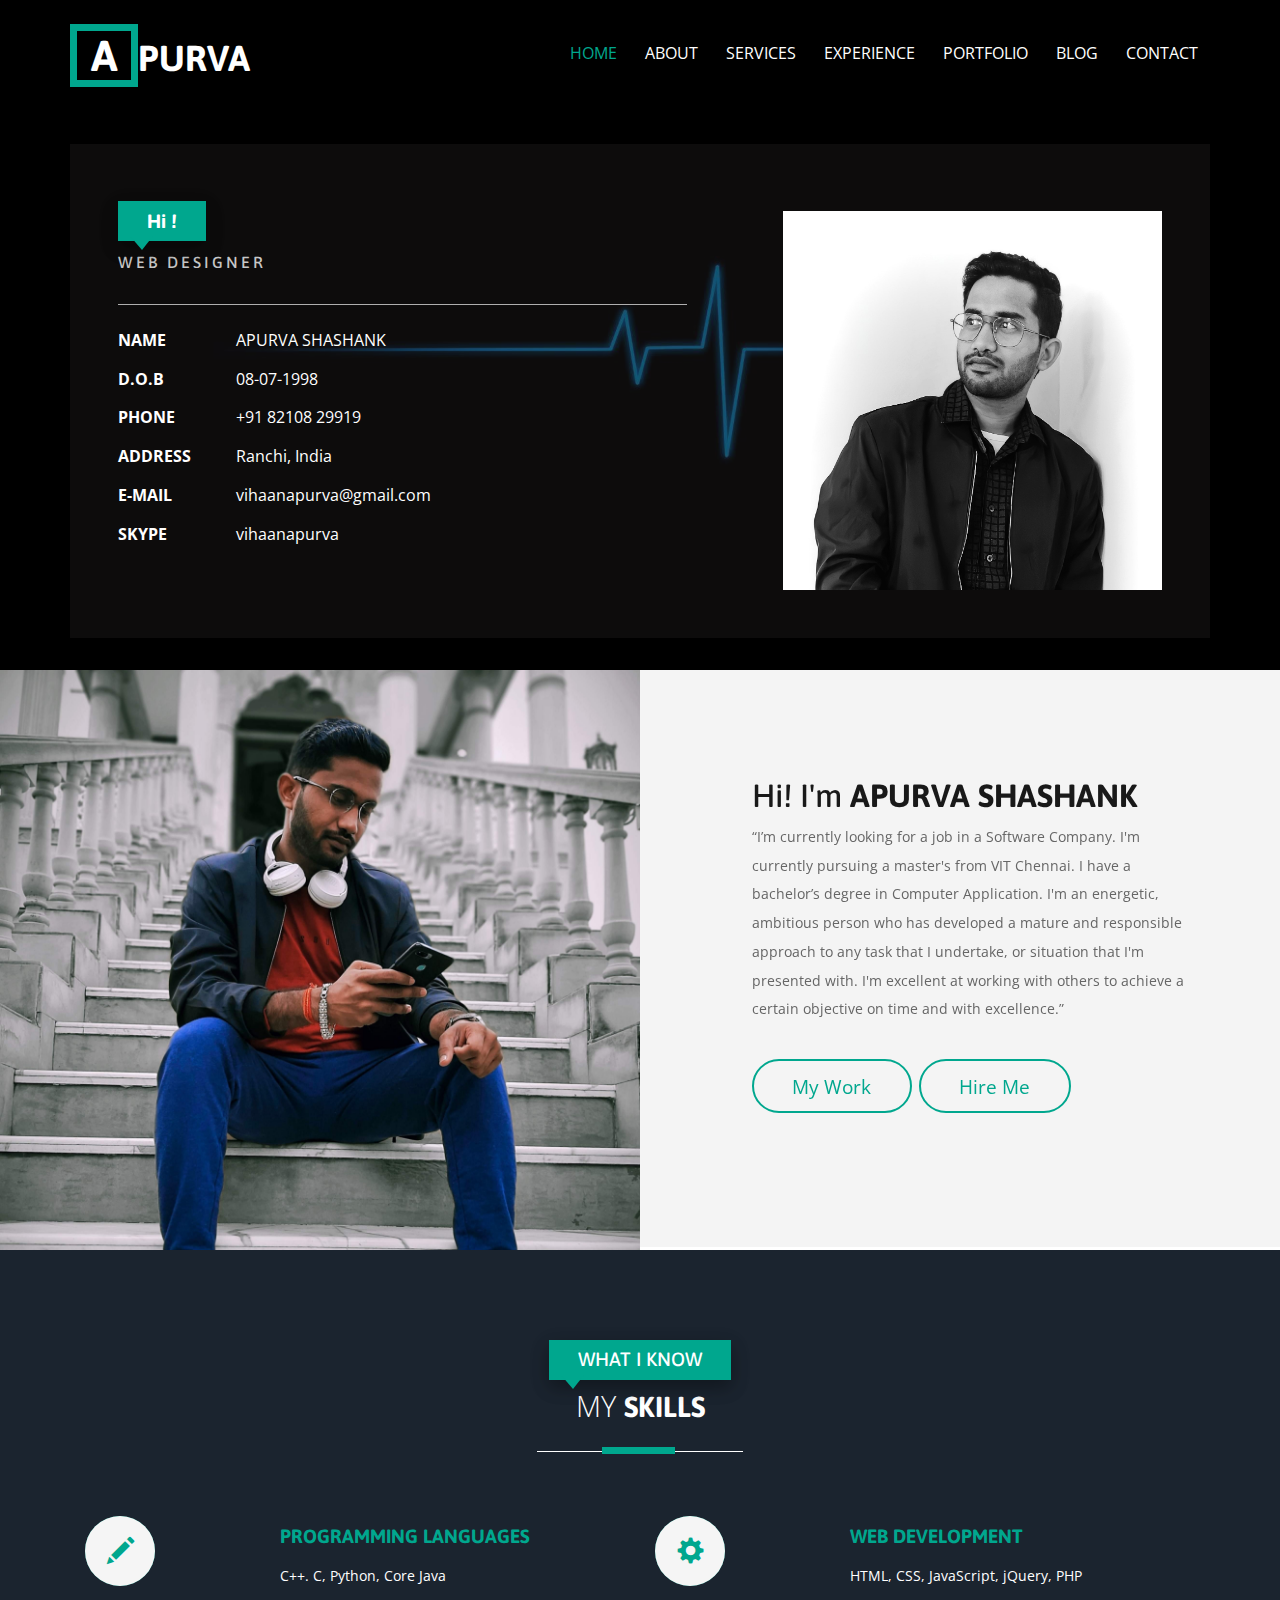
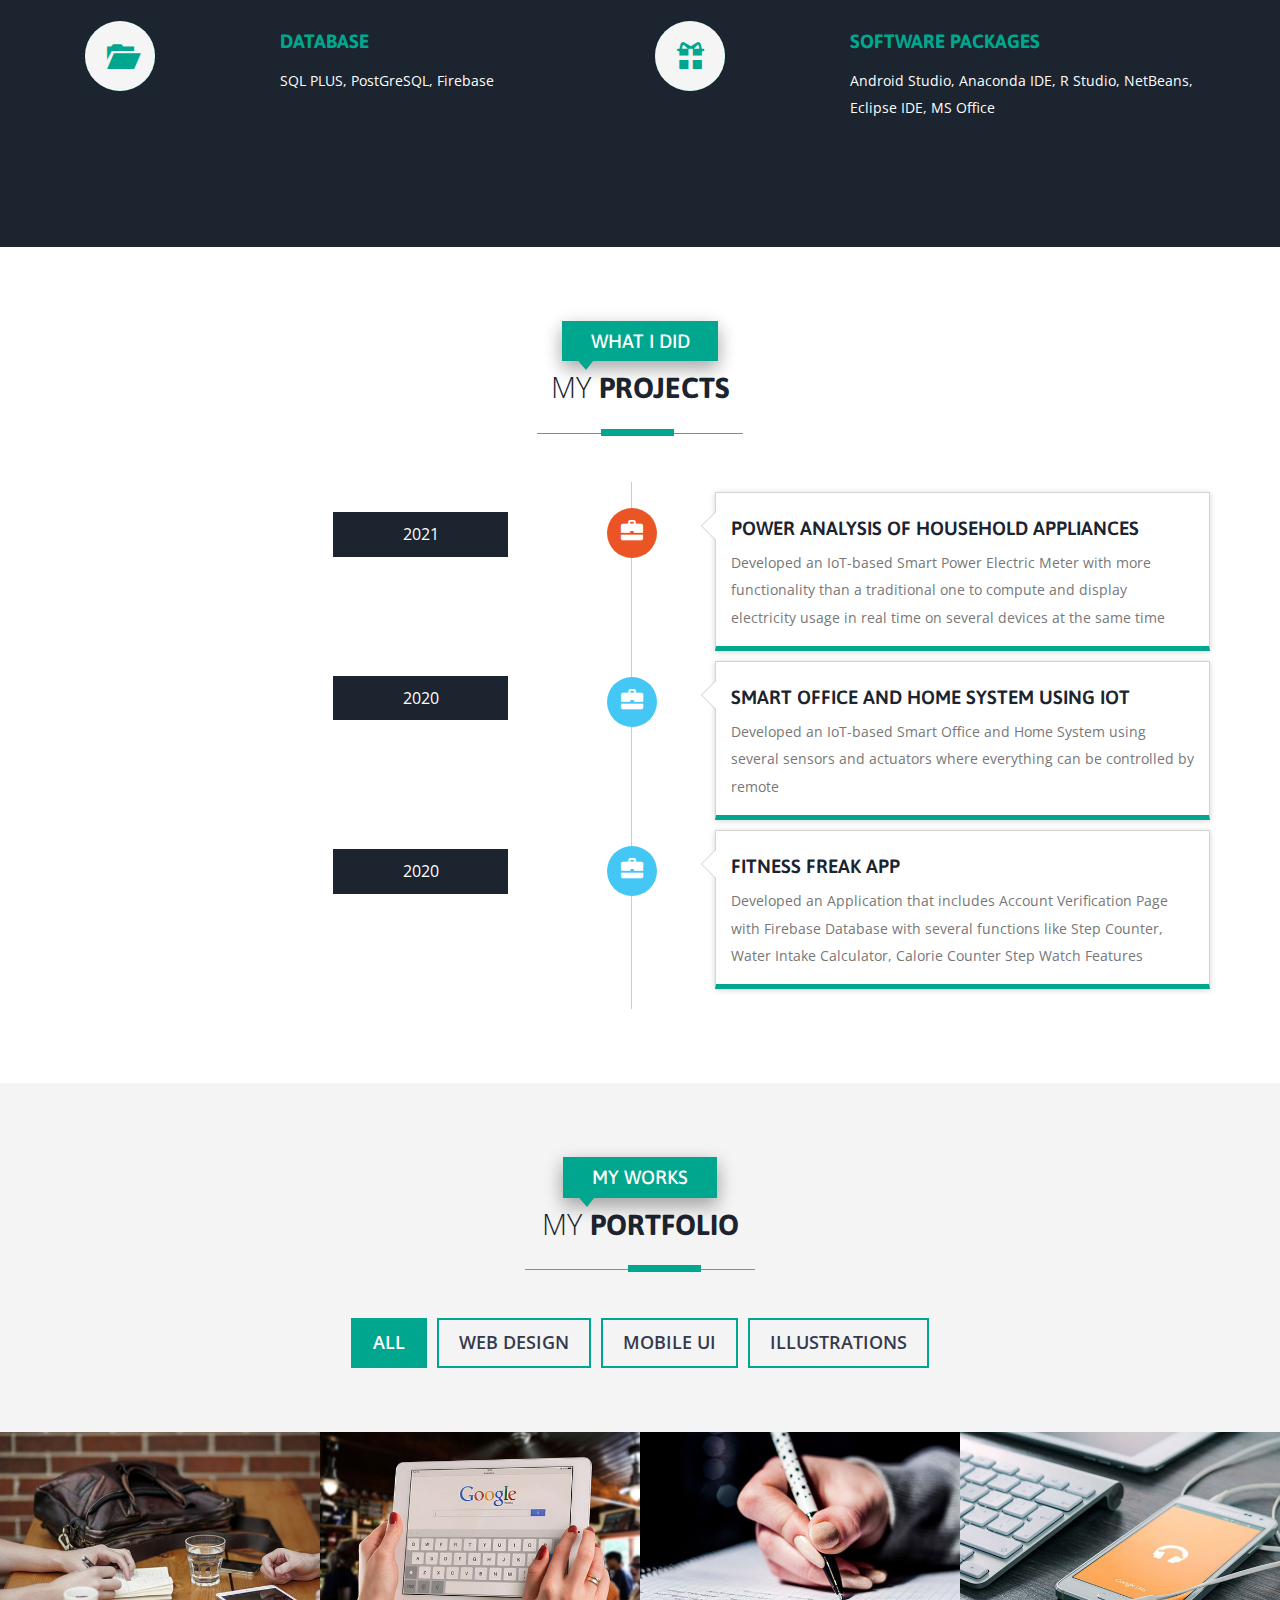
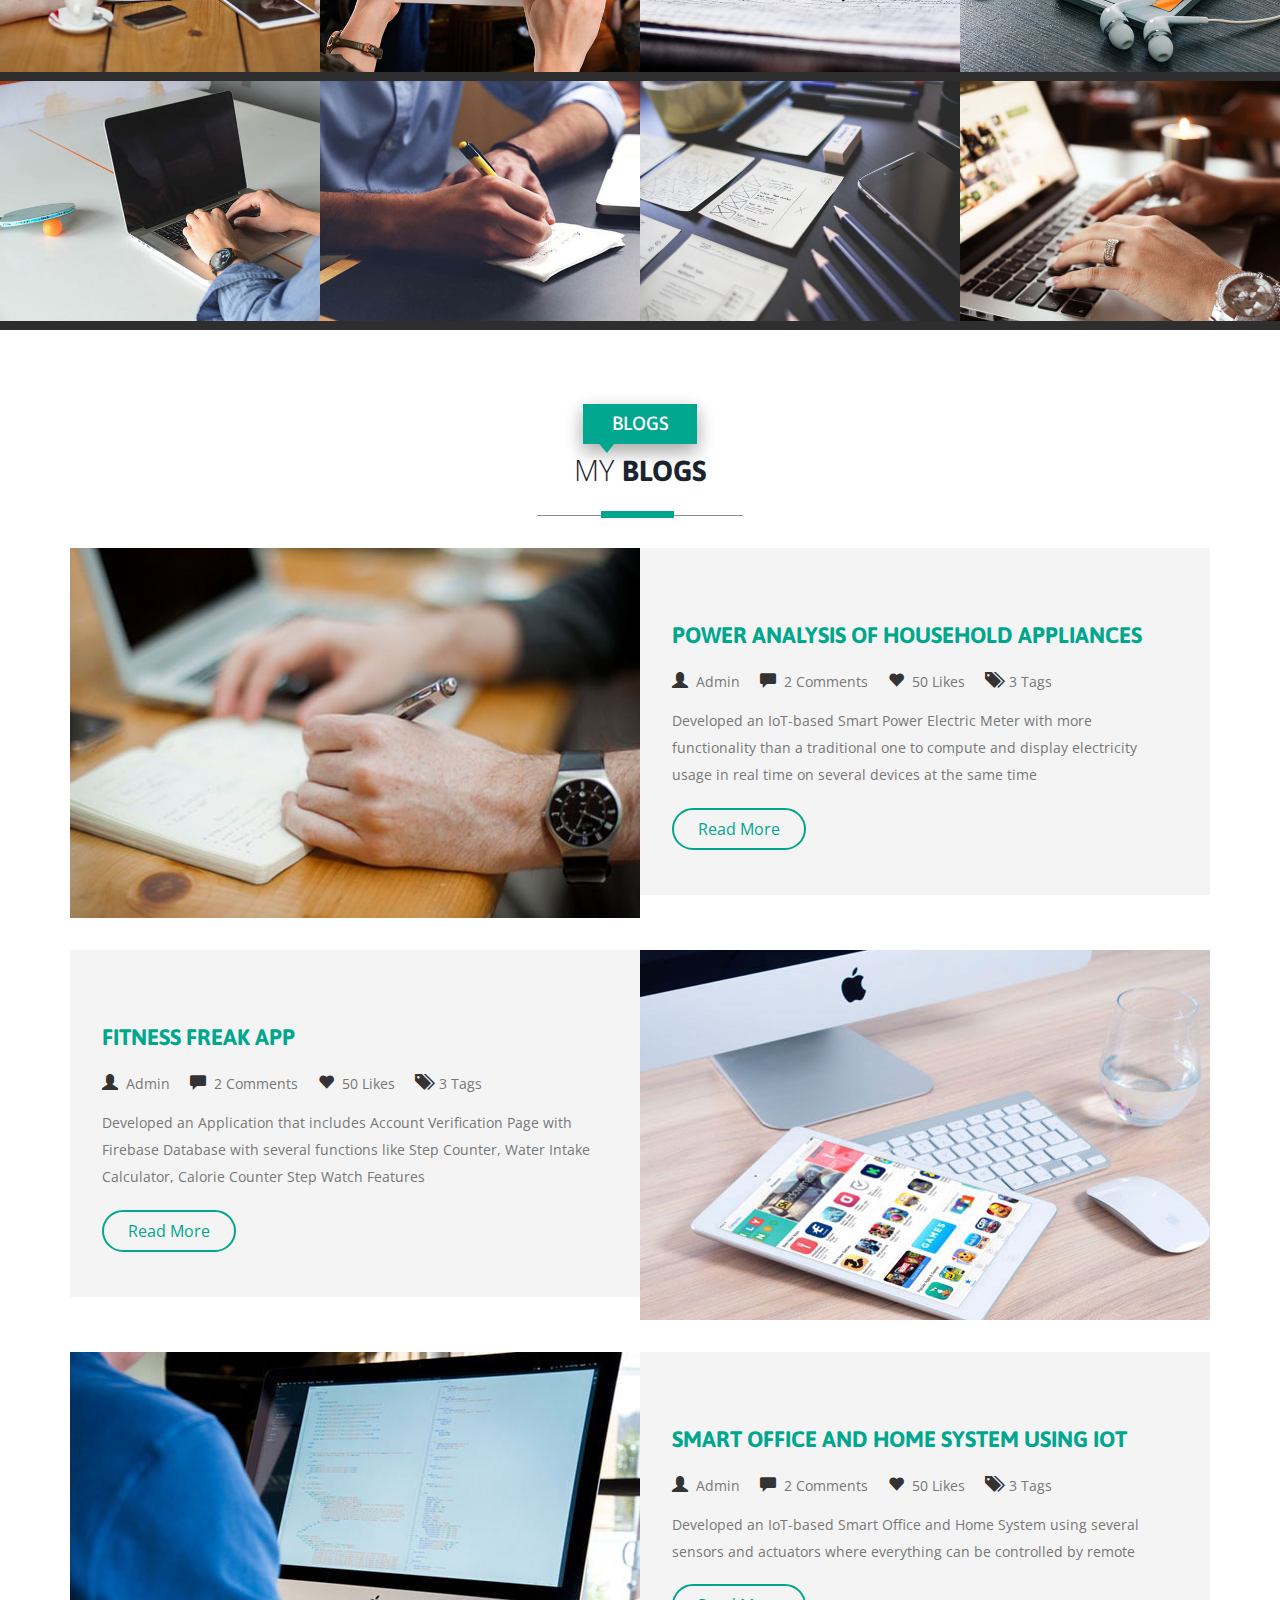
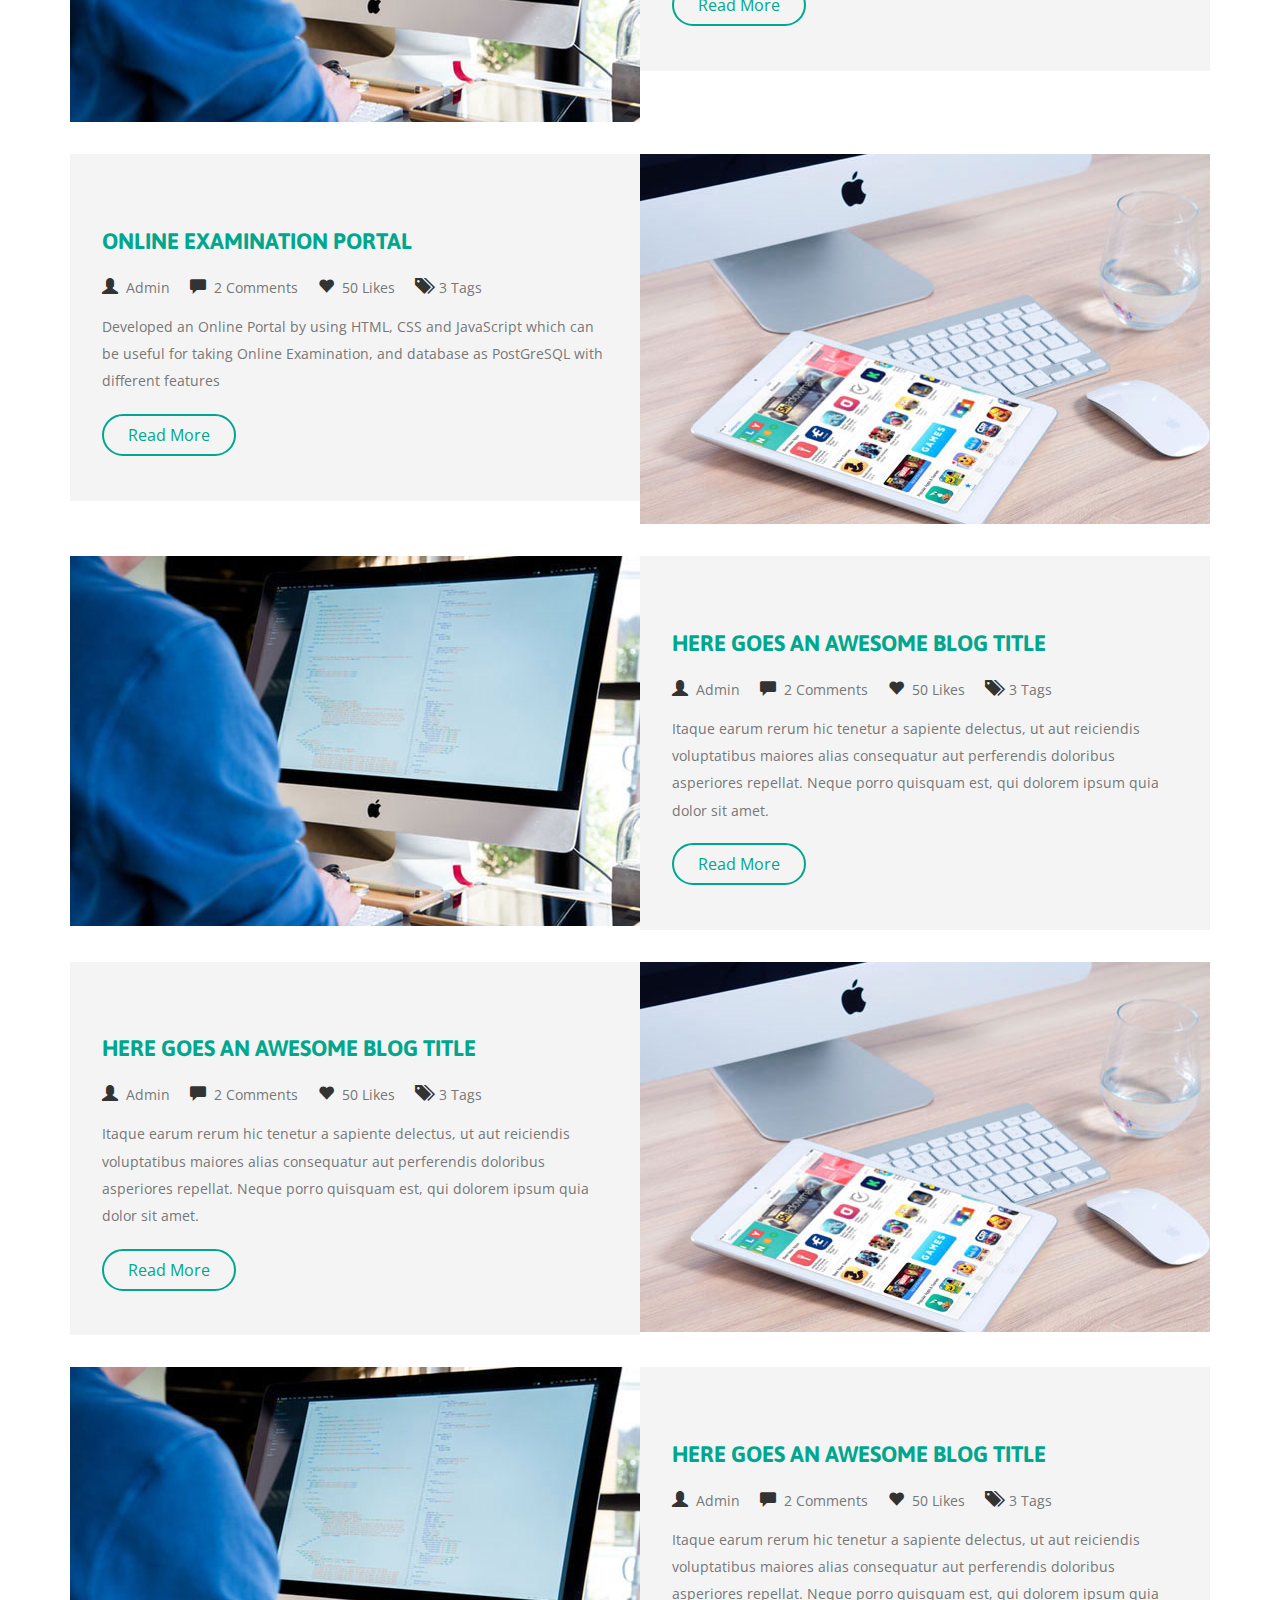
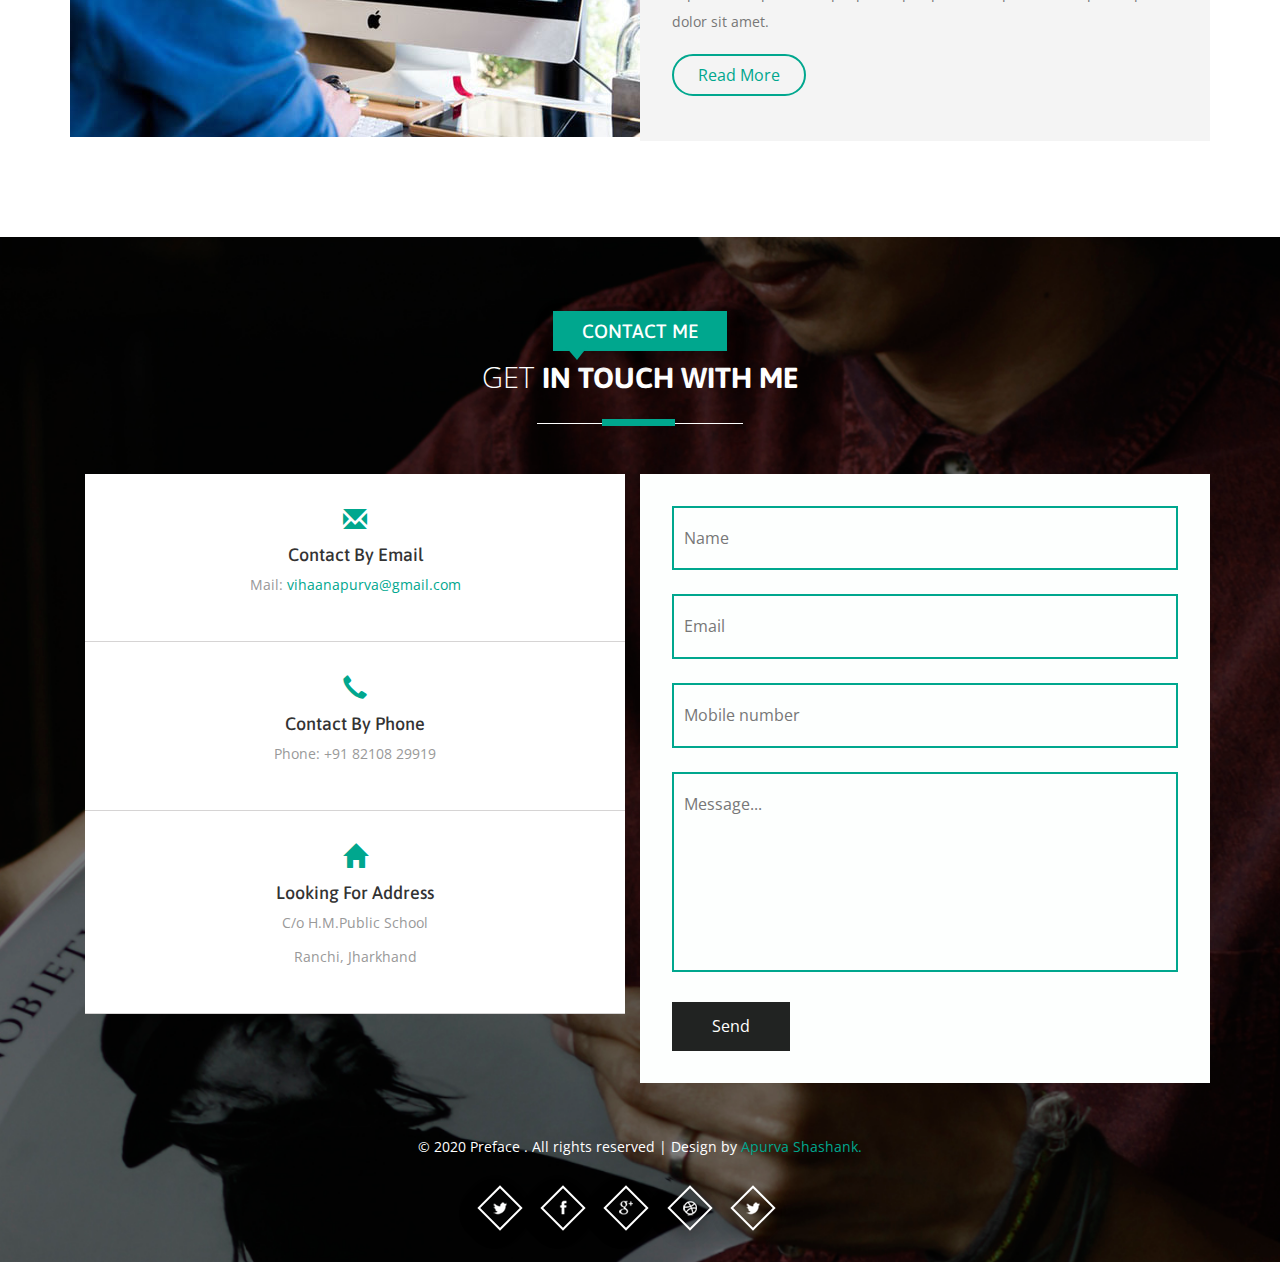
==== index.html @ 37e56e65 "Update index.html" ====
<!--
Author: W3layouts
Author URL: http://w3layouts.com
License: Creative Commons Attribution 3.0 Unported
License URL: http://creativecommons.org/licenses/by/3.0/
-->
<!DOCTYPE HTML>
<html>
<head>
<title>Apurva | Portfolio </title>
<link rel="shortcut icon" type="image/x-icon" href="favicon/auto.ico">
<link href="css/bootstrap.css" rel='stylesheet' type='text/css' />
<!-- jQuery (necessary for Bootstrap's JavaScript plugins) -->
<script src="js/jquery.min.js"></script>
<!-- Custom Theme files -->
<link href="css/style.css" rel='stylesheet' type='text/css' />
 <!-- Custom Theme files -->
 <meta name="viewport" content="width=device-width, initial-scale=1">
 <meta http-equiv="Content-Type" content="text/html; charset=utf-8" />
 <meta name="keywords" content="Preface Responsive web template, Bootstrap Web Templates, Flat Web Templates, Android Compatible web template, 
Smartphone Compatible web template, free webdesigns for Nokia, Samsung, LG, Sony Ericsson, Motorola web design" />
<!-- webfonts -->
	<link href='//fonts.googleapis.com/css?family=Asap:400,700,400italic' rel='stylesheet' type='text/css'>
	<link href='//fonts.googleapis.com/css?family=Open+Sans:400,300,600' rel='stylesheet' type='text/css'>
<!-- webfonts -->
 <!---- start-smoth-scrolling---->
<script type="text/javascript" src="js/move-top.js"></script>
<script type="text/javascript" src="js/easing.js"></script>
	<script type="text/javascript">
			jQuery(document).ready(function($) {
				$(".scroll").click(function(event){		
					event.preventDefault();
					$('html,body').animate({scrollTop:$(this.hash).offset().top},1000);
				});
			});
	</script>
	
 <!---- start-smoth-scrolling---->
</head>
	<body>
		<!-- container -->
			<!-- header -->
			<div id="home" class="header">
				<div class="container">
				<!-- top-hedader -->
				<div class="top-header">
					<!-- /logo -->
					<!--top-nav---->
					<div class="top-nav">
					<div class="navigation">
					<div class="logo">
						<h1><a href="index.html"><span>A</span>PURVA</a></h1>
					</div>
					<div class="navigation-right">
						<span class="menu"><img src="images/menu.png" alt=" " /></span>
						<nav class="link-effect-3" id="link-effect-3">
							<ul class="nav1 nav nav-wil">
								<li class="active"><a data-hover="Home" href="index.html">Home</a></li>
								<li><a class="scroll" data-hover="About" href="#about">About</a></li>
								<li><a class="scroll" data-hover="Services" href="#services" >Services</a></li>
								<li><a class="scroll" data-hover="Experience" href="#work">Experience</a></li>
								<li><a class="scroll" data-hover="Portfolio" href="#port">Portfolio</a></li>
								<li><a class="scroll" data-hover="Blog" href="#blogs">Blog</a></li>
								<li><a class="scroll" data-hover="Contact" href="#contact">Contact</a></li>
							</ul>
						</nav>
							<!-- script-for-menu -->
								<script>
								   $( "span.menu" ).click(function() {
									 $( "ul.nav1" ).slideToggle( 300, function() {
									 // Animation complete.
									  });
									 });
								</script>
							<!-- /script-for-menu -->
					</div>
					<div class="clearfix"></div>
				</div>
				<!-- /top-hedader -->
				</div>
			<div class="banner-info">
				<div class="col-md-7 header-right">
					<h1>Hi !</h1>
					<h6>WEB DESIGNER</h6>
					<ul class="address">
					
						<li>
							<ul class="address-text">
								<li><b>NAME</b></li>
								<li>APURVA SHASHANK</li>
							</ul>
						</li>
						<li>
							<ul class="address-text">
								<li><b>D.O.B</b></li>
								<li>08-07-1998</li>
							</ul>
						</li>
						<li>
							<ul class="address-text">
								<li><b>PHONE </b></li>
								<li>+91 82108 29919</li>
							</ul>
						</li>
						<li>
							<ul class="address-text">
								<li><b>ADDRESS </b></li>
								<li>Ranchi, India</li>
							</ul>
						</li>
						<li>
							<ul class="address-text">
								<li><b>E-MAIL </b></li>
								<li><a href="mailto:vihaanapurva@gmail.com"> vihaanapurva@gmail.com</a></li>
							</ul>
						</li>
						<!-- <li>
							<ul class="address-text">
								<li><b>WEBSITE </b></li>
								<li><a href="https://apurvashashank.me">www.apurvashashank.me</a></li>
							</ul>
						</li> -->
						<li>
							<ul class="address-text">
								<li><b>SKYPE </b></li>
								<li>vihaanapurva</li>
							</ul>
						</li>
						
					</ul>
				</div>
				<div class="col-md-5 header-left">
					<img src="images/img1.jpg" alt="">
				</div>
				<div class="clearfix"> </div>
						
		      </div>
			</div>
		</div>
	</div>
			<!-- about -->
			<div id="about" class="about">
				<div class="col-md-6 about-left">
					<div id="owl-demo1" class="owl-carousel owl-carousel2">
					                <div class="item">
					                	<div class="about-left-grid">
											<h2>Hi! I'm <span>APURVA SHASHANK</span></h2>
											<p>“I’m currently looking for a job in a Software Company. I'm currently pursuing a master's from VIT Chennai. I have a bachelor’s degree in Computer Application. I'm an energetic, ambitious person who has developed a mature and responsible approach to any task that I undertake, or situation that I'm presented with. I'm excellent at working with others to achieve a certain objective on time and with excellence.”</p>
											<ul>
												<li><a class="a-btn-a scroll" href="#work">My Work</a></li>
												<li><a class="a-btn-h scroll" href="#contact">Hire Me</a></li>
											</ul>
										</div>
					                </div>					            
					</div>
				</div>
				<div class="col-md-6 about-right">					
				</div>
				<div class="clearfix"> </div>
					<link href="css/owl.carousel.css" rel="stylesheet">
						<script src="js/owl.carousel.js"></script>
						<script>
							$(document).ready(function() {
								$("#owl-demo1").owlCarousel({
									items : 1,
									lazyLoad : false,
									autoPlay : true,
									navigation : false,
									navigationText :  false,
									pagination : true,
								});
							});
						</script>
						<!-- Feedback -->
						<script>
							$(document).ready(function() {
								$("#owl-demo3").owlCarousel({
									items : 1,
									lazyLoad : false,
									autoPlay : true,
									navigation : false,
									navigationText :  true,
									pagination :true,
								});
							});
						</script>
			</div>
			<!-- /about -->
			<!-- services -->
			<div id="services" class="services">
				<div class="container">
					<div class="service-head one text-center ">
						<h4>WHAT I KNOW</h4>
						<h3>MY <span>SKILLS</span></h3>
						<span class="border two"></span>
					</div>
					<!-- services-grids -->
					<div class="wthree_about_right_grids w3l-agile">
						<div class="col-md-6 wthree_about_right_grid">
							<div class="col-xs-4 wthree_about_right_grid_left">
								<div class="hvr-rectangle-in">
									<i class="glyphicon glyphicon-pencil"></i>
								</div>
							</div>
							<div class="col-xs-8 wthree_about_right_grid_right">
								<h4>Programming Languages</h4>
								<p style="color:white";>C++. C, Python, Core Java </p>
							</div>
							<div class="clearfix"> </div>
						</div>
						<div class="col-md-6 wthree_about_right_grid">
							<div class="col-xs-4 wthree_about_right_grid_left">
								<div class="hvr-rectangle-in">
									<i class="glyphicon glyphicon-cog"></i>
								</div>
							</div>
							<div class="col-xs-8 wthree_about_right_grid_right">
								<h4>Web Development</h4>
								<p style="color:white";>HTML, CSS, JavaScript, jQuery, PHP</p>
							</div>
							<div class="clearfix"> </div>
						</div>
						<div class="col-md-6 wthree_about_right_grid">
							<div class="col-xs-4 wthree_about_right_grid_left">
								<div class="hvr-rectangle-in">
									<i class="glyphicon glyphicon-folder-open"></i>
								</div>
							</div>
							<div class="col-xs-8 wthree_about_right_grid_right">
								<h4>Database</h4>
								<p style="color:white";>SQL PLUS, PostGreSQL, Firebase</p>
							</div>
							<div class="clearfix"> </div>
						</div>
						<div class="col-md-6 wthree_about_right_grid">
							<div class="col-xs-4 wthree_about_right_grid_left">
								<div class="hvr-rectangle-in">
									<i class="glyphicon glyphicon-gift"></i>
								</div>
							</div>
							<div class="col-xs-8 wthree_about_right_grid_right">
								<h4>Software Packages</h4>
								<p style="color:white";>Android Studio, Anaconda IDE, R Studio, NetBeans, Eclipse IDE, MS Office</p>
							</div>
							<div class="clearfix"> </div>
						</div>
						<div class="clearfix"> </div>
						<br><br>
					</div>

					<!-- services-grids -->
				</div>
			</div>
			<!-- services -->
			<!--work-experience-->
	<div id="work" class="work">
		<div class="container">
			<div class="service-head text-center">
						<h4>WHAT I DID</h4>
						<h3>MY <span>PROJECTS</span></h3>
						<span class="border one"></span>
					</div>
					<div class="time-main w3l-agile">
							<div class="col-md-6 year-info">
							   <ul class="year">
									<li>2021</li>								   
								   	<li>2020</li>
									<li>2020</li>
									

								   	<div class="clearfix"></div>
								</ul>
							</div> 
								<ul class="col-md-6 timeline">																			
									<li>
										<div class="timeline-badge primary"><i class="glyphicon glyphicon-briefcase"></i></div>
										<div class="timeline-panel">
										<div class="timeline-heading">
											<h4 class="timeline-title">POWER ANALYSIS OF HOUSEHOLD APPLIANCES</h4>
										</div>
										<div class="timeline-body">
											<p>Developed an IoT-based Smart Power Electric Meter with more functionality than a traditional one to compute and display electricity usage in real time on several devices at the same time</p>
										</div>
										</div>
									</li>
									<li>
										<div class="timeline-badge info"><i class="glyphicon glyphicon-briefcase"></i></div>
										<div class="timeline-panel">
										<div class="timeline-heading">
											<h4 class="timeline-title">SMART OFFICE AND HOME SYSTEM USING IOT</h4>
										</div>
										<div class="timeline-body">
											<p>Developed an IoT-based Smart Office and Home System using several sensors and actuators where everything can be controlled by remote</p>
										</div>
										</div>
									</li>
									<li>
										<div class="timeline-badge info"><i class="glyphicon glyphicon-briefcase"></i></div>
										<div class="timeline-panel">
										<div class="timeline-heading">
											<h4 class="timeline-title">FITNESS FREAK APP</h4>
										</div>
										<div class="timeline-body">
											<p>Developed an Application that includes Account Verification Page with Firebase Database with several functions like Step Counter, Water Intake Calculator, Calorie Counter Step Watch Features</p>
										</div>
										</div>
									</li>			
								</ul>
								<div class="clearfix"></div>
				</div>
		</div>
	</div>
	<!--//work-experience-->

		<!-- portfolio -->
<div class="portfolio" id="port">
				<div class="service-head text-center">
						<h4>MY WORKS</h4>
						<h3>MY <span>PORTFOLIO</span></h3>
						<span class="border"></span>
				</div>
			<div class="portfolio-grids">
				<script src="js/easyResponsiveTabs.js" type="text/javascript"></script>
				<script type="text/javascript">
						$(document).ready(function () {
							$('#horizontalTab').easyResponsiveTabs({
								type: 'default', //Types: default, vertical, accordion           
								width: 'auto', //auto or any width like 600px
								fit: true   // 100% fit in a container
							});
						});								
				</script>
				<div class="sap_tabs">
					<div id="horizontalTab" style="display: block; width: 100%; margin: 0px;">
						<ul class="resp-tabs-list">
							<li class="resp-tab-item" aria-controls="tab_item-0" role="tab"><span>ALL</span></li> 
							<li class="resp-tab-item" aria-controls="tab_item-1" role="tab"><span>WEB DESIGN</span></li> 
							<li class="resp-tab-item" aria-controls="tab_item-2" role="tab"><span>MOBILE UI</span></li>	
							<li class="resp-tab-item" aria-controls="tab_item-3" role="tab"><span>ILLUSTRATIONS</span></li> 
						</ul>				  	 
						<div class="resp-tabs-container">
							<div class="tab-1 resp-tab-content" aria-labelledby="tab_item-0">
								<div class="col-md-3 team-gd ">
									
										<a href="#portfolioModal1" class="portfolio-link b-link-diagonal b-animate-go" data-toggle="modal"><img src="images/pic4.jpg" alt="">
										
										</a>
									
								</div>
								<div class="col-md-3 team-gd ">
									
										<a href="#portfolioModal3" class="portfolio-link b-link-diagonal b-animate-go" data-toggle="modal"><img src="images/pic5.jpg" alt="">
										
										</a>
									
								</div>
								<div class="col-md-3 team-gd ">
									
										<a href="#portfolioModal2" class="portfolio-link b-link-diagonal b-animate-go" data-toggle="modal"><img src="images/pic9.jpg" alt="">
										
										</a>
									
								</div>
								<div class="col-md-3 team-gd ">
								
										<a href="#portfolioModal4" class="portfolio-link b-link-diagonal b-animate-go" data-toggle="modal"><img src="images/pic6.jpg" alt="">
										
										</a>
									
								</div>
								<div class="col-md-3 team-gd yes_marg ">
									
										<a href="#portfolioModal5" class="portfolio-link b-link-diagonal b-animate-go" data-toggle="modal"><img src="images/pic10.jpg" alt="">
										
										</a>
									
								</div>
								<div class="col-md-3 team-gd yes_marg ">
									
										<a href="#portfolioModal6" class="portfolio-link b-link-diagonal b-animate-go" data-toggle="modal"><img src="images/pic11.jpg" alt="">
										
										</a>
									
								</div>
								<div class="col-md-3 team-gd yes_marg ">
									
										<a href="#portfolioModal7" class="portfolio-link b-link-diagonal b-animate-go" data-toggle="modal"><img src="images/pic13.jpg" alt="">
										
										</a>
								
								</div>
								<div class="col-md-3 team-gd yes_marg ">
									
										<a href="#portfolioModal8" class="portfolio-link b-link-diagonal b-animate-go" data-toggle="modal"><img src="images/pic14.jpg" alt="">
										
										</a>
									
								</div>
								<div class="clearfix"></div>
							</div>
							<div class="tab-1 resp-tab-content" aria-labelledby="tab_item-1">
								<div class="col-md-3 team-gd ">
									<div class="thumb">
										<a href="#portfolioModal5" class="portfolio-link b-link-diagonal b-animate-go" data-toggle="modal"><img src="images/pic10.jpg" alt="">
										
										</a>
									</div>
								</div>
								<div class="col-md-3 team-gd  ">
									<div class="thumb">
										<a href="#portfolioModal6" class="portfolio-link b-link-diagonal b-animate-go" data-toggle="modal"><img src="images/pic11.jpg" alt="">
										
										</a>
									</div>
								</div>
								<div class="col-md-3 team-gd ">
									
										<a href="#portfolioModal7" class="portfolio-link b-link-diagonal b-animate-go" data-toggle="modal"><img src="images/pic13.jpg" alt="">
										
										</a>
									
								</div>
								<div class="clearfix"></div>
							</div>
							<div class="tab-1 resp-tab-content" aria-labelledby="tab_item-2">
								<div class="col-md-3 team-gd ">
									
										<a href="#portfolioModal2" class="portfolio-link b-link-diagonal b-animate-go" data-toggle="modal"><img src="images/pic9.jpg" alt="">
										
										</a>
								
								</div>
								<div class="col-md-3 team-gd ">
									
										<a href="#portfolioModal4" class="portfolio-link b-link-diagonal b-animate-go" data-toggle="modal"><img src="images/pic6.jpg" alt="">
										
										</a>
									
								</div>
								<div class="col-md-3 team-gd">
									
										<a href="#portfolioModal5" class="portfolio-link b-link-diagonal b-animate-go" data-toggle="modal"><img src="images/pic10.jpg" alt="">
										
										</a>
									
								</div>
								<div class="col-md-3 team-gd">
									
										<a href="#portfolioModal6" class="portfolio-link b-link-diagonal b-animate-go" data-toggle="modal"><img src="images/pic11.jpg" alt="">
									
										</a>
									
								</div>
								<div class="clearfix"></div>
							</div>
								<div class="tab-1 resp-tab-content" aria-labelledby="tab_item-3">
								<div class="col-md-3 team-gd ">
									
										<a href="#portfolioModal5" class="portfolio-link b-link-diagonal b-animate-go" data-toggle="modal"><img src="images/pic10.jpg" alt="">
										
										</a>
									
								</div>
								<div class="col-md-3 team-gd">
									
										<a href="#portfolioModal6" class="portfolio-link b-link-diagonal b-animate-go" data-toggle="modal"><img src="images/pic11.jpg" alt="">
										
										</a>
									
								</div>
								<div class="col-md-3 team-gd ">
									
										<a href="#portfolioModal7" class="portfolio-link b-link-diagonal b-animate-go" data-toggle="modal"><img src="images/pic13.jpg" alt="">
										
										</a>
									
								</div>
								<div class="clearfix"></div>
							</div>
						</div>
					</div>
				</div>
			</div>
	</div>
	<!-- //portfolio -->
    <!-- top-grids -->
				<div class="blog" id="blogs">
					<div class="container">
						<div class="service-head text-center">
						<h4>BLOGS</h4>
						<h3>MY <span>BLOGS</span></h3>
						<span class="border one"></span>
					</div>
					   <div class="news-grid w3l-agile">
					    <div class="col-md-6 news-img">
						  <a href="#" data-toggle="modal" data-target="#myModal1"> <img src="images/b1.jpg" alt=" " class="img-responsive"></a>
						 
						</div>
					    <div class="col-md-6 news-text">
						   <h3> <a href="#" data-toggle="modal" data-target="#myModal1">POWER ANALYSIS OF HOUSEHOLD APPLIANCES</a></h3>
							<ul class="news">
								<li><i class="glyphicon glyphicon-user"></i> <a href="#">Admin</a></li>
								<li><i class="glyphicon glyphicon-comment"></i> <a href="#">2 Comments</a></li>
								<li><i class="glyphicon glyphicon-heart"></i> <a href="#">50 Likes</a></li>
								<li><i class="glyphicon glyphicon-tags"></i> <a href="#">3 Tags</a></li>
							</ul>
							<p>Developed an IoT-based Smart Power Electric Meter with more functionality than a traditional one to compute and display electricity usage in real time on several devices at the same time</p>
							<a href="#" data-toggle="modal" data-target="#myModal1" class="read hvr-shutter-in-horizontal">Read More</a>
					
						</div>
		
						<div class="clearfix"></div>
					</div>
					  <div class="news-grid">

					    <div class="col-md-6 news-text two">
						   <h3> <a href="#" data-toggle="modal" data-target="#myModal1">FITNESS FREAK APP</a></h3>
							<ul class="news">
								<li><i class="glyphicon glyphicon-user"></i> <a href="#">Admin</a></li>
								<li><i class="glyphicon glyphicon-comment"></i> <a href="#">2 Comments</a></li>
								<li><i class="glyphicon glyphicon-heart"></i> <a href="#">50 Likes</a></li>
								<li><i class="glyphicon glyphicon-tags"></i> <a href="#">3 Tags</a></li>
							</ul>
							<p>Developed an Application that includes Account Verification Page with Firebase Database with several functions like Step Counter, Water Intake Calculator, Calorie Counter Step Watch Features</p>
								<a href="https://github.com/Apurvashashank/Fitness-Freak-App" target="_blank" data-toggle="modal" class="read hvr-shutter-in-horizontal">Read More</a>
					
						</div>
						<div class="col-md-6 news-img two">
						   <a href="#" data-toggle="modal" data-target="#myModal1"> <img src="images/b2.jpg" alt=" " class="img-responsive"></a>
						 
						</div>
						<div class="clearfix"></div>
					 </div>
					  <div class="news-grid">
					    <div class="col-md-6 news-img">
						  <a href="#" data-toggle="modal" data-target="#myModal1"> <img src="images/b3.jpg" alt=" " class="img-responsive"></a>
						 
						</div>
					    <div class="col-md-6 news-text">
						   <h3> <a href="#" data-toggle="modal" data-target="#myModal1">SMART OFFICE AND HOME SYSTEM USING IOT</a></h3>
							<ul class="news">
								<li><i class="glyphicon glyphicon-user"></i> <a href="#">Admin</a></li>
								<li><i class="glyphicon glyphicon-comment"></i> <a href="#">2 Comments</a></li>
								<li><i class="glyphicon glyphicon-heart"></i> <a href="#">50 Likes</a></li>
								<li><i class="glyphicon glyphicon-tags"></i> <a href="#">3 Tags</a></li>
							</ul>
							<p>Developed an IoT-based Smart Office and Home System using several sensors and actuators where everything can be controlled by remote</p>
							<a href="#" data-toggle="modal" data-target="#myModal1" class="read hvr-shutter-in-horizontal">Read More</a>
					
						</div>
						<div class="clearfix"></div>
					 </div>
					  <div class="news-grid">

					    <div class="col-md-6 news-text two">
						   <h3> <a href="#" data-toggle="modal" data-target="#myModal1">ONLINE EXAMINATION PORTAL</a></h3>
							<ul class="news">
								<li><i class="glyphicon glyphicon-user"></i> <a href="#">Admin</a></li>
								<li><i class="glyphicon glyphicon-comment"></i> <a href="#">2 Comments</a></li>
								<li><i class="glyphicon glyphicon-heart"></i> <a href="#">50 Likes</a></li>
								<li><i class="glyphicon glyphicon-tags"></i> <a href="#">3 Tags</a></li>
							</ul>
							<p>Developed an Online Portal by using HTML, CSS and JavaScript which can be useful for taking Online Examination, and database as PostGreSQL with different features </p>
								<a href="#" data-toggle="modal" data-target="#myModal1" class="read hvr-shutter-in-horizontal">Read More</a>
					
						</div>
						<div class="col-md-6 news-img two">
						   <a href="#" data-toggle="modal" data-target="#myModal1"> <img src="images/b2.jpg" alt=" " class="img-responsive"></a>
						 
						</div>
						<div class="clearfix"></div>
					 </div>
					  <div class="news-grid">
					    <div class="col-md-6 news-img">
						  <a href="#" data-toggle="modal" data-target="#myModal1"> <img src="images/b3.jpg" alt=" " class="img-responsive"></a>
						 
						</div>
					    <div class="col-md-6 news-text">
						   <h3> <a href="#" data-toggle="modal" data-target="#myModal1">HERE GOES AN AWESOME BLOG TITLE</a></h3>
							<ul class="news">
								<li><i class="glyphicon glyphicon-user"></i> <a href="#">Admin</a></li>
								<li><i class="glyphicon glyphicon-comment"></i> <a href="#">2 Comments</a></li>
								<li><i class="glyphicon glyphicon-heart"></i> <a href="#">50 Likes</a></li>
								<li><i class="glyphicon glyphicon-tags"></i> <a href="#">3 Tags</a></li>
							</ul>
							<p>Itaque earum rerum hic tenetur a sapiente delectus, ut aut reiciendis voluptatibus maiores alias consequatur aut perferendis doloribus asperiores repellat. Neque porro quisquam est, qui dolorem ipsum quia dolor sit amet.</p>
							<a href="#" data-toggle="modal" data-target="#myModal1" class="read hvr-shutter-in-horizontal">Read More</a>
					
						</div>
						<div class="clearfix"></div>
					 </div>
					  <div class="news-grid">

					    <div class="col-md-6 news-text two">
						   <h3> <a href="#" data-toggle="modal" data-target="#myModal1">HERE GOES AN AWESOME BLOG TITLE</a></h3>
							<ul class="news">
								<li><i class="glyphicon glyphicon-user"></i> <a href="#">Admin</a></li>
								<li><i class="glyphicon glyphicon-comment"></i> <a href="#">2 Comments</a></li>
								<li><i class="glyphicon glyphicon-heart"></i> <a href="#">50 Likes</a></li>
								<li><i class="glyphicon glyphicon-tags"></i> <a href="#">3 Tags</a></li>
							</ul>
							<p>Itaque earum rerum hic tenetur a sapiente delectus, ut aut reiciendis voluptatibus maiores alias consequatur aut perferendis doloribus asperiores repellat. Neque porro quisquam est, qui dolorem ipsum quia dolor sit amet.</p>
								<a href="#" data-toggle="modal" data-target="#myModal1" class="read hvr-shutter-in-horizontal">Read More</a>
					
						</div>
						<div class="col-md-6 news-img two">
						   <a href="#" data-toggle="modal" data-target="#myModal1"> <img src="images/b2.jpg" alt=" " class="img-responsive"></a>
						 
						</div>
						<div class="clearfix"></div>
					 </div>
					  <div class="news-grid">
					    <div class="col-md-6 news-img">
						  <a href="#" data-toggle="modal" data-target="#myModal1"> <img src="images/b3.jpg" alt=" " class="img-responsive"></a>
						 
						</div>
					    <div class="col-md-6 news-text">
						   <h3> <a href="#" data-toggle="modal" data-target="#myModal1">HERE GOES AN AWESOME BLOG TITLE</a></h3>
							<ul class="news">
								<li><i class="glyphicon glyphicon-user"></i> <a href="#">Admin</a></li>
								<li><i class="glyphicon glyphicon-comment"></i> <a href="#">2 Comments</a></li>
								<li><i class="glyphicon glyphicon-heart"></i> <a href="#">50 Likes</a></li>
								<li><i class="glyphicon glyphicon-tags"></i> <a href="#">3 Tags</a></li>
							</ul>
							<p>Itaque earum rerum hic tenetur a sapiente delectus, ut aut reiciendis voluptatibus maiores alias consequatur aut perferendis doloribus asperiores repellat. Neque porro quisquam est, qui dolorem ipsum quia dolor sit amet.</p>
							<a href="#" data-toggle="modal" data-target="#myModal1" class="read hvr-shutter-in-horizontal">Read More</a>
					
						</div>
						<div class="clearfix"></div>
					 </div>
					</div>
				</div>
				<!-- top-grids -->
	<!-- /blog-pop-->
			<div class="modal ab fade" id="myModal1" tabindex="-1" role="dialog" aria-labelledby="myModalLabel">
				<div class="modal-dialog about" role="document">
					<div class="modal-content about">
						<div class="modal-header">
							<button type="button" class="close ab" data-dismiss="modal" aria-label="Close"><span aria-hidden="true">&times;</span></button>						
						</div>
						<div class="modal-body about">
								<div class="about">
									
									  <div class="about-inner">
									   
									      <img src="images/b3.jpg" alt="about"/>
										     <h4 class="tittle">A Fews words about us</h4>
										   <p>Lorem ipsum dolor sit amet Integer gravida,Lorem ipsum dolor sit amet Integer gravida velit,Ming sits in the corner the whole day. She's into crochet. quis dolor tristiqumsan.Mirum est notare quam littera gothica, quam nunc putamus parum claram, anteposuerit litterarum formas humanitatis per seacula quarta decima et quinta decima. velit quis dolor tristiqumsan.</p>
										    <p>Lorem ipsum dolor sit amet. Integer gravida velit quis dolor tristiqumsan.anteposuerit litterarum formas humanitatis per seacula amet Integer gravida velit. </p>
									  </div>												
								</div>
						</div>
					</div>
				</div>
			</div>
			<!-- //blog-pop-->

			<!-- /header -->
			<div class="footer" id="contact">
				<div class="container">
					<div class="service-head one text-center">
						<h4>CONTACT ME</h4>
						<h3>GET <span>IN TOUCH WITH ME</span></h3>
						<span class="border two"></span>
					</div>
				<div class="mail_us">
					<div class="col-md-6 mail_left">
						<div class="contact-grid1-left">
							<div class="contact-grid1-left1">
								<span class="glyphicon glyphicon-envelope" aria-hidden="true"></span>
								<h4>Contact By Email</h4>
								<ul>
									<li>Mail: <a href="mailto:vihaanapurva@gmail.com">vihaanapurva@gmail.com</a></li>
								</ul>
							</div>
						</div>
						<div class="contact-grid1-left">
							<div class="contact-grid1-left1">
								<span class="glyphicon glyphicon-earphone" aria-hidden="true"></span>
								<h4>Contact By Phone</h4>
								<ul>
									<li>Phone: +91 82108 29919</li>
								</ul>
							</div>
						</div>
						<div class="contact-grid1-left">
							<div class="contact-grid1-left1">
								<span class="glyphicon glyphicon-home" aria-hidden="true"></span>
								<h4>Looking For Address</h4>
								<ul>
									<li>C/o H.M.Public School </li>
									<li>Ranchi, Jharkhand</li>
								</ul>
							</div>
						</div>
						<div class="clearfix"> </div>
					</div>
			<div class="col-md-6 mail_right">
				<form action="#" method="post">
					<input type="text" name="Name" value="Name" onfocus="this.value = '';" onblur="if (this.value == '') {this.value = 'Name';}" required="">
					<input type="email" name="Email" value="Email" onfocus="this.value = '';" onblur="if (this.value == '') {this.value = 'Email';}" required="">
					<input type="text" name="Mobile number" value="Mobile number" onfocus="this.value = '';" onblur="if (this.value == '') {this.value = 'Mobile number';}" required="">
					<textarea name="Message..." onfocus="this.value = '';" onblur="if (this.value == '') {this.value = 'Message...';}" required="">Message...</textarea>
					<input type="submit" value="Send">
					
				</form>
			</div>
			<div class="clearfix"></div>
		</div>
		<div class="copy_right text-center">
			<p>&copy; 2020 Preface . All rights reserved | Design by <a href="https://apurvashashank.me/" target="_blank">Apurva Shashank.</a></p>
						<ul class="social-icons two">
							<li><a href="#"> </a></li>
							<li><a href="#" class="fb"> </a></li>
							<li><a href="#" class="in"> </a></li>
							<li><a href="#" class="dott"> </a></li>
							<li><a href="#" class="linkedin"> </a></li>
						</ul>
		</div>
	</div>
</div>
			<!-- //footer -->
		<!-- /container -->
		<div class="portfolio-modal modal fade slideanim" id="portfolioModal1" tabindex="-1" role="dialog" aria-hidden="true">
    <div class="modal-content port-modal">
        <div class="close-modal" data-dismiss="modal">
            <div class="lr">
                <div class="rl"></div>
            </div>
        </div>
        <div class="container">
			<div class="row">
                <div class="col-lg-8 col-lg-offset-2 text-center">
                    <div class="modal-body">
						<h3>Image-Title</h3>
                        <img src="images/pic4.jpg" class="img-responsive img-centered" alt="">
                        <p>Lorem Ipsum is simply dummy text of the printing and typesetting industry. Lorem Ipsum has been the industry's standard dummy text ever since the 1500s, when an unknown printer took a galley of type and scrambled it to make a type specimen book.</p>
                    </div>
                </div>
            </div>
        </div>
    </div>
</div>
<div class="portfolio-modal modal fade slideanim" id="portfolioModal2" tabindex="-1" role="dialog" aria-hidden="true">
    <div class="modal-content port-modal">
        <div class="close-modal" data-dismiss="modal">
            <div class="lr">
                <div class="rl"></div>
            </div>
        </div>
        <div class="container">
			<div class="row">
                <div class="col-lg-8 col-lg-offset-2 text-center">
                    <div class="modal-body">
						<h3>Image-Title</h3>
                        <img src="images/pic9.jpg" class="img-responsive img-centered" alt="">
                        <p>Lorem Ipsum is simply dummy text of the printing and typesetting industry. Lorem Ipsum has been the industry's standard dummy text ever since the 1500s, when an unknown printer took a galley of type and scrambled it to make a type specimen book.</p>
                    </div>
                </div>
            </div>
        </div>
    </div>
</div>
<div class="portfolio-modal modal fade slideanim" id="portfolioModal3" tabindex="-1" role="dialog" aria-hidden="true">
    <div class="modal-content port-modal">
        <div class="close-modal" data-dismiss="modal">
            <div class="lr">
                <div class="rl"></div>
            </div>
        </div>
        <div class="container">
			<div class="row">
                <div class="col-lg-8 col-lg-offset-2 text-center">
                    <div class="modal-body">
						<h3>Image-Title</h3>
                        <img src="images/pic5.jpg" class="img-responsive img-centered" alt="">
                        <p>Lorem Ipsum is simply dummy text of the printing and typesetting industry. Lorem Ipsum has been the industry's standard dummy text ever since the 1500s, when an unknown printer took a galley of type and scrambled it to make a type specimen book.</p>
                    </div>
                </div>
            </div>
        </div>
    </div>
</div>
<div class="portfolio-modal modal fade slideanim" id="portfolioModal4" tabindex="-1" role="dialog" aria-hidden="true">
    <div class="modal-content port-modal">
        <div class="close-modal" data-dismiss="modal">
            <div class="lr">
                <div class="rl"></div>
            </div>
        </div>
        <div class="container">
			<div class="row">
                <div class="col-lg-8 col-lg-offset-2 text-center">
                    <div class="modal-body">
						<h3>Image-Title</h3>
                        <img src="images/pic6.jpg" class="img-responsive img-centered" alt="">
                        <p>Lorem Ipsum is simply dummy text of the printing and typesetting industry. Lorem Ipsum has been the industry's standard dummy text ever since the 1500s, when an unknown printer took a galley of type and scrambled it to make a type specimen book.</p>
                    </div>
                </div>
            </div>
        </div>
    </div>
</div>
<div class="portfolio-modal modal fade slideanim" id="portfolioModal5" tabindex="-1" role="dialog" aria-hidden="true">
    <div class="modal-content port-modal">
        <div class="close-modal" data-dismiss="modal">
            <div class="lr">
                <div class="rl"></div>
            </div>
        </div>
        <div class="container">
			<div class="row">
                <div class="col-lg-8 col-lg-offset-2 text-center">
                    <div class="modal-body">
						<h3>Image-Title</h3>
                        <img src="images/pic10.jpg" class="img-responsive img-centered" alt="">
                        <p>Lorem Ipsum is simply dummy text of the printing and typesetting industry. Lorem Ipsum has been the industry's standard dummy text ever since the 1500s, when an unknown printer took a galley of type and scrambled it to make a type specimen book.</p>
                    </div>
                </div>
            </div>
        </div>
    </div>
</div>
<div class="portfolio-modal modal fade slideanim" id="portfolioModal6" tabindex="-1" role="dialog" aria-hidden="true">
    <div class="modal-content port-modal">
        <div class="close-modal" data-dismiss="modal">
            <div class="lr">
                <div class="rl"></div>
            </div>
        </div>
        <div class="container">
			<div class="row">
                <div class="col-lg-8 col-lg-offset-2 text-center">
                    <div class="modal-body">
						<h3>Image-Title</h3>
                        <img src="images/pic11.jpg" class="img-responsive img-centered" alt="">
                        <p>Lorem Ipsum is simply dummy text of the printing and typesetting industry. Lorem Ipsum has been the industry's standard dummy text ever since the 1500s, when an unknown printer took a galley of type and scrambled it to make a type specimen book.</p>
                    </div>
                </div>
            </div>
        </div>
    </div>
</div>
<div class="portfolio-modal modal fade slideanim" id="portfolioModal7" tabindex="-1" role="dialog" aria-hidden="true">
    <div class="modal-content port-modal">
        <div class="close-modal" data-dismiss="modal">
            <div class="lr">
                <div class="rl"></div>
            </div>
        </div>
        <div class="container">
			<div class="row">
                <div class="col-lg-8 col-lg-offset-2 text-center">
                    <div class="modal-body">
						<h3>Image-Title</h3>
                        <img src="images/pic13.jpg" class="img-responsive img-centered" alt="">
                        <p>Lorem Ipsum is simply dummy text of the printing and typesetting industry. Lorem Ipsum has been the industry's standard dummy text ever since the 1500s, when an unknown printer took a galley of type and scrambled it to make a type specimen book.</p>
                    </div>
                </div>
            </div>
        </div>
    </div>
</div>
<div class="portfolio-modal modal fade slideanim" id="portfolioModal8" tabindex="-1" role="dialog" aria-hidden="true">
    <div class="modal-content port-modal">
        <div class="close-modal" data-dismiss="modal">
            <div class="lr">
                <div class="rl"></div>
            </div>
        </div>
        <div class="container">
			<div class="row">
                <div class="col-lg-8 col-lg-offset-2 text-center">
                    <div class="modal-body">
						<h3>Image-Title</h3>
                        <img src="images/pic14.jpg" class="img-responsive img-centered" alt="">
                        <p>Lorem Ipsum is simply dummy text of the printing and typesetting industry. Lorem Ipsum has been the industry's standard dummy text ever since the 1500s, when an unknown printer took a galley of type and scrambled it to make a type specimen book.</p>
                    </div>
                </div>
            </div>
        </div>
    </div>
</div>
<div class="portfolio-modal modal fade slideanim" id="portfolioModal9" tabindex="-1" role="dialog" aria-hidden="true">
    <div class="modal-content port-modal">
        <div class="close-modal" data-dismiss="modal">
            <div class="lr">
                <div class="rl"></div>
            </div>
        </div>
        <div class="container">
			<div class="row">
                <div class="col-lg-8 col-lg-offset-2 text-center">
                    <div class="modal-body">
                        <img src="images/pic1.jpg" class="img-responsive img-centered" alt="">
                    </div>
                </div>
            </div>
        </div>
    </div>
</div>
<a href="#home" id="toTop" style="display: block;"> <span id="toTopHover" style="opacity: 1;"> </span></a>
	<!--start-smooth-scrolling-->
						<script type="text/javascript">
									$(document).ready(function() {
										/*
										var defaults = {
								  			containerID: 'toTop', // fading element id
											containerHoverID: 'toTopHover', // fading element hover id
											scrollSpeed: 1200,
											easingType: 'linear' 
								 		};
										*/
										
										$().UItoTop({ easingType: 'easeOutQuart' });
										
									});
								</script>
								<!--end-smooth-scrolling-->
<!-- //for bootstrap working -->
	<script src="js/bootstrap.js"></script>
	

	</body>
</html>
---- css/style.css ----
/*--
Author: W3layouts
Author URL: http://w3layouts.com
License: Creative Commons Attribution 3.0 Unported
License URL: http://creativecommons.org/licenses/by/3.0/
--*/
html, body{
    font-family: 'Open Sans', sans-serif;
    font-size: 100%;
  	background: #FFf;
}
body a{
	transition:0.5s all;
	-webkit-transition:0.5s all;
	-moz-transition:0.5s all;
	-o-transition:0.5s all;
	-ms-transition:0.5s all;
}
body h1,h2,h3,h4,h5,h6{
	    font-family: 'Asap', sans-serif;
}
/*-- header --*/
#home {
    background: url(../images/header-bg.jpg) no-repeat center top;
    background-size: cover;
    -webkit-background-size: cover;
    -moz-background-size: cover;
    -o-background-size: cover;
    -ms-background-size: cover;
    min-height:650px;
	position: relative;
}
.top-header {
	padding: 2em 0;
}
.logo h1 {
    margin: 0;
    text-transform: uppercase;
    font-weight: bold;
     color:#fff;
}
.logo h1 a{
	text-decoration:none;
	 color:#fff;
}
.logo span {
    border: 7px solid #00a78e;
    padding: 0px 14px;
    font-size: 1.2em;
    color: #fff;
}
.logo{
	float:left;
}
.navigation-right{
	float:right;
}
.navigation-right ul li{
	display:inline-block;
}
.navigation-right ul li a{
	color:#fff;
    font-size:1em;
    text-decoration: none;
    padding: 10px 0;
	text-transform:uppercase;
    font-family: 'Open Sans', sans-serif;
}
.navigation-right ul li.active a{
	    color: #00a78e;
}
span.menu{
	display:none;
}
/*-- nav-hover --*/
.link-effect-3 a {
	padding: 10px 0;
	margin: 0 12px;
	color: #797878;
	text-shadow: none;
	position: relative;  
    font-family: 'Open Sans', sans-serif;
}
.link-effect-3 a::before {
	position: absolute;
	top: 0;
	left: 0;
	overflow: hidden;
	padding: 10px 0;
	max-width: 0;
	border-bottom: 3px solid #00a78e;
    color: #00a78e;
	content: attr(data-hover);
	-webkit-transition: max-width 0.5s;
	-moz-transition: max-width 0.5s;
	transition: max-width 0.5s;
}
.link-effect-3 a:hover::before {
	max-width: 100%;
}
/*--banner-info--*/
.banner-info {
    background:rgba(23, 20, 20, 0.58);
    margin-top: 4em;
}
.header-left {
    padding: 3em;
}
.header-right {
    padding: 3em;
}
ul.address-text {
    padding: 0;
}
ul.address {
    padding: 0;
}
.header-left img {
    width: 100%;
     margin-top: 19px;
}
.header-right {
    padding-left: 3em;
}
.header-right h1 {
    font-size: 2.5em;
    color: #fff;
    margin: 0.5em 0 0;
    font-weight: bold;
}
.header-right h1 {
    font-size: 1.2em;
    color: #FFF;
    background: #00a78e;
    display: inline-block;
    padding: .5em 1.5em;
    position: relative;
	    box-shadow: 0 8px 17px 0 rgba(0,0,0,0.2),0 6px 20px 0 rgba(0,0,0,0.19);
}
.header-right h1:before {
       width: 0;
    height: 0;
    position: absolute;
    content: '';
    bottom: -9px;
    left: 12px;
    border-style: solid;
    border-width: 14px 11px 0 12px;
    border-color: #00a78e transparent transparent transparent;
}
.service-head h4 {
    font-size: 1.2em;
    color: #FFF;
    background: #00a78e;
    display: inline-block;
    padding: .5em 1.5em;
    position: relative;
	    box-shadow: 0 8px 17px 0 rgba(0,0,0,0.2),0 6px 20px 0 rgba(0,0,0,0.19);
}
.service-head h4:before {
    width: 0;
    height: 0;
    position: absolute;
    content: '';
    bottom: -9px;
    left: 12px;
    border-style: solid;
    border-width: 14px 11px 0 12px;
    border-color: #00a78e transparent transparent transparent;
	
}
.header-right h6 {
       font-size: 1em;
    color: #C7C7C7;
    margin-top: 0.8em;
    letter-spacing: 3px;
    text-transform: uppercase;
}
ul.address {
    margin-top: 2em;
    border-top: 1px solid #AFAFAF;
    padding-top: 0.5em;
}
ul.address li {
    display: block;
}
ul.address li ul.address-text li {
    display: inline-block;
    font-size: 1em;
    color: #fff;
    margin-top: 1em;
	font-weight: 400;
}
ul.address li ul.address-text li:nth-child(1){
	width: 20%;
}
ul.address li ul.address-text li a {
    color: #fff;
	text-decoration:none;
}
ul.address li ul.address-text li a:hover{
        color: #00a78e;
}
ul.address-text b {
    color:#fff;
}
/*--social-icons--*/
ul.social-icons{
	    display: block;
    padding: 0;
    background:#00a78e;
    padding:1.3em 0;
    text-align: center;
	margin:0;
}
.social-icons li {
    display: inline-block;
    margin-right: 1%;
}
.social-icons li a{  
    background: url(../images/social-icons2.png) no-repeat 3px 3px;
    display: block;
    height: 32px;
    width: 32px;
	margin-right: 1em;
	-webkit-transition: .5s all;
    transition: .5s all;
    -moz-transition: .5s all;
}
.social-icons li a:before {
	content: '';
    display: block;
    height: 32px;
    width: 32px;
       border: 2px solid #fff;
	-webkit-transform: rotate(45deg);
	transform: rotate(45deg);
	-moz-transform: rotate(45deg);
	-o-transform: rotate(45deg);
	-ms-transform: rotate(45deg); 
    box-shadow: 0 8px 17px 0 rgba(0,0,0,0.2),0 6px 20px 0 rgba(0,0,0,0.19);	
}
.social-icons li a.fb{
	background-position: 3px -30px;
}
.social-icons li a.in{
      background-position: 3px -62px;
}
.social-icons li a.dott {
background-position: 3px -94px;
}
.social-icons li a:hover::before {
    border-color: #00a78e;
	    box-shadow: 0 8px 17px 0 rgba(0,0,0,0.2),0 6px 20px 0 rgba(0,0,0,0.19);
}
/*-- wellcome-note --*/
.welcome-note{
	margin:3em 0;
}
.note{
	
}
.note h1{
	color:#FFF;
	font-size:2.5em;
	font-weight:400;
}
.note h1 span{
	font-weight:700;
}
/*-- /blogs --*/
.news-text {
    float: right;
    padding: 3.38em 2em;
    background: #f4f4f4;
}
.news-img {
    float: left;
    position: relative;
    padding: 0;
}
.news-text.two {
    float:left;
}
.news-img img,.news-img.two  img{
    width: 100%;
}
.news-img.two {
    float:right;
}
.news-text h3   {
    font-size: 1.4em;
    color: #333333;
    text-transform: uppercase;
        margin-bottom: 1em;
		font-weight:bold;
}
.news-text p {
    font-size: 0.9em;
    line-height: 1.9em;
    margin: 1em 0 2em 0;
    color: #777;
}
.news-text h3  a,ul.news li:hover  i{
	 color:#00a78e;
	 text-decoration:none;
}
ul.news li {
    display: inline-block;
       margin-right: 1em;
}
ul.news li i {
    margin-right: 4px;
}
ul.news li a{
    font-size: 0.9em;
    color: #777;
}
ul.news li i{
	color:#333;
}
a.read {
    padding: 0.5em 1.5em;
    font-size: 1em;
    color: #00a78e;
    border: 2px solid #00a78e;
    text-decoration: none;
    border-radius: 1.5em;
    -webkit-border-radius: 1.5em;
    -moz-border-radius: 1.5em;
    -o-border-radius: 1.5em;
    -ms-border-radius: 1.5em;
}
a.read:hover {
	background:#00a78e;
	color:#fff;
}
ul.news {
    padding: 0;
}
.news-grid {
    margin: 2em 0;
}
.news-grid:hover{
		transition:0.5s all;
	-webkit-transition:0.5s all;
	-moz-transition:0.5s all;
	-o-transition:0.5s all;
	-ms-transition:0.5s all;
   box-shadow: 0 8px 17px 0 rgba(0,0,0,0.2),0 6px 20px 0 rgba(0,0,0,0.19);
   -webkit-box-shadow: 0 8px 17px 0 rgba(0,0,0,0.2),0 6px 20px 0 rgba(0,0,0,0.19);
   -moz-box-shadow: 0 8px 17px 0 rgba(0,0,0,0.2),0 6px 20px 0 rgba(0,0,0,0.19);
   -o-box-shadow: 0 8px 17px 0 rgba(0,0,0,0.2),0 6px 20px 0 rgba(0,0,0,0.19);
}
.blog {
    padding:5em 0;
}
.about-inner p {
    color: #777;
    line-height: 1.8em;
    font-size:0.9em;
}
h4.tittle  {
    color: #00a78e;
    text-decoration: none;
    font-size: 1.4em;
    margin: 1em 0 0.5em 0;
    text-transform: uppercase;
    font-weight: bold;
}
.modal-dialog.about {
    width: 757px;
    margin:3.5em auto 0;
}
.modal-content.about {
    background-color: #fff;
    border-radius: 0px!important;
}
.modal-body {
    position: relative;
    padding: 20px;
    text-align: center;
}
/*-- about-us --*/
span.border {
    width: 18%;
    background: #8C8989;
    height: 1px;
    display: block;
    margin-top: 26px;
    position: relative;
    margin: 23px auto 0px;
}
 span.border:after {
       content: ' ';
    position: absolute;
    background: #00a78e;
    height: 7px;
    display: block;
    width: 73px;
    top: -4px;
    left: 103px;
}
span.border.one:after {
    content: ' ';
    position: absolute;
    background: #00a78e;
    height: 7px;
    display: block;
    width: 73px;
    top: -4px;
    left: 64px;
}
.about-left-grid h3{
	font-size:2.5em;
	color:#FFF;
}
.about-left-grid{
	width:70%;
	float:right;
    margin-right: 10em;
	min-height:433px;
}
.about-left-grid h2{
	color:#191919;
	font-size:2em;
}
.about-left-grid h2 span{
	font-weight:700;
}
.about-left-grid p{
    color: #666666;
    font-size:1em;
    line-height: 2em;
    margin-top: 1.5em;
} 
.about-left-grid ul{
	margin:3em 0 0 0;
	padding:0;
}
.about-left-grid ul li{
	display:inline-block;
}
.about-left-grid ul li:nth-child(1){
	margin-right: 0.2em;
}
.about-left {
      padding: 4.5em 0 4.7em 0;
    float: right;
    background: #f4f4f4;
}
.about-left-grid ul li a {
       padding: 0.6em 2em;
    font-size: 1.2em;
    color: #00a78e;
    border: 2px solid #00a78e;
    text-decoration: none;
    border-radius: 1.5em;
    -webkit-border-radius: 1.5em;
    -moz-border-radius: 1.5em;
    -o-border-radius: 1.5em;
    -ms-border-radius: 1.5em;
}
.about-left-grid ul li a:hover{
	background:#00a78e;
	color:#FFF;
	border-radius:1.5em;
	-webkit-border-radius:1.5em;
	-moz-border-radius:1.5em;
	-o-border-radius:1.5em;
	-ms-border-radius:1.5em;
}
.about-right{
	    float: left;
	padding:0;
	background:url(../images/about-pic.jpg) no-repeat 0px 0px;
	min-height:580px;
	background-size: cover;
   -o-background-size: cover;
   -webkit-background-size: cover;
   -moz-background-size: cover;
   -ms-background-size: cover;
}
/*-- services --*/
.service-head h3{
	color: #1b242f;
    font-size: 2em;
    font-weight:300;
     font-family: 'Open Sans', sans-serif;
    margin: 0;
    padding: 0 0 0.2em 0;
}
.service-head h3 span{
	font-weight:700;
 font-family: 'Asap', sans-serif;
}
.wthree_about_left,.wthree_about_right{
	padding:0;
}
.wthree_about_right{
	background:#f5f5f5;
	padding:3.27em 8em;
}
.wthree_about_right h3{
	text-align:left;
}
.wthree_about_right h3 span:before,.wthree_about_right h3 span:after{
	content: '';
    position: absolute;
    bottom: 0%;
}
.wthree_about_right h3 span:before{
	left:0%;
    width:30%;
	height: 1px;
	background: #212121;
}
.wthree_about_right h3 span:after{
	right:85.5%;
    width: 2%;
    background: #EE692D;
    height: 4px;
}
.wthree_about_right p{
	margin:2em 0 3em;
	color:#999;
	line-height:1.8em;
}
.wthree_about_right p i{
	display:block;
	margin:1em 0 0;
}
.wthree_about_right_grid_left{
	padding: 0;
}
.wthree_about_right_grid_left i{
	font-size: 1.7em;
	color:#00a78e;
	top:.8em;
}
.wthree_about_right_grid:hover .wthree_about_right_grid_left i{
	color:#fff;
}
.wthree_about_right_grid_right h4{
	text-transform: uppercase;
    font-size: 1.2em;
    color: #00a78e;
    font-weight: bold;
}
.wthree_about_right_grid_right p{
	    margin: 1em 0 0;
    color: #586371;
    line-height: 1.9em;
    font-size: 0.9em;
}
.wthree_about_right_grid_right {
    padding-right: 0;
}
.wthree_about_right_grid:nth-child(2) {
    margin-bottom: 2em;
}
/* Rectangle In */
.hvr-rectangle-in {
  display: inline-block;
  vertical-align: middle;
  -webkit-transform: translateZ(0);
  transform: translateZ(0);
  box-shadow: 0 0 1px rgba(0, 0, 0, 0);
  -webkit-backface-visibility: hidden;
  backface-visibility: hidden;
  -moz-osx-font-smoothing: grayscale;
  position: relative;
  background:#00a78e;
  -webkit-transition-property: color;
  transition-property: color;
  -webkit-transition-duration: 0.3s;
  transition-duration: 0.3s;
  width: 70px;
    height: 70px;
    text-align: center;
	    border-radius: 50%;
}
.hvr-rectangle-in:before {
  content: "";
  position: absolute;
  z-index: -1;
  top: 0;
  left: 0;
  right: 0;
  bottom: 0;
  background:#F5F5F5;
  -webkit-transform: scale(1);
  transform: scale(1);
  -webkit-transition-property: transform;
  transition-property: transform;
  -webkit-transition-duration: 0.3s;
  transition-duration: 0.3s;
  -webkit-transition-timing-function: ease-out;
  transition-timing-function: ease-out;
      border-radius: 50%;
}
.hvr-rectangle-in:hover, .hvr-rectangle-in:focus, .hvr-rectangle-in:active {
  color: white;
}
.hvr-rectangle-in:hover:before, .hvr-rectangle-in:focus:before, .hvr-rectangle-in:active:before,.wthree_about_right_grid:hover .hvr-rectangle-in:before,.agileits_services_grid:hover .hvr-rectangle-in:before{
  -webkit-transform: scale(0);
  transform: scale(0);
}
.wthree_about_right_grids {
     margin-top: 4em;
}
#services {
    padding: 5em 0;
    background: #1b242f;
}
.service-head.one h3{
	color:#fff;
}
/*-- clients --*/

#work {
    padding: 5em 0;
}
.timeline {
  list-style: none;
      padding: 10px 0 10px;
  position: relative;
}
.timeline:before {
      top: 0;
    bottom: 0;
    position: absolute;
    content: " ";
    width: 1px;
    background-color: #ccc;
       left: -9px;
    margin-right: -1.5px;
}

.timeline > li {
  margin-bottom:10px;
  position: relative;
}

.timeline > li:before,
.timeline > li:after {
  content: " ";
  display: table;
}

.timeline > li:after {
  clear: both;
}

.timeline > li > .timeline-panel {
  width: calc( 100% - 75px );
    float: right;
    border: 1px solid #d4d4d4;
     padding: 15px 15px;
    position: relative;
  -webkit-box-shadow: 0 1px 6px rgba(0, 0, 0, 0.175);
  box-shadow: 0 1px 6px rgba(0, 0, 0, 0.175);
      background: #fff;
	  border-bottom: 5px solid #00a78e;
}
h4.timeline-title a {
    margin: 0;
    padding: 5px 0;
    color:#333;
}
h4.timeline-title a:hover {
    color: #00C6D7;
}
.timeline-body p {
    font-size: 0.9em;
    margin: 0;
    padding: 0;
    color: #777;
    line-height: 1.9em;
}
.timeline > li > .timeline-panel:before {
  position: absolute;
  top: 18px;
  left: -15px;
  display: inline-block;
  border-top: 15px solid transparent;
  border-right: 15px solid #ccc;
  border-left: 0 solid #ccc;
  border-bottom: 15px solid transparent;
  content: " ";
}

.timeline > li > .timeline-panel:after {
  position: absolute;
  top:19px;
  left: -14px;
  display: inline-block;
  border-top: 14px solid transparent;
  border-right: 14px solid #fff;
  border-left: 0 solid #fff;
  border-bottom: 14px solid transparent;
  content: " ";
}

.timeline > li > .timeline-badge {
  color: #fff;
  width: 50px;
  height: 50px;
  line-height: 50px;
  font-size: 1.4em;
  text-align: center;
  position: absolute;
  top: 16px;
  left: -33px;
  margin-right: -25px;
  background-color: #999999;
  z-index: 100;
  border-top-right-radius: 50%;
  border-top-left-radius: 50%;
  border-bottom-right-radius: 50%;
  border-bottom-left-radius: 50%;
}

.timeline-badge.primary {
  background-color: #eb5424 !important;
}

.timeline-badge.success {
  background-color: #237f52 !important;
}

.timeline-badge.warning {
  background-color: #f0ad4e !important;
}

.timeline-badge.danger {
  background-color: #bb1e10 !important;
}
.timeline-badge.pass {
  background-color: #fdbd10 !important;
}
.timeline-badge.info {
  background-color: #44c7f4 !important;
}
h4.timeline-title {
       color: #1b242f;
    font-size: 1.2em;
        font-weight: 600;
}
ul.year {
    text-align: right;
	    margin-left: 13em;
}
ul.year li {
     list-style: none;
    margin-top:30px;
    font-size: 1em;
    color: #fff;
    text-align: center;
    background: #1b242f;
    padding: 11px 0;
    width:60%;
    display: block;
}
ul.year li:nth-child(2){
	    margin-top: 119px;
}
ul.year li:nth-child(3){
	    margin-top: 129px;
}
ul.year li:nth-child(4){
	    margin-top: 116px;
}
ul.year li:nth-child(5){
	    margin-top: 112px;
}
.timeline-badge.success i {
    font-size: 0.9em;
}
.time-main {
    margin-top: 3em;
}
/*--//work--*/
/*-- portfolio --*/
.portfolio-head h2{
	color: #202020;
	font-size: 1.8em;
	font-family: 'Asap', sans-serif;
	margin:0;
	padding:0;
}
.portfolio-head h2 span{
	font-weight:700;
	color:#2ec06c;
}
.portfolio-head p:nth-child(2){
	font-size:1.1em;
	line-height:1.8em;
	color:#666666;
	width:80%;
	margin:1em auto 0 auto;
}
.portfolio-grid{
	margin-bottom:1.8em;
}
.portfolio-grid-pic{
	position:relative;
}
.portfolio-grid-pic img{
	width:100%;
}
.portfolio-grid-pic-caption{
	position:absolute;
	background:rgba(70, 194, 122, 0.82);
	top:0px;
	bottom:0;
	text-align:center;
	width:100%;
	display:none;
}
.portfolio-grid-pic-caption a{
	color:#FFF;
	text-align:center;
	border:1px solid #FFF;
	font-size:1em;
	padding:0.7em 1.8em;
	display:inline-block;
	text-decoration:none;
	border-radius: 0.3em;
	-webkit-border-radius: 0.3em;
	-moz-border-radius: 0.3em;
	-o-border-radius: 0.3em;
	-ms-border-radius: 0.3em;
	margin-top:8em;
	font-family: 'Asap', sans-serif;
}
.portfolio-grid-pic-caption a:hover{
	border-color:#202020;
	color:#202020;
}
.portfolio-grid:hover div.portfolio-grid-pic-caption{
	display:block;
}
.portfolio-grid-info h5{
	color: #202020;
	font-size: 1.4em;
	font-family: 'Asap', sans-serif;
	padding: 0.875em 0;
	margin: 0;
}
.portfolio-grid-info{
	background:#eeeeee;
	border-bottom-left-radius: 0.8em;
	border-bottom-right-radius: 0.8em;
}
.portfolio-grids{
	margin-top:3em;
}
.portfolio{
	padding:3.5em 0;
}
/*-- feedback --*/
.feedback{
	background: url(../images/feedback-bg.jpg) no-repeat 0px 0px;
	background-size: cover;
	min-height: 300px;
	padding: 6em 0 0 0;
}
.feedback-grid p{
	color: #FFf;
	font-size: 1.2em;
	line-height: 1.5em;
	width: 90%;
	margin: 0 auto;
}
.feedback-grid h4{
	color:#2ec06c;
	font-weight:700;
	font-family: 'Asap', sans-serif;
	font-size:1.3em;
	margin:1em 0 0 0;
}
.feedback-grid h4 span{
	color:#FFF;
	font-weight:400;
	font-size:0.7em;
	font-style:italic;
}
/*-- /portfolio --*/
.sap_tabs{
	clear:both;
	padding: 0em 0 0em;
}
.resp-tabs-list {
	text-align:center;
    list-style: none;
    margin: 3em 0 4em 0;
    padding: 0;
}
.resp-tab-item{
       margin: 0 3px;
    padding: 10px 20px;
    text-decoration: none;
    color: #343A4E;
    cursor: pointer;
    font-size: 18px;
    text-transform: uppercase;
    border: 2px solid #00a78e;
    display: inline-block;
    text-align: center;
    list-style: none;
    outline: none;
    -webkit-transition: all 0.3s ease-out;
    -moz-transition: all 0.3s ease-out;
    -ms-transition: all 0.3s ease-out;
    -o-transition: all 0.3s ease-out;
    transition: all 0.3s ease-out;
    text-transform: Capitalize;
    font-weight: 600;
}
.resp-tab-active,.resp-tab-item:hover{
	color: #fff;
       border: 2px solid #00a78e;
    background:#00a78e;
}
.resp-tabs-container {
	padding: 0px;
	clear: left;	
}
h2.resp-accordion {
	cursor: pointer;
	padding: 5px;
	display: none;
}
.resp-tab-content {
	display: none;
}
.resp-content-active, .resp-accordion-active {
   display: block;
}

.modal-header {
    border: none;
}
button.close{
	outline:none;
}
.modal-dialog {
    width: 600px;
    margin: 13em auto 0;
}
.port-modal{
	background:none;
	box-shadow:none;
	border:none;
	outline:none;
}
div#portfolioModal1,div#portfolioModal2,div#portfolioModal3,div#portfolioModal4,div#portfolioModal5,div#portfolioModal6,div#portfolioModal7,div#portfolioModal8,div#portfolioModal9,div#portfolioModal10 {
   
   background: rgba(0, 0, 0, 0.55);
}
.team-gd img {
    width: 100%;
	border-bottom: 9px solid rgba(0, 0, 0, 0.81);
}
/*-- portfolio --*/

#portfolio .portfolio-item {
    right: 0;
    margin: 0 0 15px;
}
#portfolio .portfolio-item .portfolio-link {
    display: block;
    position: relative;
    margin: 0 auto;
    max-width: 400px;
}
#portfolio .portfolio-item .portfolio-link .caption {
    position: absolute;
    width: 100%;
    height: 100%;
    opacity: 0;
    background: rgba(24,188,156,.9);
    -webkit-transition: all ease .5s;
    -moz-transition: all ease .5s;
    transition: all ease .5s;
}
#portfolio .portfolio-item .portfolio-link .caption:hover {
    opacity: 1;
}
#portfolio .portfolio-item .portfolio-link .caption .caption-content {
    position: absolute;
    top: 50%;
    width: 100%;
    height: 20px;
    margin-top: -12px;
    text-align: center;
    font-size: 20px;
    color: #fff;
}
#portfolio .portfolio-item .portfolio-link .caption .caption-content i {
    margin-top: -12px;
	font-size: 35px;
}
#portfolio * {
    z-index: 2;
}
@media(min-width:767px) {
    #portfolio .portfolio-item {
    margin: 0 0 30px;
    }
}

.portfolio-modal .modal-content h3 {
    margin: 0 0 44px 0px;
    font-size: 2em;
    color: #fff;
}
.portfolio-modal .modal-content img {
    margin: 0 auto;
}
.portfolio-modal .modal-content p {
	font-size: 14px;
    padding: 2em 0;
    line-height: 1.8em;
    color: #fff;
}
.portfolio-modal .close-modal {
    position: absolute;
    top: 25px;
    right: 25px;
   width: 45px;
    height: 45px
    background-color: transparent;
    cursor: pointer;
    z-index: 1;
}
.portfolio-modal .close-modal:hover {
    opacity: .7;
}
.col-lg-offset-2 {
    margin-left: 0;
	margin:30px auto 0;
	float:none;
}
.portfolio-modal .close-modal .lr {
    z-index: 1051;
    width: 1px;
    height:45px;
    margin-left: 35px;
    background-color: #fff;
    -webkit-transform: rotate(45deg);
    -ms-transform: rotate(45deg);
    transform: rotate(45deg);
}
.portfolio-modal .close-modal .lr .rl {
    z-index: 1052;
    width: 1px;
    height:45px;
    background-color: #fff;
    -webkit-transform: rotate(90deg);
    -ms-transform: rotate(90deg);
    transform: rotate(90deg);
}
.team-gd {
    padding: 0;
	position:relative;
}
.bottom-top {
    margin: 0 auto;
    text-align: center;
}

#port {
    padding:5em 0 0 0;
	    background: #f4f4f4;
}
/*-- //portfolio --*/
/*-- contact --*/
.mail_us{
	    margin-bottom: 50px;
    margin-top: 50px;
}
.contact-grid1-left {
    width: 100%;
}
.contact-grid1-left1 {
    padding: 2em;
    border-bottom: 1px ridge rgb(214, 212, 212);
    background:#fff;
    text-align: center;
}
.contact-grid1-left1 span {
    font-size: 1.5em;
      color: #00a78e;
}
.contact-grid1-left1 ul{
	padding:0;
}
.contact-grid1-left1 ul li {
    list-style-type: none;
    margin-bottom: 1em;
    font-size: 14px;
    color: #999;
}
.contact-grid1-left1 a:hover {
    color: #999;
}
.contact-grid1-left1 a {
      font-size: 14px;
    color: #00a78e;
    text-decoration: none;
}
ul.social-icons.two {
    display: block;
    padding: 0;
    margin: 2em 0;
    background: none;
}
.navbar-default .navbar-nav > li > a.active {
    color: #F2593A !important;
}
.mail_left img{
	width:100%;
}
.mail_right input[type="text"], .mail_right input[type="email"], .mail_right textarea {
       background: none;
    width: 100%;
    color: #777;
    padding: 19px 10px;
    margin-bottom: 24px;
    outline: none;
    border: 2px solid #00a78e;
}
.mail_right textarea {
	height:200px; 
	resize:none;	
}
.mail_right input[type="submit"] {
        border: none;
    outline: none;
    color: #fff;
    background: #212322;
    font-size: 16px;
    padding: 13px 40px;
}
.mail_right input[type="submit"]:hover{
 background: #00a78e;
	    transition: 0.5s all ease;
    -webkit-transition: 0.5s all ease;
    -moz-transition: 0.5s all ease;
    -o-transition: 0.5s all ease;
    -ms-transition: 0.5s all ease;
	color:#fff;
}
.contact iframe{
	width:100%;
	height:400px;
	outline:none;
}
.mail_right {
    background: #FDFFFE;
    padding: 2em;
}
span.border.two {
    width: 18%;
    background: #fff;
    height: 1px;
    display: block;
    margin-top: 26px;
    position: relative;
    margin: 23px auto 0px;
}
span.border.two:after {
    content: ' ';
    position: absolute;
    background: #00a78e;
    height: 7px;
    display: block;
    width: 73px;
    top: -4px;
    left:65px;
}
/*-- footer --*/
.footer {
    background: url(../images/contact.jpeg) no-repeat center top;
    background-size: cover;
    -webkit-background-size: cover;
    -moz-background-size: cover;
    -o-background-size: cover;
    -ms-background-size: cover;
    min-height: 650px;
    padding:5em 0 0em 0;
}
.footer_top ul li{
	font-size:22px;
	line-height:2em;
	list-style-type:none;
	text-transform:uppercase;
	display:inline-block;
	margin:0 20px;	
}
.footer_top ul {
    margin: 45px 0 45px;
	border-bottom:1px solid #fff;
    padding-bottom: 30px;
}
.footer_top ul li a{
	color:#B3B3B3;
	text-decoration:none;
	
}
/*-- //footer --*/
.copy_right p {
      color: #fff;
    font-size: 0.9em;
    line-height: 1.9em;
    margin: 1em 0;
}
.copy_right p a{
    color: #00a78e;
	text-decoration:none;
}
/*-- //contact --*/
#toTop {
	display: none;
	text-decoration: none;
	position: fixed;
	bottom: 14px;
	right: 3%;
	overflow: hidden;
	width: 32px;
	height: 32px;
	border: none;
	text-indent: 100%;
	background: url("../images/movetop.png") no-repeat 0px 0px;
}
#toTopHover {
	width: 32px;
	height: 32px;
	display: block;
	overflow: hidden;
	float: right;
	opacity: 0;
	-moz-opacity: 0;
	filter: alpha(opacity=0);
}
/*-- responsive-design --*/
@media(max-width:1366px){
	.about-left-grid {
		width: 70%;
		float: right;
		margin-right: 5em;
		min-height: 433px;
	}
	#work,.blog{
		padding:4em 0;
	}
	.footer {
		min-height: 650px;
		padding: 4em 0 0em 0;
	}
	#port {
      padding:4em 0 0 0;
	}
	.thumb .team_pos {
		bottom: -83px;
		left: 0;
		margin-top: -17px;
		padding: 6px 0;
	}
	
}
@media(max-width:1280px){
	
	.thumb .team_pos {
		bottom: -83px;
		left: 0;
		margin-top: -28px;
		padding: 6px 0;
	}
	.service-head h3 {
       font-size: 1.8em;
	}
	.about-left {
        padding: 5.5em 0 3.5em 0;
	}
	.about-left-grid p {
		font-size:0.9em;
		line-height: 2em;
		margin-top: 0.5em;
	}
}
@media(max-width:1024px){
	.about-left {
        padding:4em 0 3.5em 0;
	}
	.about-left-grid {
		width: 70%;
		float: right;
		margin-right:5em;
		min-height: 459px;
	}
	.news-text {
		float: right;
		padding: 0.7em 2em 2em 2em;
	}
	#work,.blog,#services {
		padding: 3em 0;
	}
	#port {
		padding: 3em 0 0 0;
	}
	.footer {
		min-height: 587px;
		padding: 3em 0 0em 0;
	}
	ul.year li:nth-child(2) {
		margin-top: 157px;
	}
	ul.year li:nth-child(3) {
		margin-top: 145px;
	}
	ul.year li:nth-child(4) {
		margin-top: 149px;
	}
	ul.year li:nth-child(5) {
		margin-top: 147px;
	}
	.thumb .team_pos {
		bottom: -83px;
		left: 0;
		margin-top: -50px;
		padding: 6px 0;
	}
}
@media(max-width:991px){
	.navigation-right ul li a {
       font-size: 0.9em;
	}
	.link-effect-3 a {
		padding: 10px 0;
		margin: 6px 4px;
	}
	.header-left {
		padding: 2em 2em 0em 0;
		float: right;
		width: 49%;
	}
	.header-right {
		padding-left: 3em;
		float: left;
		width: 50%;
		padding: 2em;
	}
	.banner-info {
		background: rgba(47, 44, 44, 0.58);
		margin-top:3em;
	}
	ul.address li ul.address-text li {
		display: inline-block;
		font-size: 0.9em;
		margin-top: 1em;
	}
	ul.address li ul.address-text li:nth-child(1) {
		width: 26%;
	}
	.about-right {
    float: none;
    min-height: 517px;
	}
	.about-left {
		padding: 3em 0 3em 0;
		float: none;
		background: #f4f4f4;
	}
	.about-left-grid {
		width:80%;
		float: none;
		margin-right: 0;
		min-height: 306px;
		margin-left: 7em;
	}
	#home {
	   min-height: 563px;  
	}
	span.border {
      width: 29%;
	}
	span.border.two {
		width: 27%;
	}
	ul.year {
		text-align: center;
		margin-left: 0;
		margin: 0 auto 2em 0;
		padding:0;
	}
	ul.year li {
		margin-top:10px;
		font-size: 1em;
		padding: 11px 0;
		width: 29%;
		display: block;
		margin: 0 auto;
		    margin-bottom: 1em;
	}
	ul.year li:nth-child(2){
		margin-top: 0px!important;
	}
	ul.year li:nth-child(3){
		margin-top: 0px!important;
	}
	ul.year li:nth-child(4){
		margin-top: 0px!important;
	}
	ul.year li:nth-child(5){
		margin-top: 0px!important;
		    margin-bottom: 0em;
	}
	.timeline > li > .timeline-badge {
		color: #fff;
		width: 50px;
		height: 50px;
		line-height: 50px;
		font-size: 1.4em;
		position: absolute;
		top: 16px;
		left: -3px;
	}
	.timeline:before {
		top: 0;
		bottom: 0;
		position: absolute;
		content: " ";
		width: 1px;
		background-color: #ccc;
		left: 20px;
		margin-right: -1.5px;
	}
	.team-gd {
		padding: 0;
		width: 33%;
		float: left;
	}
	.thumb:hover ul li {
		margin: 113px 0px 0;
	}
	.news-img,.news-img.two {
		float: none;
		position: relative;
		padding: 0;
	}
	.mail_right {
		padding: 2em;
		margin-top: 1em;
	}
	.about-left-grid ul li a {
		padding: 0.6em 2em;
		font-size: 1em;
	}
}
@media(max-width:800px){
	.thumb:hover ul li {
		margin: 113px 0px 0;
	}
	.about-left-grid {
		width: 80%;
		float: none;
		margin-right: 0;
		min-height: 367px;
		margin-left: 7em;
	}
	.resp-tab-item {
		margin: 0 3px;
		padding: 6px 17px;
		font-size: 16px;
	}
	.resp-tabs-list {
		margin: 2em 0 2em 0;
		padding: 0;
	}
	span.border:after {
		height: 7px;
		width: 73px;
		top: -4px;
		left: 74px;
	}
}
@media(max-width:768px){
	.about-right {
		float: none;
		min-height: 424px;
	}
	.about-left-grid {
		width: 80%;
		float: none;
		margin-right: 0;
		min-height: 367px;
		margin-left: 7em;
	}
}
@media(max-width:640px){
	.mail_right input[type="text"], .mail_right input[type="email"], .mail_right textarea {
		background: none;
		width: 100%;
		color: #777;
		padding: 10px 10px;
		margin-bottom: 12px;
		outline: none;
		border: 2px solid #00a78e;
		font-size: 0.9em;
	}
	.mail_right textarea {
		height: 100px;
		resize: none;
	}
	.mail_right input[type="submit"] {
		font-size: 15px;
		padding: 11px 40px;
	}
	.contact-grid1-left1 {
      padding: 1em;
	}
	.mail_left {
		padding: 0;
	}
	.mail_us {
		margin-bottom:12px;
		margin-top: 27px;
	}
	.news-text h3 {
		font-size: 1.1em;
		margin-bottom: 0.5em;
		line-height: 1.45em;
	}
	.news-grid:nth-child(3) {
		margin: 0;
	}
	.team-gd {
		padding: 0;
		width: 50%;
		float: left;
	}
	.wthree_about_right_grids {
		margin-top:2em;
	}
	span.menu {
		display: block;
		cursor: pointer;
		width: 100%;
		position: relative;
		text-align: center;
		margin: 0px;
	}
	.navigation-right ul {
		position: absolute;
		left: 2%;
		width: 96%;
		z-index: 999;
		text-align: center;
		padding: 0px;
		margin: 13px 0px 0px;
	}
	.navigation-right ul.nav1 li {
		display: inline-block;
		width: 100%;
		margin: 0px;
		padding: 10px 0em;
	}
	ul.nav1 {
		display: none;
		margin-top: 2em;
		    background: rgba(27, 26, 26, 0.98);
	}
	.navigation-right {
		margin: 0.7em 0 0;
	}
	.navigation-right ul li a {
		display: inline-block;
	}
	.navigation-right ul.nav1 li {
		padding: 0px 0;
	}
	.navigation-right ul.nav1 li:nth-child(7){
		padding-bottom:10px;
	}
	.about-left-grid {
		width: 80%;
		float: none;
		margin-right: 0;
		min-height: 390px;
		margin-left: 7em;
	}
	span.border:after {
		height: 7px;
		width: 73px;
		top: -4px;
		left: 53px;
	}
	span.border.one:after {
		content: ' ';
		position: absolute;
		background: #00a78e;
		height: 7px;
		display: block;
		width: 73px;
		top: -4px;
		left: 46px;
	}
	span.border.two:after {
		content: ' ';
		position: absolute;
		background: #00a78e;
		height: 7px;
		display: block;
		width: 73px;
		top: -4px;
		left: 43px;
	}
	.modal-dialog.about {
		width: 611px;
		margin: 2em auto 0;
	}
	.about-inner img{
		width:100%;
	}
	.banner-info {
		margin-top: 2em;
	}
	.wthree_about_right_grid:nth-child(2) {
		margin-bottom: 1em;
	}
}
@media(max-width:600px){
	.modal-dialog.about {
		width: 518px;
		margin: 2em auto 0;
	}
	.portfolio-grids {
		margin-top: 1.5em;
	}
	.about-left-grid {
		width: 80%;
		float: none;
		margin-right: 0;
		min-height: 418px;
		margin-left: 7em;
	}
}
@media(max-width:480px){
	.wthree_about_right_grids {
		margin-top:1.5em;
	}
	h4.timeline-title {
      font-size: 1em;
	}
	#work, .blog, #services {
		padding: 2em 0;
	}
	.service-head h3 {
		font-size: 1.3em;
	}
	.service-head h4 {
		font-size: 0.9em;
		padding: .5em 1.2em
	}
	span.border {
		    width: 40%;
		background: #8C8989;
		height: 1px;
		display: block;
		margin: 11px auto 0px;
	}
	span.border.two {
		width: 39%;
	}
	.time-main {
		margin-top: 1.5em;
	}
	.mail_right {
		padding: 1em;
		margin-top: 1em;
	}
	.resp-tab-item {
		margin: 0 0 5px 0px;
		padding: 6px 11px;
		font-size: 14px;
	}
	.thumb .team_pos {
		bottom: -83px;
		left: 0;
		margin-top: -79px;
		padding: 6px 0;
	}
	ul.news li {
		display: inline-block;
		margin-right: 0.5em;
	}
	.about-right {
		float: none;
		min-height: 334px;
	}
	.about-left-grid ul {
		margin: 1.5em 0 0 0;
		padding: 0;
	}
	.about-left-grid {
		width: 93%;
		float: none;
		margin-right: 0;
		min-height: 390px;
		margin-left: 2em;
	}
	.about-left-grid ul li a {
		padding: 0.6em 2em;
		font-size: 0.9em;
	}
	.modal-dialog.about {
		width: 442px;
		margin: 2em auto 0;
	}
	.header-right {
	    padding-left:0em;
		float: left;
		width: 100%;
		padding: 1em 1em 0em 1em;
	}
	.header-right h1 {
		font-size: 1em;
		padding: .4em 1em;
	}
	.header-left {
		padding: 0em 1em 1em 1em;
		float: right;
		width: 100%;
	}
	.header-left img {
		width: 100%;
		margin-top: 3px;
	}
	.logo h1 {
		margin: 0;
		font-size: 1.8em;
	}
	.logo span {
		border: 7px solid #00a78e;
		padding: 0px 10px;
		font-size: 1.2em;
	}
	.top-header {
		padding: 1.5em 0 0 0;
	}
	.navigation-right {
		margin: 0em 0 0;
	}
	ul.year li {
		margin-top: 10px;
		font-size: 1em;
		padding: 11px 0;
		width: 100%;
		display: block;
		margin: 0 auto;
		margin-bottom: 1em;
	}
	.resp-tabs-list {
		margin: 0em 0 1em 0;
		padding: 0;
	}
}
@media(max-width:414px){
	span.menu img {
		width: 91%;
		margin-top: 8px;
	}
	.thumb:hover ul li {
		margin: 99px 0px 0;
	}
	ul.social-icons.two {
		display: block;
		padding: 0;
		margin: 1em 0;
		background: none;
	}
	.wthree_about_right_grid {
		text-align: center;
		width: 100%;
	}
	.wthree_about_right_grid_left {
		padding: 0;
		float: none;
		text-align: center;
		    width: 100%;
	}
	.wthree_about_right_grid_right {
		padding-right: 0;
		float: none;
		width: 100%;
		margin-bottom: 1em;
		    padding: 0;
	}
   .about-right {
		float: none;
		min-height: 255px;
	}
	.about-left {
		padding: 1em 0 1em 0;
	}
	span.border,	span.border.one {
      width: 44%;
	}
	span.border.two {
		width: 42%;
	}
	.about-left-grid {
		width: 93%;
		float: none;
		margin-right: 0;
		min-height: 454px;
		margin-left: 2em;
	}
	.about-right {
		float: none;
		min-height: 234px;
	}
	#port {
		padding: 1.5em 0 0 0;
	}
	ul.news li {
		display: inline-block;
		margin-right: 0em;
	    margin-bottom:10px;
	}
	ul.news li:nth-child(4) {
		margin-bottom:0;
	}
	.about-left-grid h2 {
		font-size: 1.5em;
	}
	.modal-dialog.about {
		width: 354px;
		margin: 2em auto 0;
	}
}
@media(max-width:384px){
	ul.year li {
		margin-top: 10px;
		font-size: 1em;
		padding: 11px 0;
		width: 100%;
		display: block;
		margin: 0 auto;
		margin-bottom: 0.5em;
	}
	a.read {
       padding: 0.5em 1.5em;
       font-size: 0.9em;
	}
	.service-head h3 {
		font-size: 1.4em;
	}
	.mail_right input[type="text"], .mail_right input[type="email"], .mail_right textarea {
		background: none;
		padding: 7px 10px;
		margin-bottom: 6px;
	}
	.team-gd {
		padding: 0;
		width: 100%;
		float: left;
	}
	.thumb .team_pos {
		bottom: -83px;
		left: 0;
		margin-top: -35px;
		padding: 6px 0;
	}
	.logo h1 {
		font-size: 1.9em;
	}
	.thumb:hover ul li {
		margin: 123px 0px 0;
	}
	.news-text h3 {
      font-size: 1.1em;
	}
	span.border, span.border.one {
		width: 49%;
	}
	 span.border.two {
		     width: 49%;
	 }
	 .about-left-grid {
		width: 97%;
		float: none;
		margin-right: 0;
		min-height: 454px;
		margin-left: 1em;
	}
	.portfolio-grids {
		margin-top: 1.2em;
	}
	.portfolio-modal .modal-content h3 {
		margin: 0 0 14px 0px;
		font-size: 1.5em;
	}
}
@media(max-width:375px){
	.banner-info {
		margin-top: 1.2em;
	}
	.about-left-grid {
		width: 97%;
		float: none;
		margin-right: 0;
		min-height: 473px;
		margin-left: 1em;
	}
	.about-left-grid ul li a {
		padding: 0.4em 1em;
		font-size: 0.9em;
	}
	.logo h1 {
		font-size: 1.7em;
	}
	span.menu img {
		width:85%;
		margin-top: 8px;
	}
	.news-text {
		float: right;
		padding: 0.5em 1em 1.5em 1em;
	}
}
@media(max-width:320px){
	.resp-tab-item {
		margin: 0 0px 4px 0;
		padding: 6px 9px;
		font-size: 13px;
	}
	.about-left-grid {
		width: 94%;
		float: none;
		margin-right: 0;
		min-height: 544px;
		margin-left: 1em;
	}
	ul.address {
		margin-top: 1em;
	}
	.header-right {
		padding-left: 0em;
		float: left;
		width: 100%;
		padding: 0.5em 0.5em 0em 0.5em;
	}
	ul.address-text b {
		font-size: 0.9em;
	}
	.logo h1 {
		font-size: 1.7em;
	}
	span.menu img {
		width:80%;
		margin-top: 8px;
	}
	#work, .blog, #services {
    padding: 1.2em 0;
	}
	span.border, span.border.one {
		width: 61%;
	}
	span.border.two {
		width: 58%;
	}
	.thumb .team_pos {
		bottom: -83px;
		left: 0;
		margin-top: -62px;
		padding: 6px 0;
	}
}
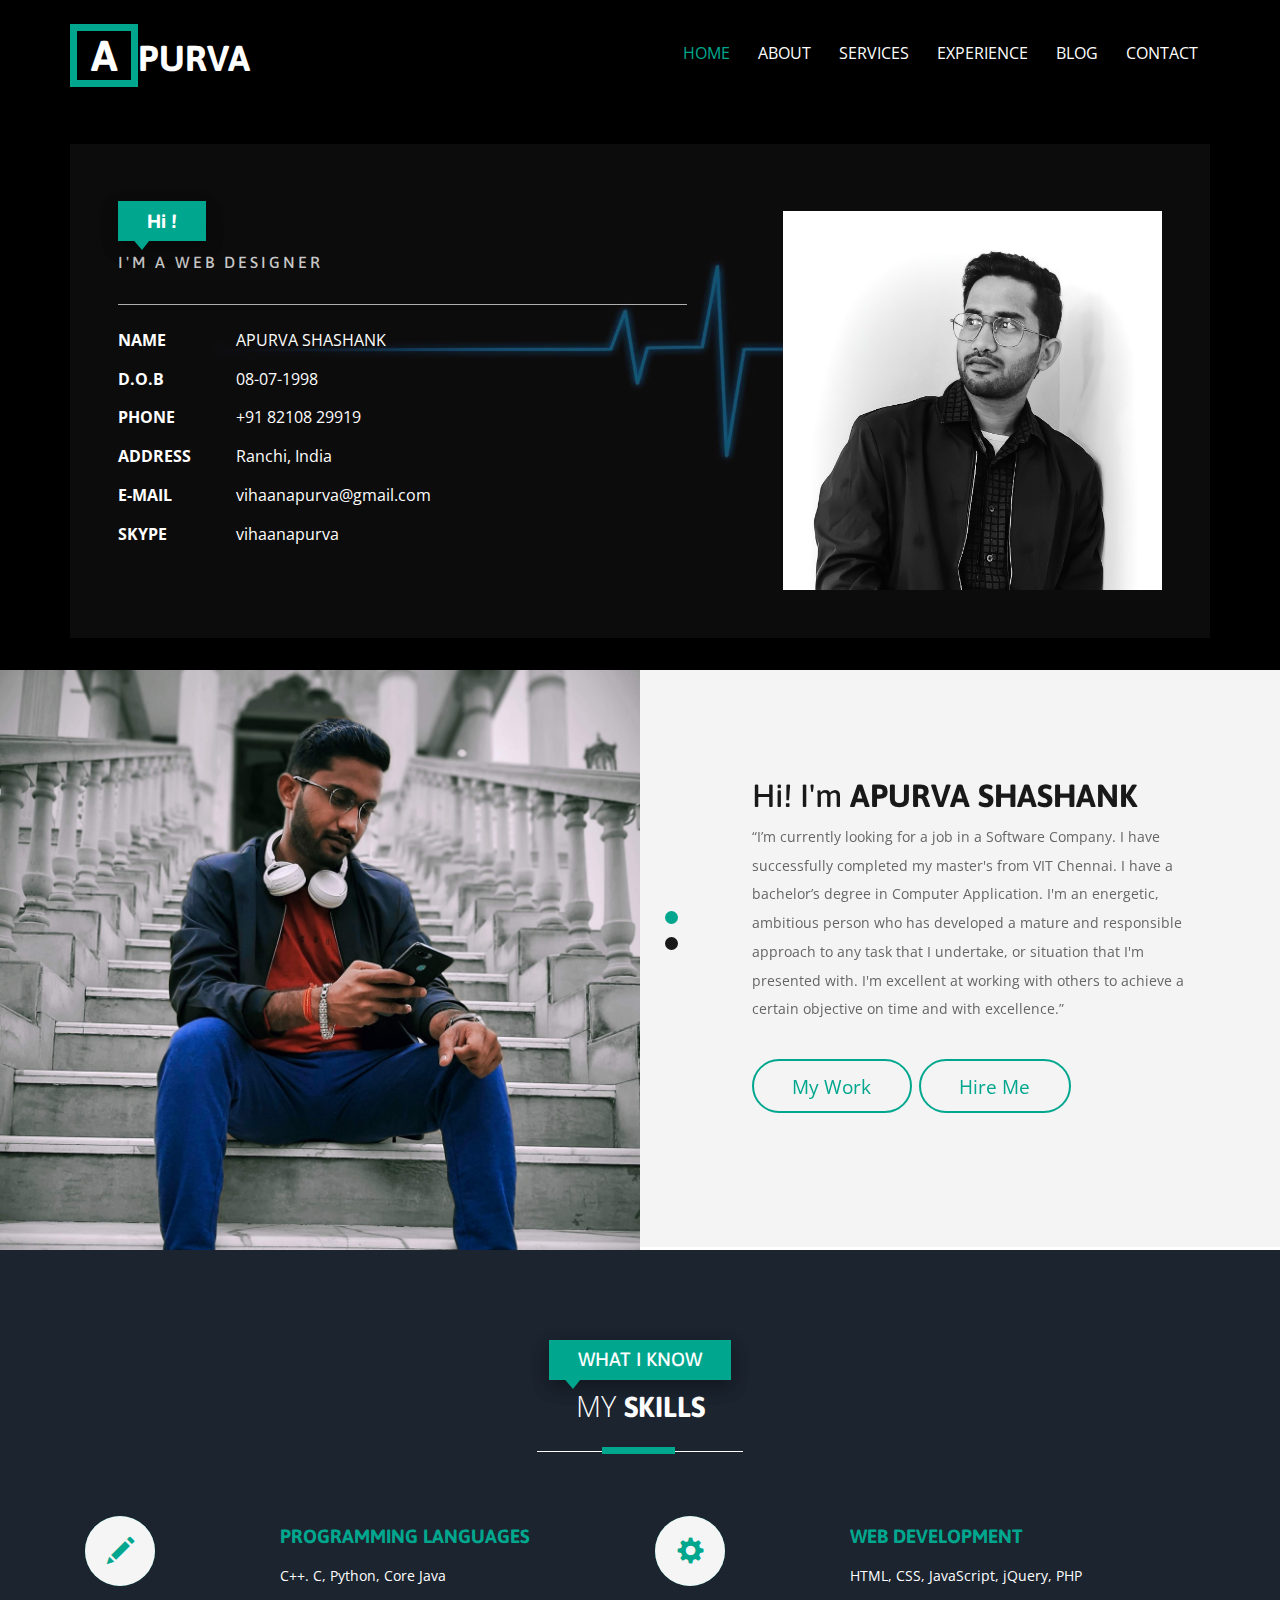
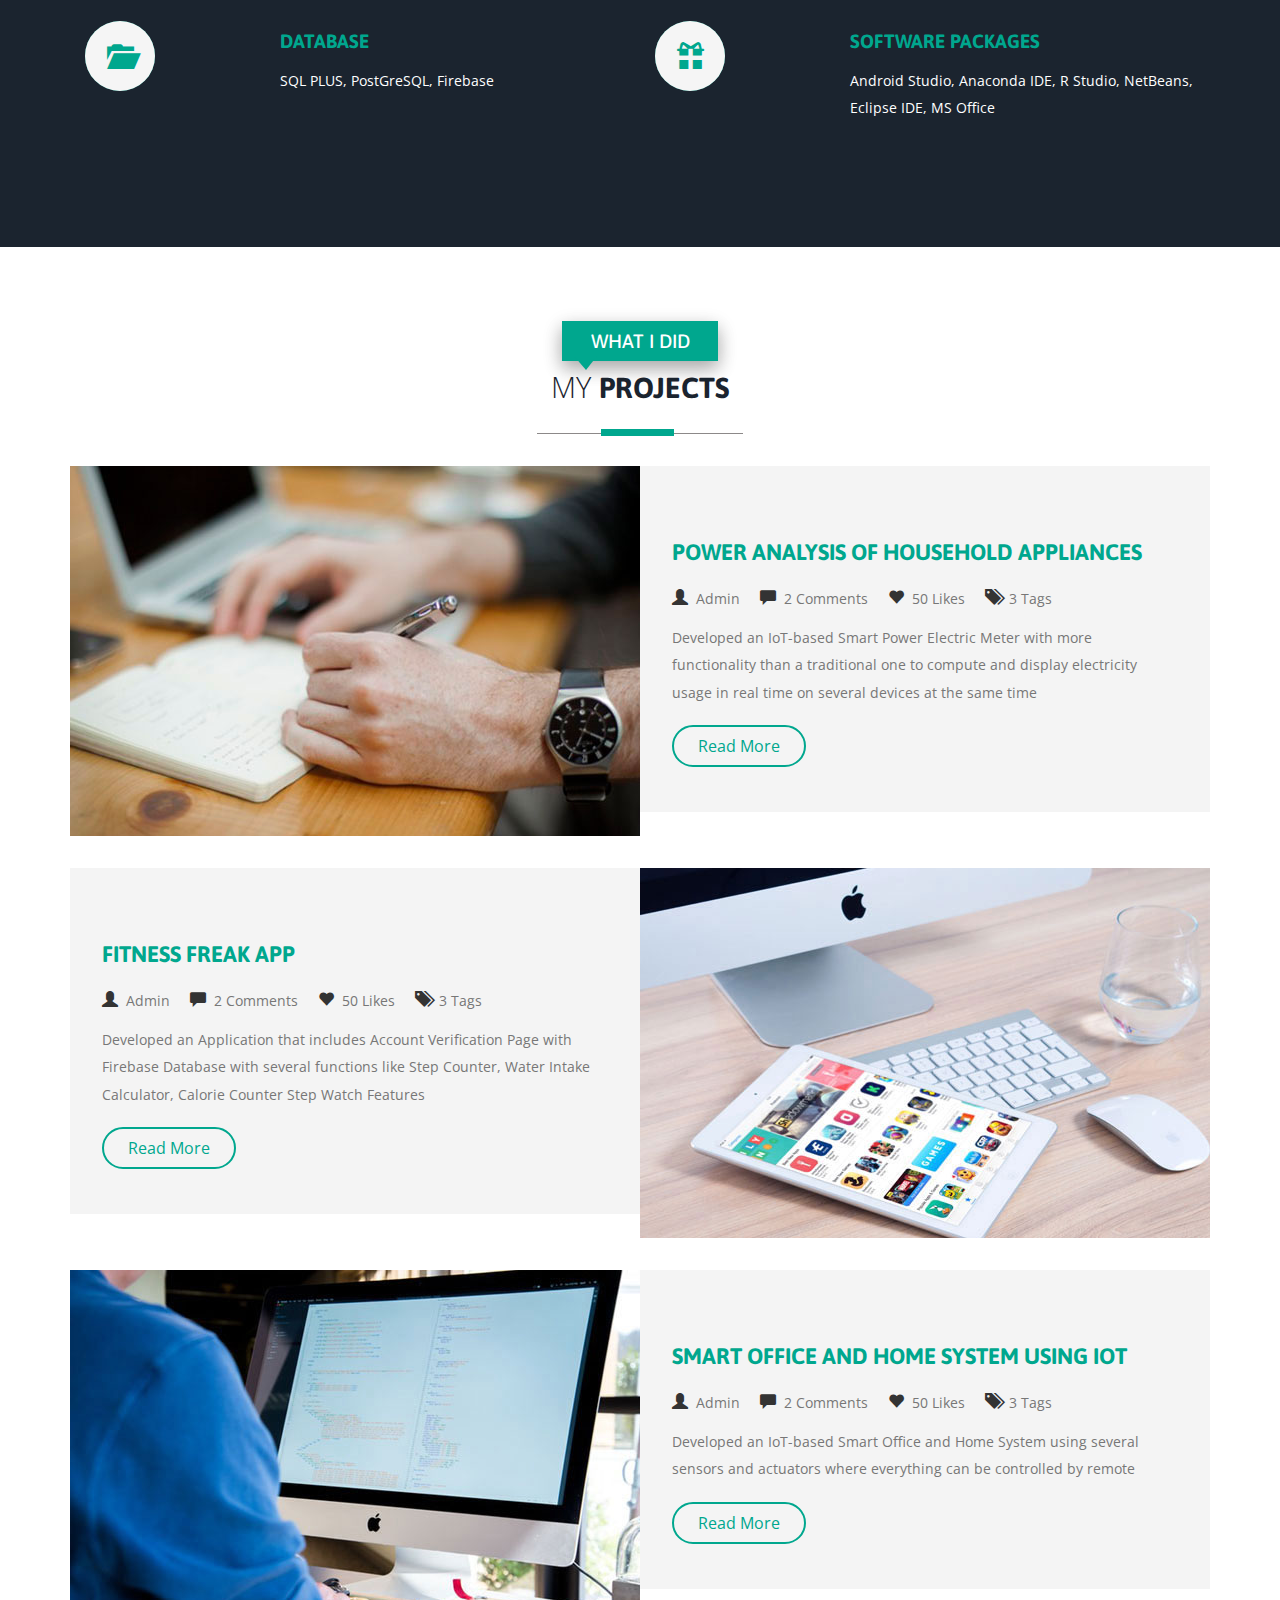
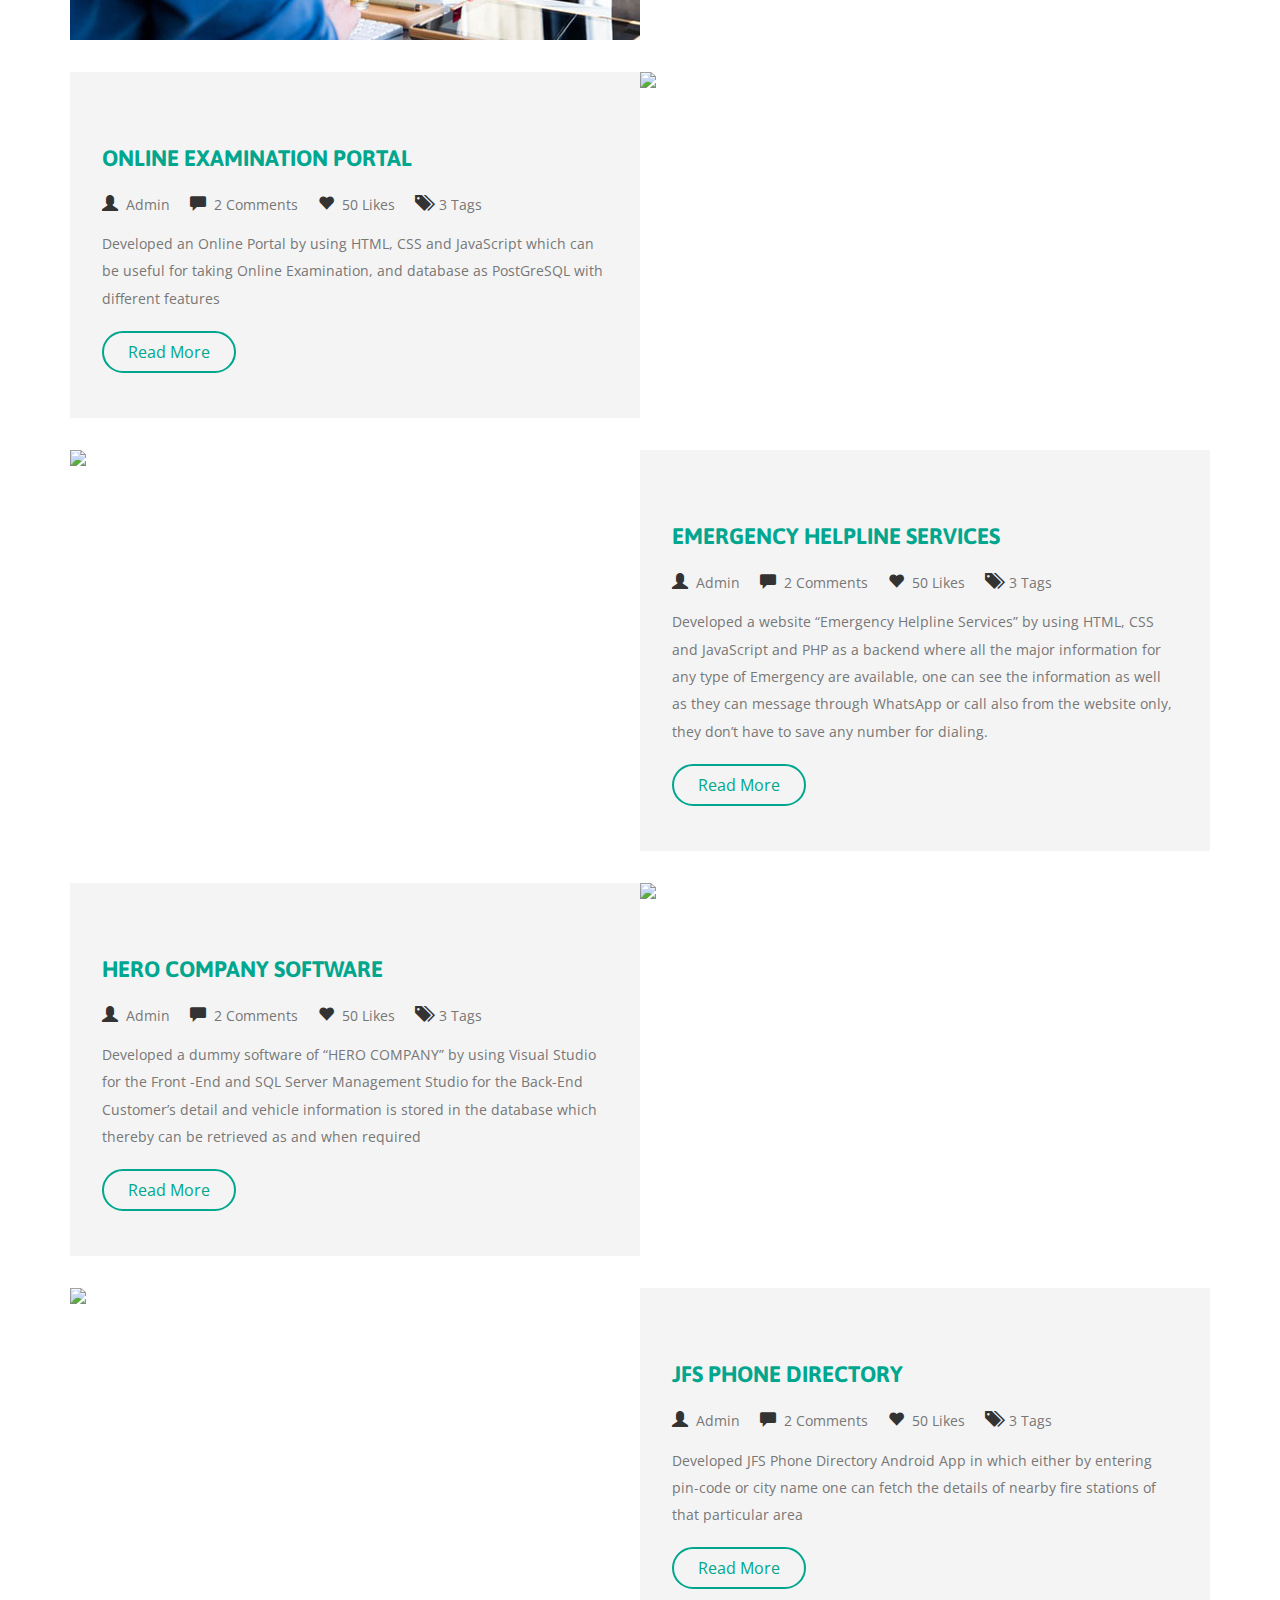
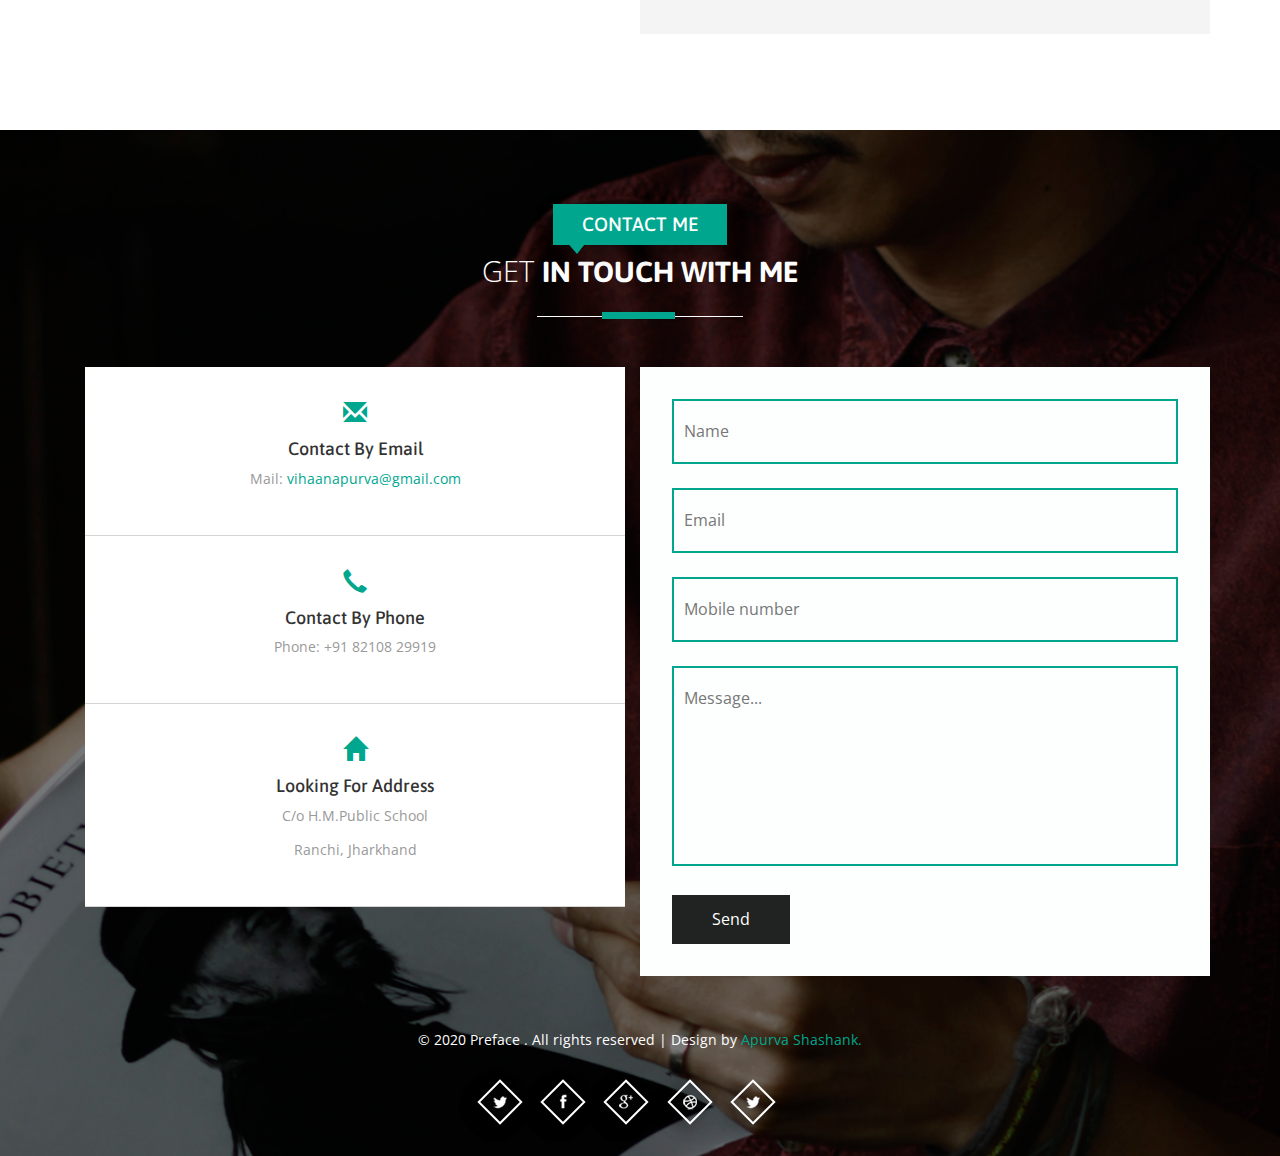
==== commit 557dc5a6: "Update index.html" ====
--- a/index.html
+++ b/index.html
@@ -1,9 +1,3 @@
-<!--
-Author: W3layouts
-Author URL: http://w3layouts.com
-License: Creative Commons Attribution 3.0 Unported
-License URL: http://creativecommons.org/licenses/by/3.0/
--->
 <!DOCTYPE HTML>
 <html>
 <head>
@@ -59,7 +53,6 @@
 								<li><a class="scroll" data-hover="About" href="#about">About</a></li>
 								<li><a class="scroll" data-hover="Services" href="#services" >Services</a></li>
 								<li><a class="scroll" data-hover="Experience" href="#work">Experience</a></li>
-								<li><a class="scroll" data-hover="Portfolio" href="#port">Portfolio</a></li>
 								<li><a class="scroll" data-hover="Blog" href="#blogs">Blog</a></li>
 								<li><a class="scroll" data-hover="Contact" href="#contact">Contact</a></li>
 							</ul>
@@ -81,7 +74,7 @@
 			<div class="banner-info">
 				<div class="col-md-7 header-right">
 					<h1>Hi !</h1>
-					<h6>WEB DESIGNER</h6>
+					<h6>I'M A WEB DESIGNER</h6>
 					<ul class="address">
 					
 						<li>
@@ -145,13 +138,13 @@
 					                <div class="item">
 					                	<div class="about-left-grid">
 											<h2>Hi! I'm <span>APURVA SHASHANK</span></h2>
-											<p>“I’m currently looking for a job in a Software Company. I'm currently pursuing a master's from VIT Chennai. I have a bachelor’s degree in Computer Application. I'm an energetic, ambitious person who has developed a mature and responsible approach to any task that I undertake, or situation that I'm presented with. I'm excellent at working with others to achieve a certain objective on time and with excellence.”</p>
+											<p>“I’m currently looking for a job in a Software Company. I have successfully completed my master's from VIT Chennai. I have a bachelor’s degree in Computer Application. I'm an energetic, ambitious person who has developed a mature and responsible approach to any task that I undertake, or situation that I'm presented with. I'm excellent at working with others to achieve a certain objective on time and with excellence.”</p>
 											<ul>
-												<li><a class="a-btn-a scroll" href="#work">My Work</a></li>
+												<li><a class="a-btn-a scroll" href="#blogs">My Work</a></li>
 												<li><a class="a-btn-h scroll" href="#contact">Hire Me</a></li>
 											</ul>
 										</div>
-					                </div>					            
+					                </div>	<br>				            
 					</div>
 				</div>
 				<div class="col-md-6 about-right">					
@@ -253,242 +246,14 @@
 			</div>
 			<!-- services -->
 			<!--work-experience-->
-	<div id="work" class="work">
-		<div class="container">
-			<div class="service-head text-center">
-						<h4>WHAT I DID</h4>
-						<h3>MY <span>PROJECTS</span></h3>
-						<span class="border one"></span>
-					</div>
-					<div class="time-main w3l-agile">
-							<div class="col-md-6 year-info">
-							   <ul class="year">
-									<li>2021</li>								   
-								   	<li>2020</li>
-									<li>2020</li>
-									
-
-								   	<div class="clearfix"></div>
-								</ul>
-							</div> 
-								<ul class="col-md-6 timeline">																			
-									<li>
-										<div class="timeline-badge primary"><i class="glyphicon glyphicon-briefcase"></i></div>
-										<div class="timeline-panel">
-										<div class="timeline-heading">
-											<h4 class="timeline-title">POWER ANALYSIS OF HOUSEHOLD APPLIANCES</h4>
-										</div>
-										<div class="timeline-body">
-											<p>Developed an IoT-based Smart Power Electric Meter with more functionality than a traditional one to compute and display electricity usage in real time on several devices at the same time</p>
-										</div>
-										</div>
-									</li>
-									<li>
-										<div class="timeline-badge info"><i class="glyphicon glyphicon-briefcase"></i></div>
-										<div class="timeline-panel">
-										<div class="timeline-heading">
-											<h4 class="timeline-title">SMART OFFICE AND HOME SYSTEM USING IOT</h4>
-										</div>
-										<div class="timeline-body">
-											<p>Developed an IoT-based Smart Office and Home System using several sensors and actuators where everything can be controlled by remote</p>
-										</div>
-										</div>
-									</li>
-									<li>
-										<div class="timeline-badge info"><i class="glyphicon glyphicon-briefcase"></i></div>
-										<div class="timeline-panel">
-										<div class="timeline-heading">
-											<h4 class="timeline-title">FITNESS FREAK APP</h4>
-										</div>
-										<div class="timeline-body">
-											<p>Developed an Application that includes Account Verification Page with Firebase Database with several functions like Step Counter, Water Intake Calculator, Calorie Counter Step Watch Features</p>
-										</div>
-										</div>
-									</li>			
-								</ul>
-								<div class="clearfix"></div>
-				</div>
-		</div>
-	</div>
 	<!--//work-experience-->
 
-		<!-- portfolio -->
-<div class="portfolio" id="port">
-				<div class="service-head text-center">
-						<h4>MY WORKS</h4>
-						<h3>MY <span>PORTFOLIO</span></h3>
-						<span class="border"></span>
-				</div>
-			<div class="portfolio-grids">
-				<script src="js/easyResponsiveTabs.js" type="text/javascript"></script>
-				<script type="text/javascript">
-						$(document).ready(function () {
-							$('#horizontalTab').easyResponsiveTabs({
-								type: 'default', //Types: default, vertical, accordion           
-								width: 'auto', //auto or any width like 600px
-								fit: true   // 100% fit in a container
-							});
-						});								
-				</script>
-				<div class="sap_tabs">
-					<div id="horizontalTab" style="display: block; width: 100%; margin: 0px;">
-						<ul class="resp-tabs-list">
-							<li class="resp-tab-item" aria-controls="tab_item-0" role="tab"><span>ALL</span></li> 
-							<li class="resp-tab-item" aria-controls="tab_item-1" role="tab"><span>WEB DESIGN</span></li> 
-							<li class="resp-tab-item" aria-controls="tab_item-2" role="tab"><span>MOBILE UI</span></li>	
-							<li class="resp-tab-item" aria-controls="tab_item-3" role="tab"><span>ILLUSTRATIONS</span></li> 
-						</ul>				  	 
-						<div class="resp-tabs-container">
-							<div class="tab-1 resp-tab-content" aria-labelledby="tab_item-0">
-								<div class="col-md-3 team-gd ">
-									
-										<a href="#portfolioModal1" class="portfolio-link b-link-diagonal b-animate-go" data-toggle="modal"><img src="images/pic4.jpg" alt="">
-										
-										</a>
-									
-								</div>
-								<div class="col-md-3 team-gd ">
-									
-										<a href="#portfolioModal3" class="portfolio-link b-link-diagonal b-animate-go" data-toggle="modal"><img src="images/pic5.jpg" alt="">
-										
-										</a>
-									
-								</div>
-								<div class="col-md-3 team-gd ">
-									
-										<a href="#portfolioModal2" class="portfolio-link b-link-diagonal b-animate-go" data-toggle="modal"><img src="images/pic9.jpg" alt="">
-										
-										</a>
-									
-								</div>
-								<div class="col-md-3 team-gd ">
-								
-										<a href="#portfolioModal4" class="portfolio-link b-link-diagonal b-animate-go" data-toggle="modal"><img src="images/pic6.jpg" alt="">
-										
-										</a>
-									
-								</div>
-								<div class="col-md-3 team-gd yes_marg ">
-									
-										<a href="#portfolioModal5" class="portfolio-link b-link-diagonal b-animate-go" data-toggle="modal"><img src="images/pic10.jpg" alt="">
-										
-										</a>
-									
-								</div>
-								<div class="col-md-3 team-gd yes_marg ">
-									
-										<a href="#portfolioModal6" class="portfolio-link b-link-diagonal b-animate-go" data-toggle="modal"><img src="images/pic11.jpg" alt="">
-										
-										</a>
-									
-								</div>
-								<div class="col-md-3 team-gd yes_marg ">
-									
-										<a href="#portfolioModal7" class="portfolio-link b-link-diagonal b-animate-go" data-toggle="modal"><img src="images/pic13.jpg" alt="">
-										
-										</a>
-								
-								</div>
-								<div class="col-md-3 team-gd yes_marg ">
-									
-										<a href="#portfolioModal8" class="portfolio-link b-link-diagonal b-animate-go" data-toggle="modal"><img src="images/pic14.jpg" alt="">
-										
-										</a>
-									
-								</div>
-								<div class="clearfix"></div>
-							</div>
-							<div class="tab-1 resp-tab-content" aria-labelledby="tab_item-1">
-								<div class="col-md-3 team-gd ">
-									<div class="thumb">
-										<a href="#portfolioModal5" class="portfolio-link b-link-diagonal b-animate-go" data-toggle="modal"><img src="images/pic10.jpg" alt="">
-										
-										</a>
-									</div>
-								</div>
-								<div class="col-md-3 team-gd  ">
-									<div class="thumb">
-										<a href="#portfolioModal6" class="portfolio-link b-link-diagonal b-animate-go" data-toggle="modal"><img src="images/pic11.jpg" alt="">
-										
-										</a>
-									</div>
-								</div>
-								<div class="col-md-3 team-gd ">
-									
-										<a href="#portfolioModal7" class="portfolio-link b-link-diagonal b-animate-go" data-toggle="modal"><img src="images/pic13.jpg" alt="">
-										
-										</a>
-									
-								</div>
-								<div class="clearfix"></div>
-							</div>
-							<div class="tab-1 resp-tab-content" aria-labelledby="tab_item-2">
-								<div class="col-md-3 team-gd ">
-									
-										<a href="#portfolioModal2" class="portfolio-link b-link-diagonal b-animate-go" data-toggle="modal"><img src="images/pic9.jpg" alt="">
-										
-										</a>
-								
-								</div>
-								<div class="col-md-3 team-gd ">
-									
-										<a href="#portfolioModal4" class="portfolio-link b-link-diagonal b-animate-go" data-toggle="modal"><img src="images/pic6.jpg" alt="">
-										
-										</a>
-									
-								</div>
-								<div class="col-md-3 team-gd">
-									
-										<a href="#portfolioModal5" class="portfolio-link b-link-diagonal b-animate-go" data-toggle="modal"><img src="images/pic10.jpg" alt="">
-										
-										</a>
-									
-								</div>
-								<div class="col-md-3 team-gd">
-									
-										<a href="#portfolioModal6" class="portfolio-link b-link-diagonal b-animate-go" data-toggle="modal"><img src="images/pic11.jpg" alt="">
-									
-										</a>
-									
-								</div>
-								<div class="clearfix"></div>
-							</div>
-								<div class="tab-1 resp-tab-content" aria-labelledby="tab_item-3">
-								<div class="col-md-3 team-gd ">
-									
-										<a href="#portfolioModal5" class="portfolio-link b-link-diagonal b-animate-go" data-toggle="modal"><img src="images/pic10.jpg" alt="">
-										
-										</a>
-									
-								</div>
-								<div class="col-md-3 team-gd">
-									
-										<a href="#portfolioModal6" class="portfolio-link b-link-diagonal b-animate-go" data-toggle="modal"><img src="images/pic11.jpg" alt="">
-										
-										</a>
-									
-								</div>
-								<div class="col-md-3 team-gd ">
-									
-										<a href="#portfolioModal7" class="portfolio-link b-link-diagonal b-animate-go" data-toggle="modal"><img src="images/pic13.jpg" alt="">
-										
-										</a>
-									
-								</div>
-								<div class="clearfix"></div>
-							</div>
-						</div>
-					</div>
-				</div>
-			</div>
-	</div>
-	<!-- //portfolio -->
     <!-- top-grids -->
 				<div class="blog" id="blogs">
 					<div class="container">
 						<div class="service-head text-center">
-						<h4>BLOGS</h4>
-						<h3>MY <span>BLOGS</span></h3>
+						<h4>WHAT I DID</h4>
+						<h3>MY <span>PROJECTS</span></h3>
 						<span class="border one"></span>
 					</div>
 					   <div class="news-grid w3l-agile">
@@ -565,25 +330,25 @@
 					
 						</div>
 						<div class="col-md-6 news-img two">
-						   <a href="#" data-toggle="modal" data-target="#myModal1"> <img src="images/b2.jpg" alt=" " class="img-responsive"></a>
+						   <a href="#" data-toggle="modal" data-target="#myModal1"> <img src="images/b4.png" alt=" " class="img-responsive"></a>
 						 
 						</div>
 						<div class="clearfix"></div>
 					 </div>
 					  <div class="news-grid">
 					    <div class="col-md-6 news-img">
-						  <a href="#" data-toggle="modal" data-target="#myModal1"> <img src="images/b3.jpg" alt=" " class="img-responsive"></a>
+						  <a href="#" data-toggle="modal" data-target="#myModal1"> <img src="images/b5.jpg" alt=" " class="img-responsive"></a>
 						 
 						</div>
 					    <div class="col-md-6 news-text">
-						   <h3> <a href="#" data-toggle="modal" data-target="#myModal1">HERE GOES AN AWESOME BLOG TITLE</a></h3>
+						   <h3> <a href="#" data-toggle="modal" data-target="#myModal1">EMERGENCY HELPLINE SERVICES</a></h3>
 							<ul class="news">
 								<li><i class="glyphicon glyphicon-user"></i> <a href="#">Admin</a></li>
 								<li><i class="glyphicon glyphicon-comment"></i> <a href="#">2 Comments</a></li>
 								<li><i class="glyphicon glyphicon-heart"></i> <a href="#">50 Likes</a></li>
 								<li><i class="glyphicon glyphicon-tags"></i> <a href="#">3 Tags</a></li>
 							</ul>
-							<p>Itaque earum rerum hic tenetur a sapiente delectus, ut aut reiciendis voluptatibus maiores alias consequatur aut perferendis doloribus asperiores repellat. Neque porro quisquam est, qui dolorem ipsum quia dolor sit amet.</p>
+							<p>Developed a website “Emergency Helpline Services” by using HTML, CSS and JavaScript and PHP as a backend where all the major information for any type of Emergency are available, one can see the information as well as they can message through WhatsApp or call also from the website only, they don’t have to save any number for dialing.</p>
 							<a href="#" data-toggle="modal" data-target="#myModal1" class="read hvr-shutter-in-horizontal">Read More</a>
 					
 						</div>
@@ -592,39 +357,38 @@
 					  <div class="news-grid">
 
 					    <div class="col-md-6 news-text two">
-						   <h3> <a href="#" data-toggle="modal" data-target="#myModal1">HERE GOES AN AWESOME BLOG TITLE</a></h3>
+						   <h3> <a href="#" data-toggle="modal" data-target="#myModal1">HERO COMPANY SOFTWARE</a></h3>
 							<ul class="news">
 								<li><i class="glyphicon glyphicon-user"></i> <a href="#">Admin</a></li>
 								<li><i class="glyphicon glyphicon-comment"></i> <a href="#">2 Comments</a></li>
 								<li><i class="glyphicon glyphicon-heart"></i> <a href="#">50 Likes</a></li>
 								<li><i class="glyphicon glyphicon-tags"></i> <a href="#">3 Tags</a></li>
 							</ul>
-							<p>Itaque earum rerum hic tenetur a sapiente delectus, ut aut reiciendis voluptatibus maiores alias consequatur aut perferendis doloribus asperiores repellat. Neque porro quisquam est, qui dolorem ipsum quia dolor sit amet.</p>
+							<p>Developed a dummy software of “HERO COMPANY” by using Visual Studio for the Front -End and SQL Server Management Studio for the Back-End Customer’s detail and vehicle information is stored in the database which thereby can be retrieved as and when required</p>
 								<a href="#" data-toggle="modal" data-target="#myModal1" class="read hvr-shutter-in-horizontal">Read More</a>
 					
 						</div>
 						<div class="col-md-6 news-img two">
-						   <a href="#" data-toggle="modal" data-target="#myModal1"> <img src="images/b2.jpg" alt=" " class="img-responsive"></a>
+						   <a href="#" data-toggle="modal" data-target="#myModal1"> <img src="images/b6.jpg" alt=" " class="img-responsive"></a>
 						 
 						</div>
 						<div class="clearfix"></div>
 					 </div>
 					  <div class="news-grid">
 					    <div class="col-md-6 news-img">
-						  <a href="#" data-toggle="modal" data-target="#myModal1"> <img src="images/b3.jpg" alt=" " class="img-responsive"></a>
+						  <a href="#" data-toggle="modal" data-target="#myModal1"> <img src="images/b7.jpg" alt=" " class="img-responsive"></a>
 						 
 						</div>
 					    <div class="col-md-6 news-text">
-						   <h3> <a href="#" data-toggle="modal" data-target="#myModal1">HERE GOES AN AWESOME BLOG TITLE</a></h3>
+						   <h3> <a href="#" data-toggle="modal" data-target="#myModal1">JFS PHONE DIRECTORY</a></h3>
 							<ul class="news">
 								<li><i class="glyphicon glyphicon-user"></i> <a href="#">Admin</a></li>
 								<li><i class="glyphicon glyphicon-comment"></i> <a href="#">2 Comments</a></li>
 								<li><i class="glyphicon glyphicon-heart"></i> <a href="#">50 Likes</a></li>
 								<li><i class="glyphicon glyphicon-tags"></i> <a href="#">3 Tags</a></li>
 							</ul>
-							<p>Itaque earum rerum hic tenetur a sapiente delectus, ut aut reiciendis voluptatibus maiores alias consequatur aut perferendis doloribus asperiores repellat. Neque porro quisquam est, qui dolorem ipsum quia dolor sit amet.</p>
+							<p>Developed JFS Phone Directory Android App in which either by entering pin-code or city name one can fetch the details of nearby fire stations of that particular area</p>
 							<a href="#" data-toggle="modal" data-target="#myModal1" class="read hvr-shutter-in-horizontal">Read More</a>
-					
 						</div>
 						<div class="clearfix"></div>
 					 </div>
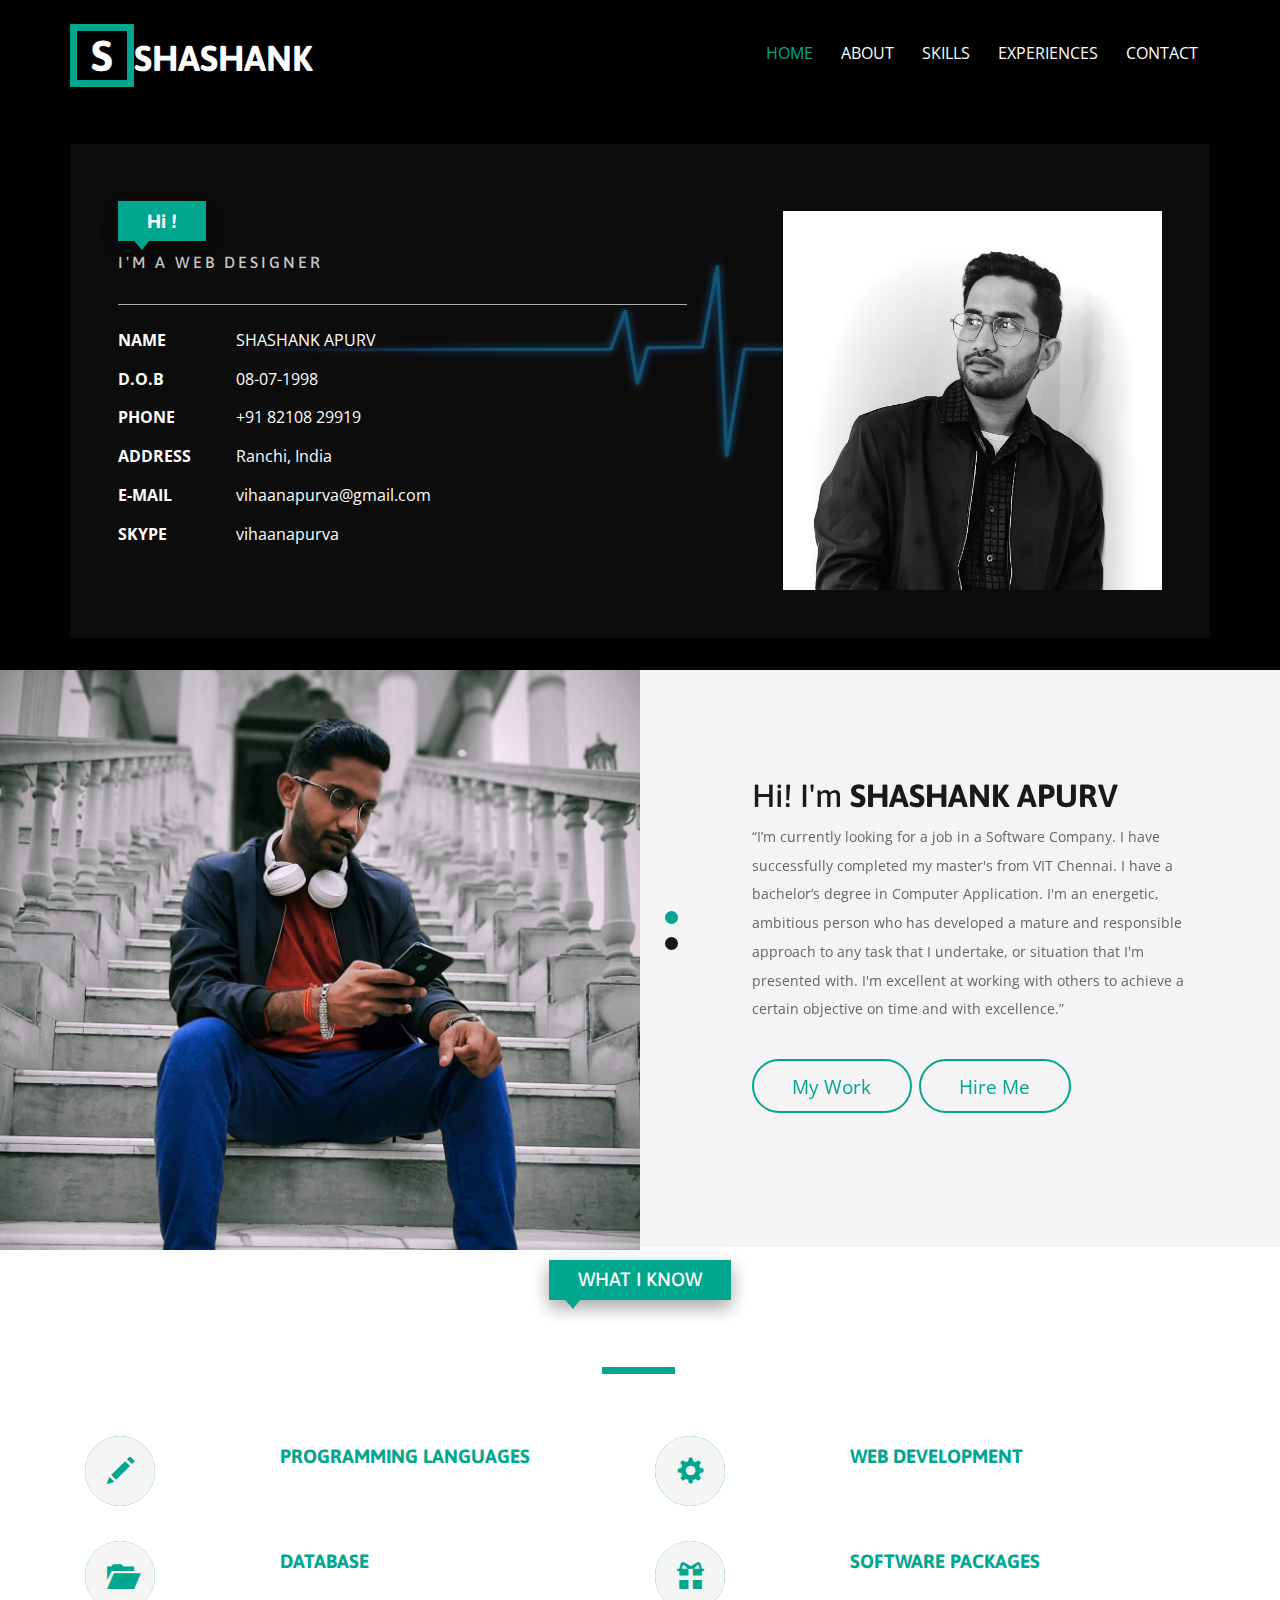
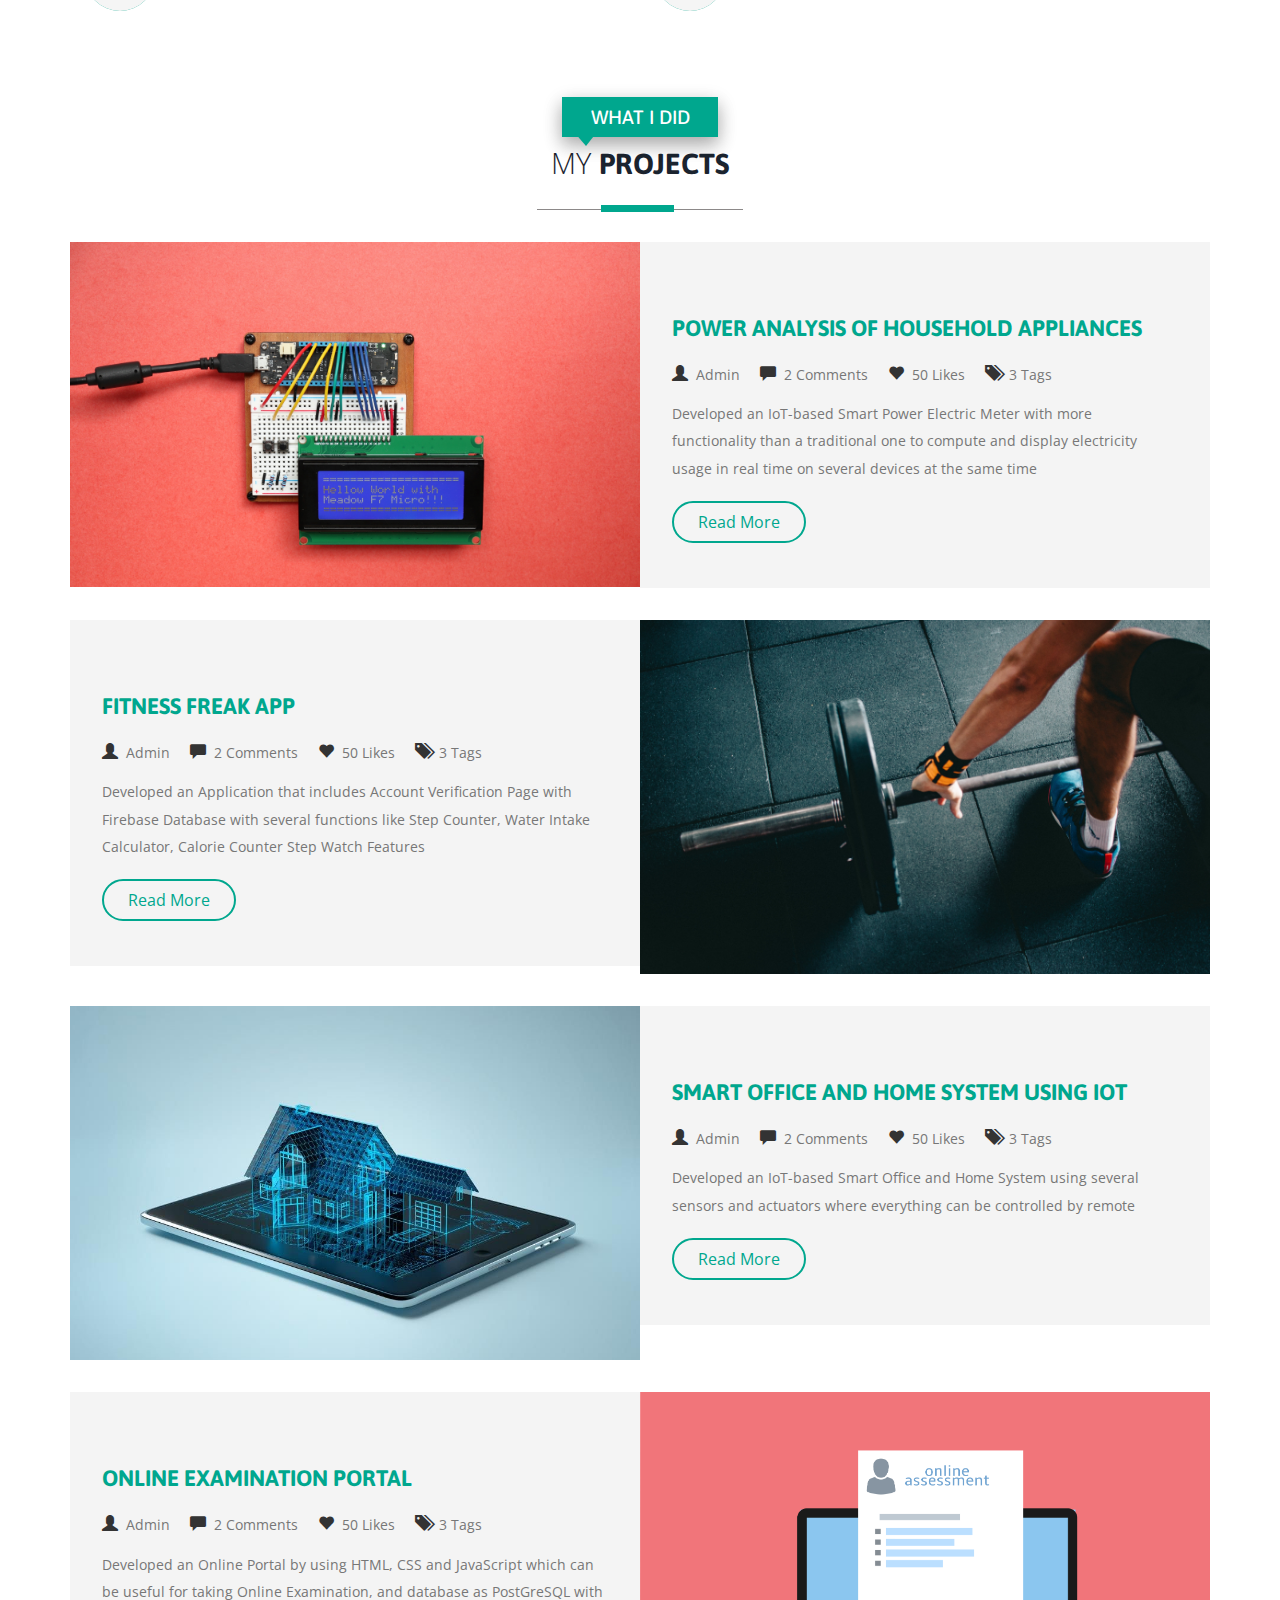
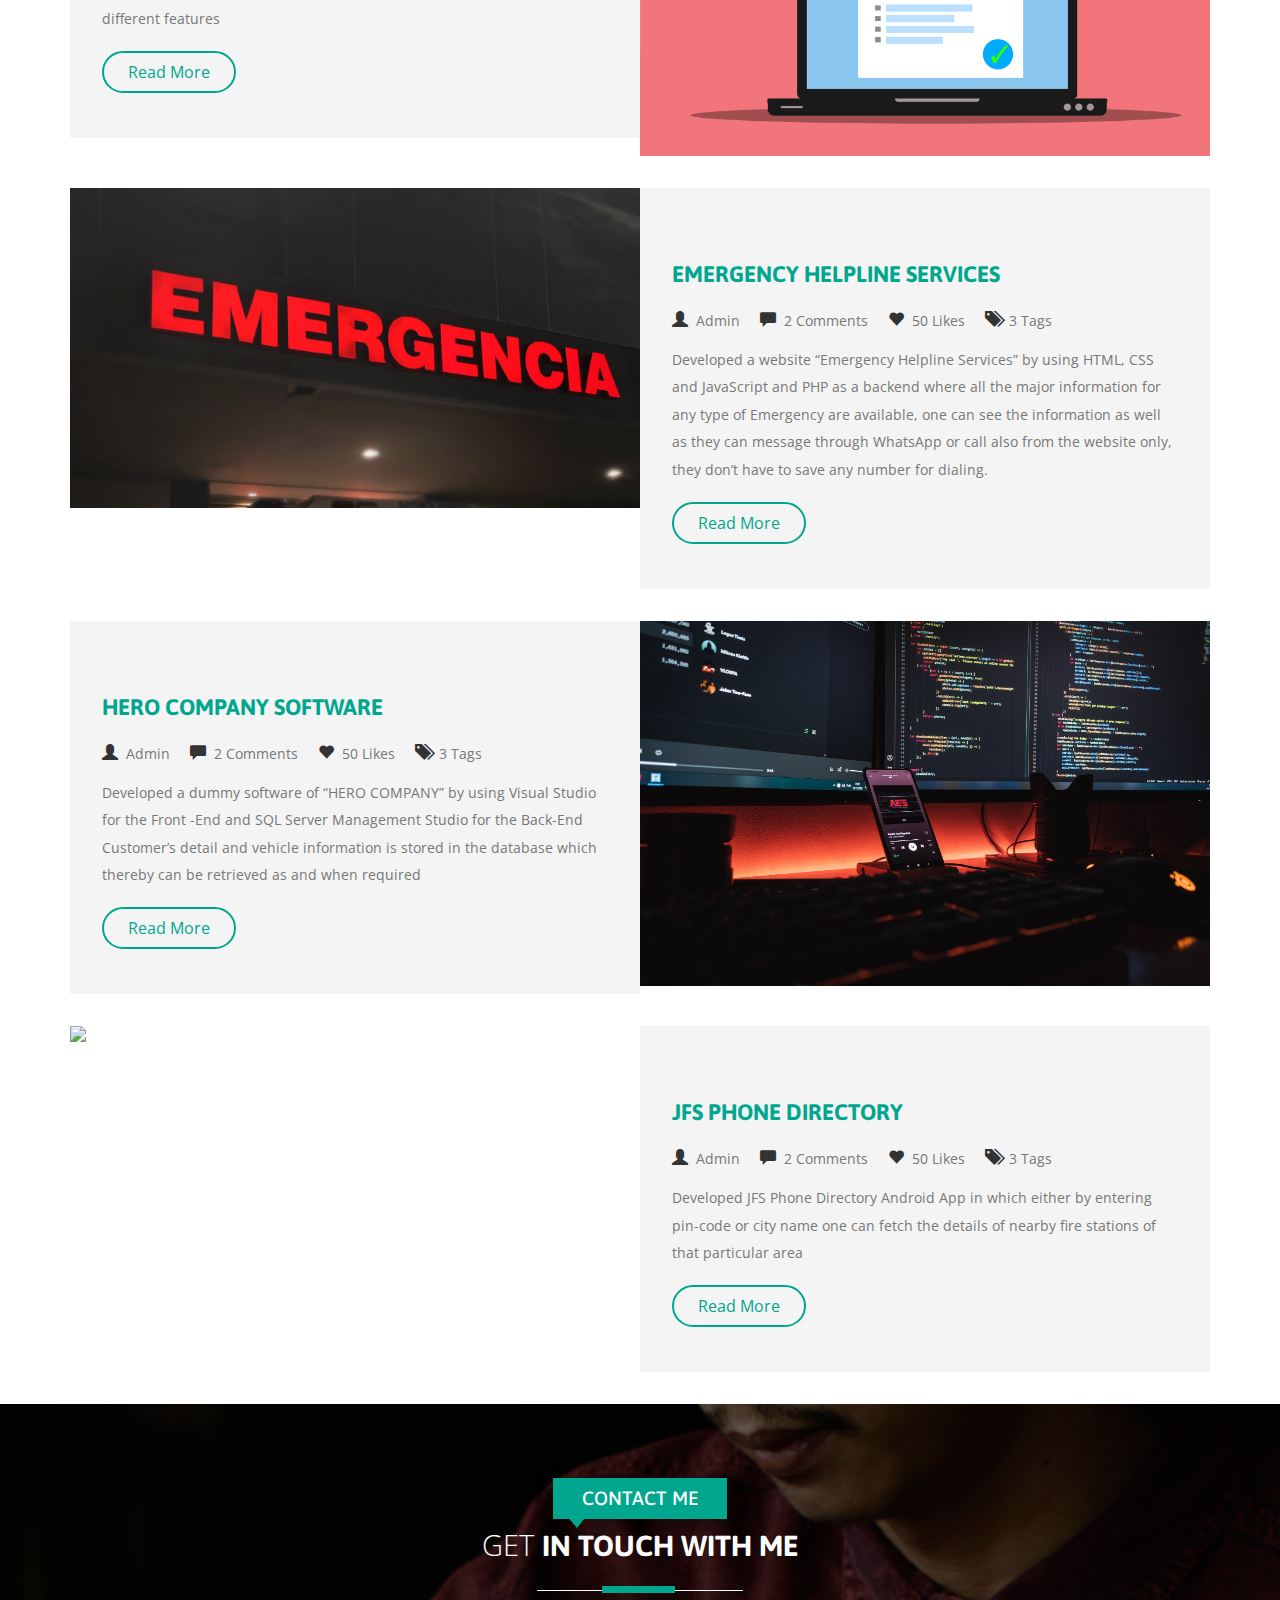
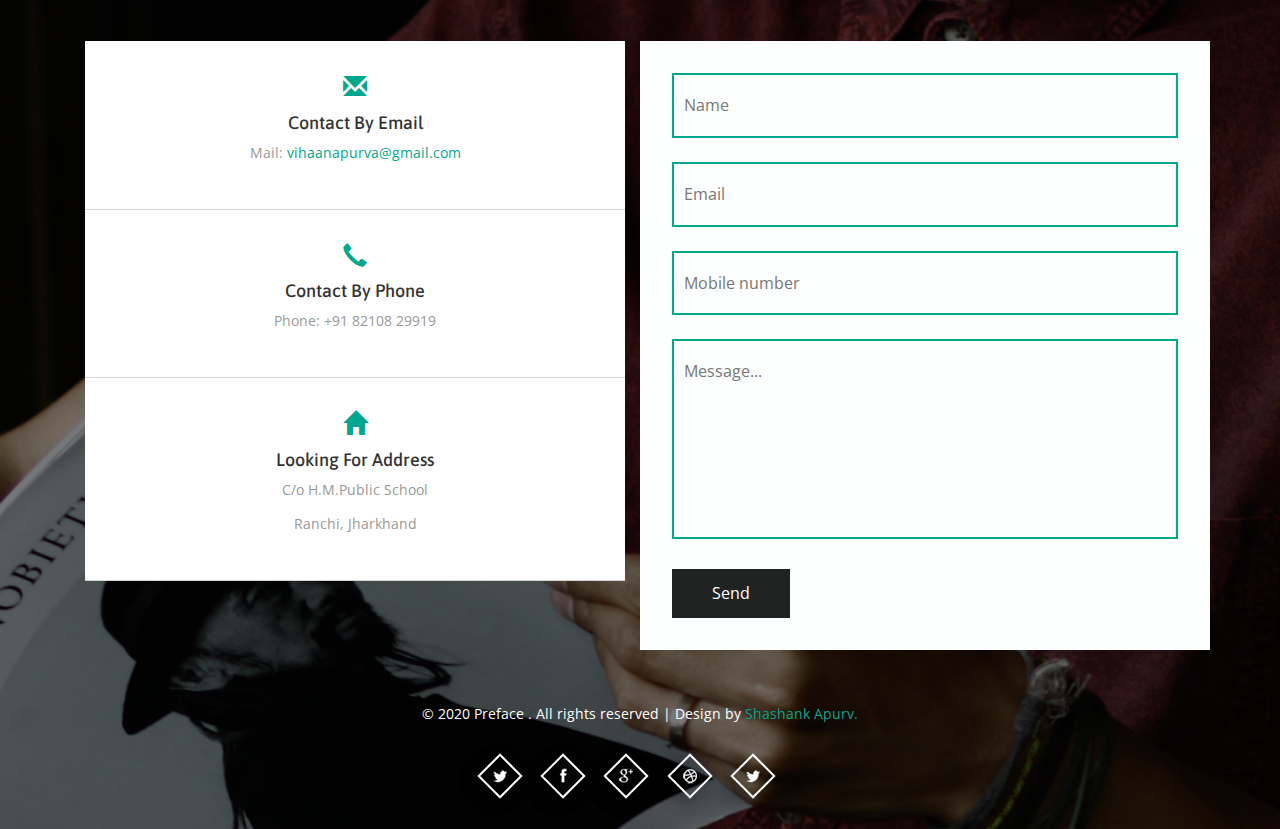
==== commit aec0ce24: "Update index.html" ====
--- a/index.html
+++ b/index.html
@@ -43,7 +43,7 @@
 					<div class="top-nav">
 					<div class="navigation">
 					<div class="logo">
-						<h1><a href="index.html"><span>A</span>PURVA</a></h1>
+						<h1><a href="index.html"><span>S</span>SHASHANK</a></h1>
 					</div>
 					<div class="navigation-right">
 						<span class="menu"><img src="images/menu.png" alt=" " /></span>
@@ -51,9 +51,8 @@
 							<ul class="nav1 nav nav-wil">
 								<li class="active"><a data-hover="Home" href="index.html">Home</a></li>
 								<li><a class="scroll" data-hover="About" href="#about">About</a></li>
-								<li><a class="scroll" data-hover="Services" href="#services" >Services</a></li>
-								<li><a class="scroll" data-hover="Experience" href="#work">Experience</a></li>
-								<li><a class="scroll" data-hover="Blog" href="#blogs">Blog</a></li>
+								<li><a class="scroll" data-hover="Skills" href="#skills" >Skills</a></li>
+								<li><a class="scroll" data-hover="Projects" href="#projects">Experiences</a></li>
 								<li><a class="scroll" data-hover="Contact" href="#contact">Contact</a></li>
 							</ul>
 						</nav>
@@ -80,7 +79,7 @@
 						<li>
 							<ul class="address-text">
 								<li><b>NAME</b></li>
-								<li>APURVA SHASHANK</li>
+								<li>SHASHANK APURV</li>
 							</ul>
 						</li>
 						<li>
@@ -137,10 +136,10 @@
 					<div id="owl-demo1" class="owl-carousel owl-carousel2">
 					                <div class="item">
 					                	<div class="about-left-grid">
-											<h2>Hi! I'm <span>APURVA SHASHANK</span></h2>
+											<h2>Hi! I'm <span>SHASHANK APURV</span></h2>
 											<p>“I’m currently looking for a job in a Software Company. I have successfully completed my master's from VIT Chennai. I have a bachelor’s degree in Computer Application. I'm an energetic, ambitious person who has developed a mature and responsible approach to any task that I undertake, or situation that I'm presented with. I'm excellent at working with others to achieve a certain objective on time and with excellence.”</p>
 											<ul>
-												<li><a class="a-btn-a scroll" href="#blogs">My Work</a></li>
+												<li><a class="a-btn-a scroll" href="#projects">My Work</a></li>
 												<li><a class="a-btn-h scroll" href="#contact">Hire Me</a></li>
 											</ul>
 										</div>
@@ -179,15 +178,15 @@
 						</script>
 			</div>
 			<!-- /about -->
-			<!-- services -->
-			<div id="services" class="services">
+			<!-- skills -->
+			<div id="skills" class="skills">
 				<div class="container">
 					<div class="service-head one text-center ">
 						<h4>WHAT I KNOW</h4>
 						<h3>MY <span>SKILLS</span></h3>
 						<span class="border two"></span>
 					</div>
-					<!-- services-grids -->
+					<!-- skills-grids -->
 					<div class="wthree_about_right_grids w3l-agile">
 						<div class="col-md-6 wthree_about_right_grid">
 							<div class="col-xs-4 wthree_about_right_grid_left">
@@ -249,7 +248,7 @@
 	<!--//work-experience-->
 
     <!-- top-grids -->
-				<div class="blog" id="blogs">
+				<div class="projects" id="projects">
 					<div class="container">
 						<div class="service-head text-center">
 						<h4>WHAT I DID</h4>
@@ -472,7 +471,7 @@
 			<div class="clearfix"></div>
 		</div>
 		<div class="copy_right text-center">
-			<p>&copy; 2020 Preface . All rights reserved | Design by <a href="https://apurvashashank.me/" target="_blank">Apurva Shashank.</a></p>
+			<p>&copy; 2020 Preface . All rights reserved | Design by <a href="https://apurvashashank.me/" target="_blank">Shashank Apurv.</a></p>
 						<ul class="social-icons two">
 							<li><a href="#"> </a></li>
 							<li><a href="#" class="fb"> </a></li>
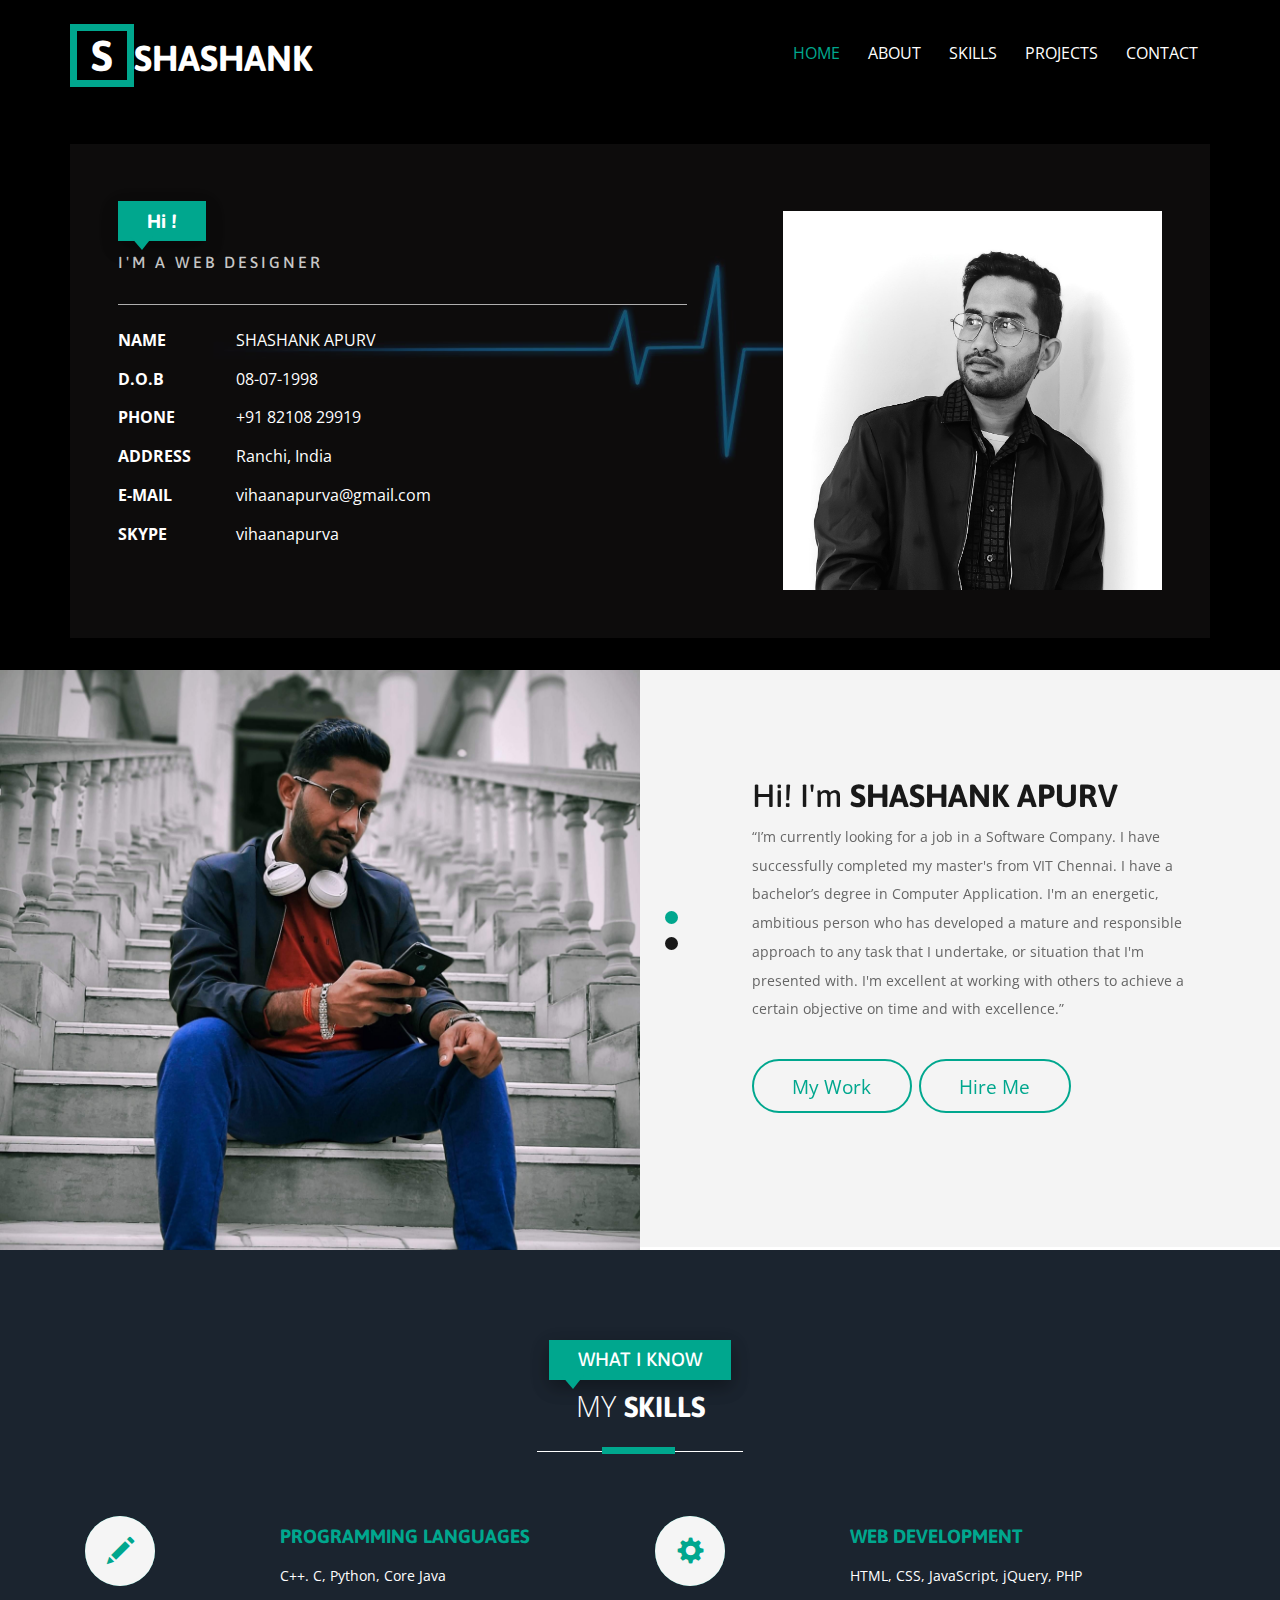
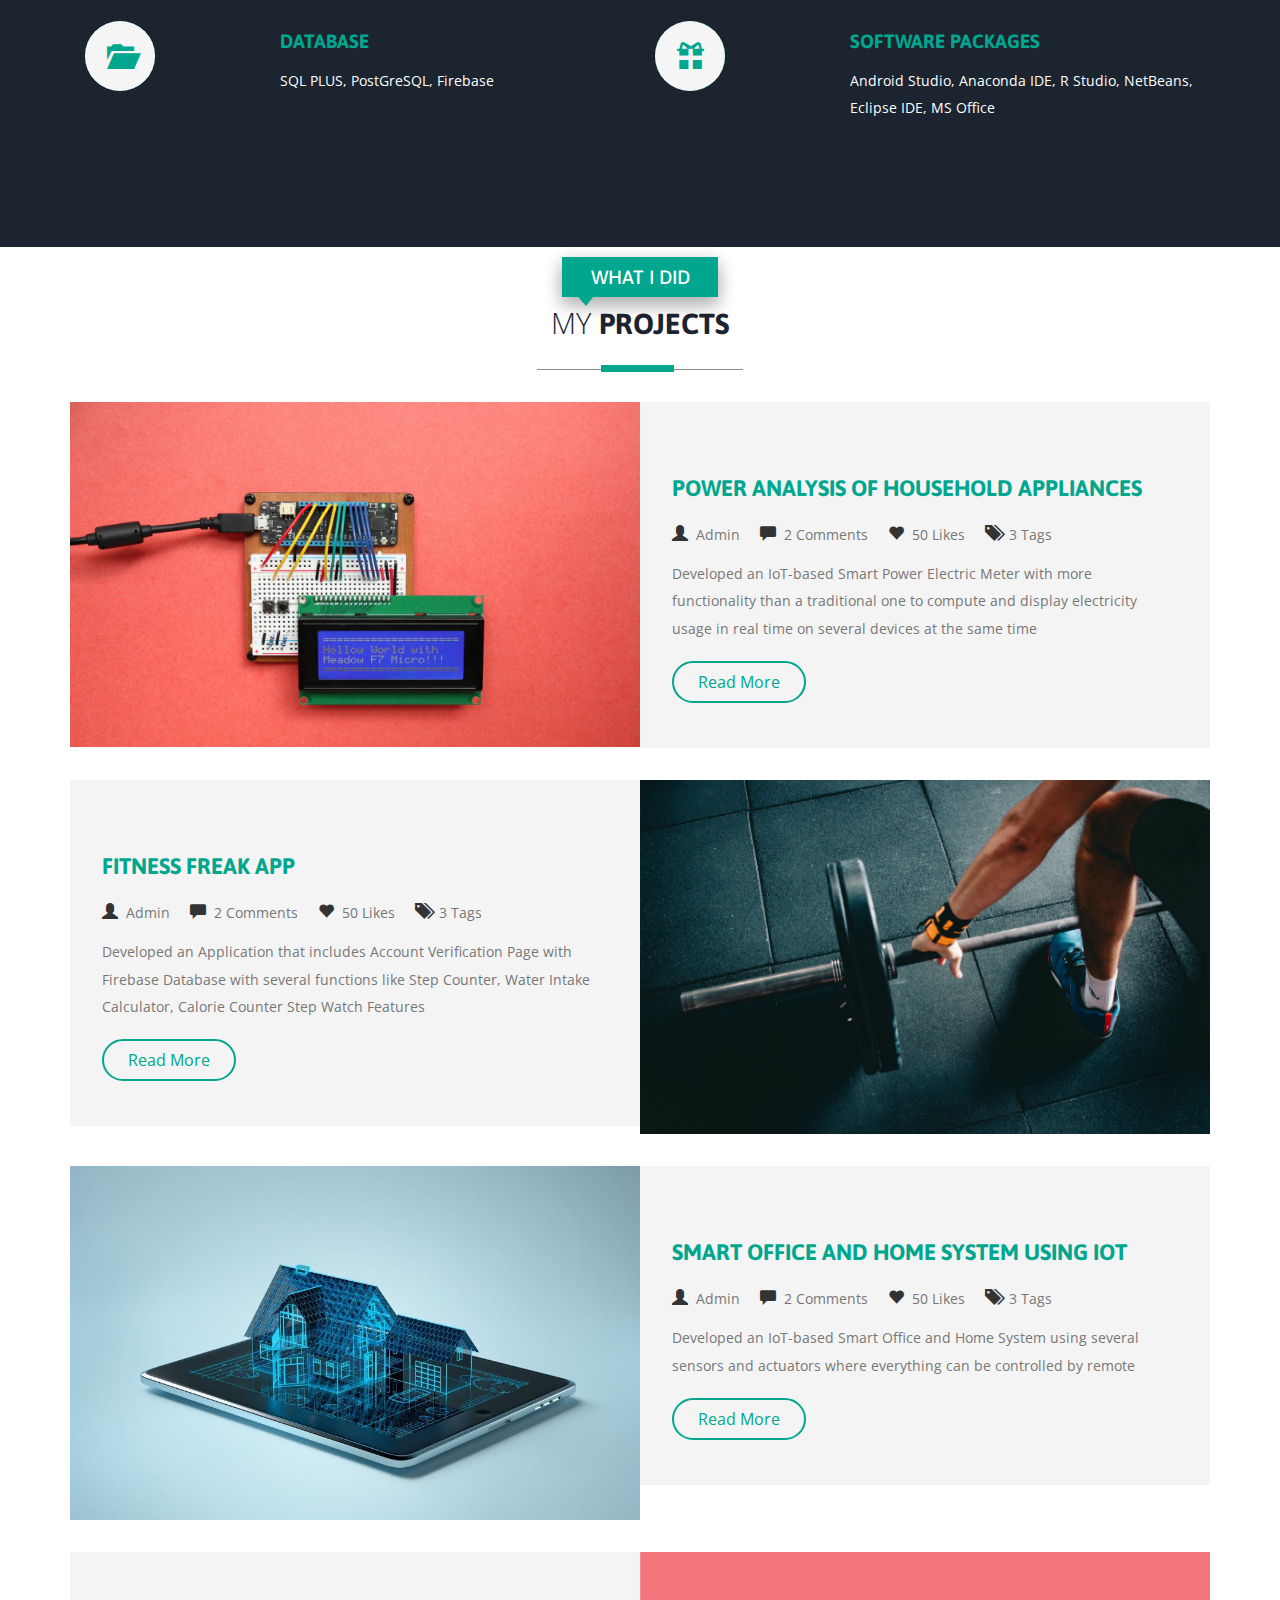
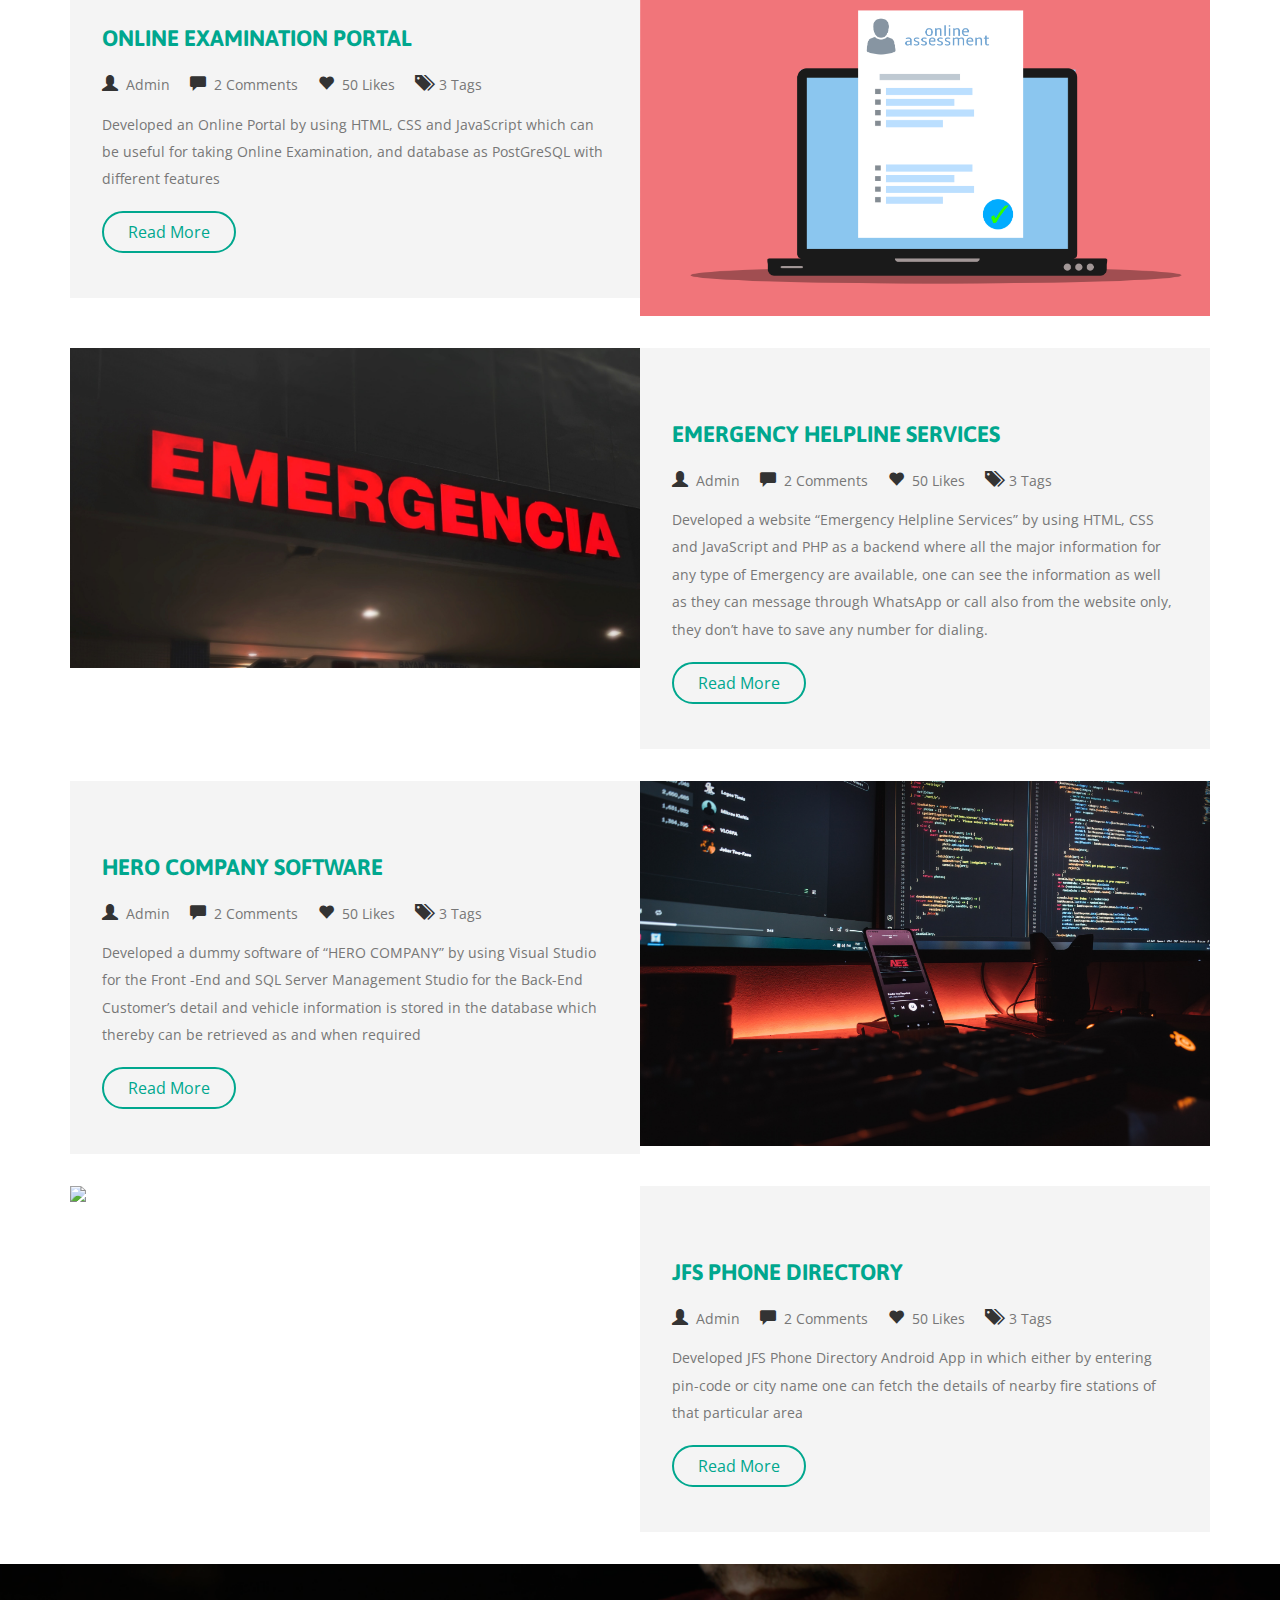
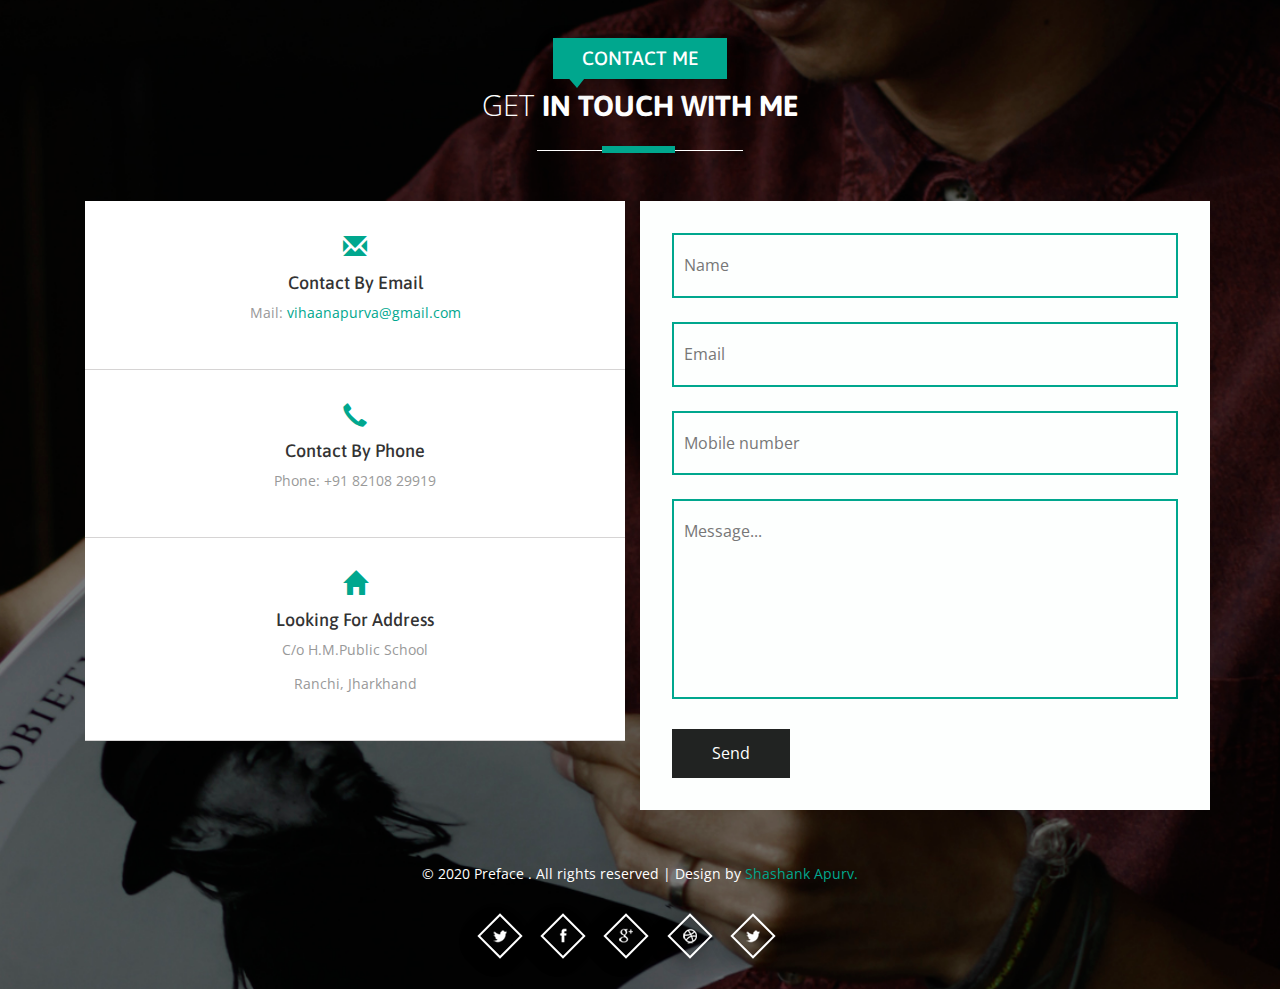
==== commit fd47c285: "Update index.html" ====
--- a/index.html
+++ b/index.html
@@ -51,8 +51,8 @@
 							<ul class="nav1 nav nav-wil">
 								<li class="active"><a data-hover="Home" href="index.html">Home</a></li>
 								<li><a class="scroll" data-hover="About" href="#about">About</a></li>
-								<li><a class="scroll" data-hover="Skills" href="#skills" >Skills</a></li>
-								<li><a class="scroll" data-hover="Projects" href="#projects">Experiences</a></li>
+								<li><a class="scroll" data-hover="Services" href="#services" >Skills</a></li>
+								<li><a class="scroll" data-hover="Projects" href="#projects">Projects</a></li>
 								<li><a class="scroll" data-hover="Contact" href="#contact">Contact</a></li>
 							</ul>
 						</nav>
@@ -178,15 +178,15 @@
 						</script>
 			</div>
 			<!-- /about -->
-			<!-- skills -->
-			<div id="skills" class="skills">
+			<!-- services -->
+			<div id="services" class="services">
 				<div class="container">
 					<div class="service-head one text-center ">
 						<h4>WHAT I KNOW</h4>
 						<h3>MY <span>SKILLS</span></h3>
 						<span class="border two"></span>
 					</div>
-					<!-- skills-grids -->
+					<!-- services-grids -->
 					<div class="wthree_about_right_grids w3l-agile">
 						<div class="col-md-6 wthree_about_right_grid">
 							<div class="col-xs-4 wthree_about_right_grid_left">
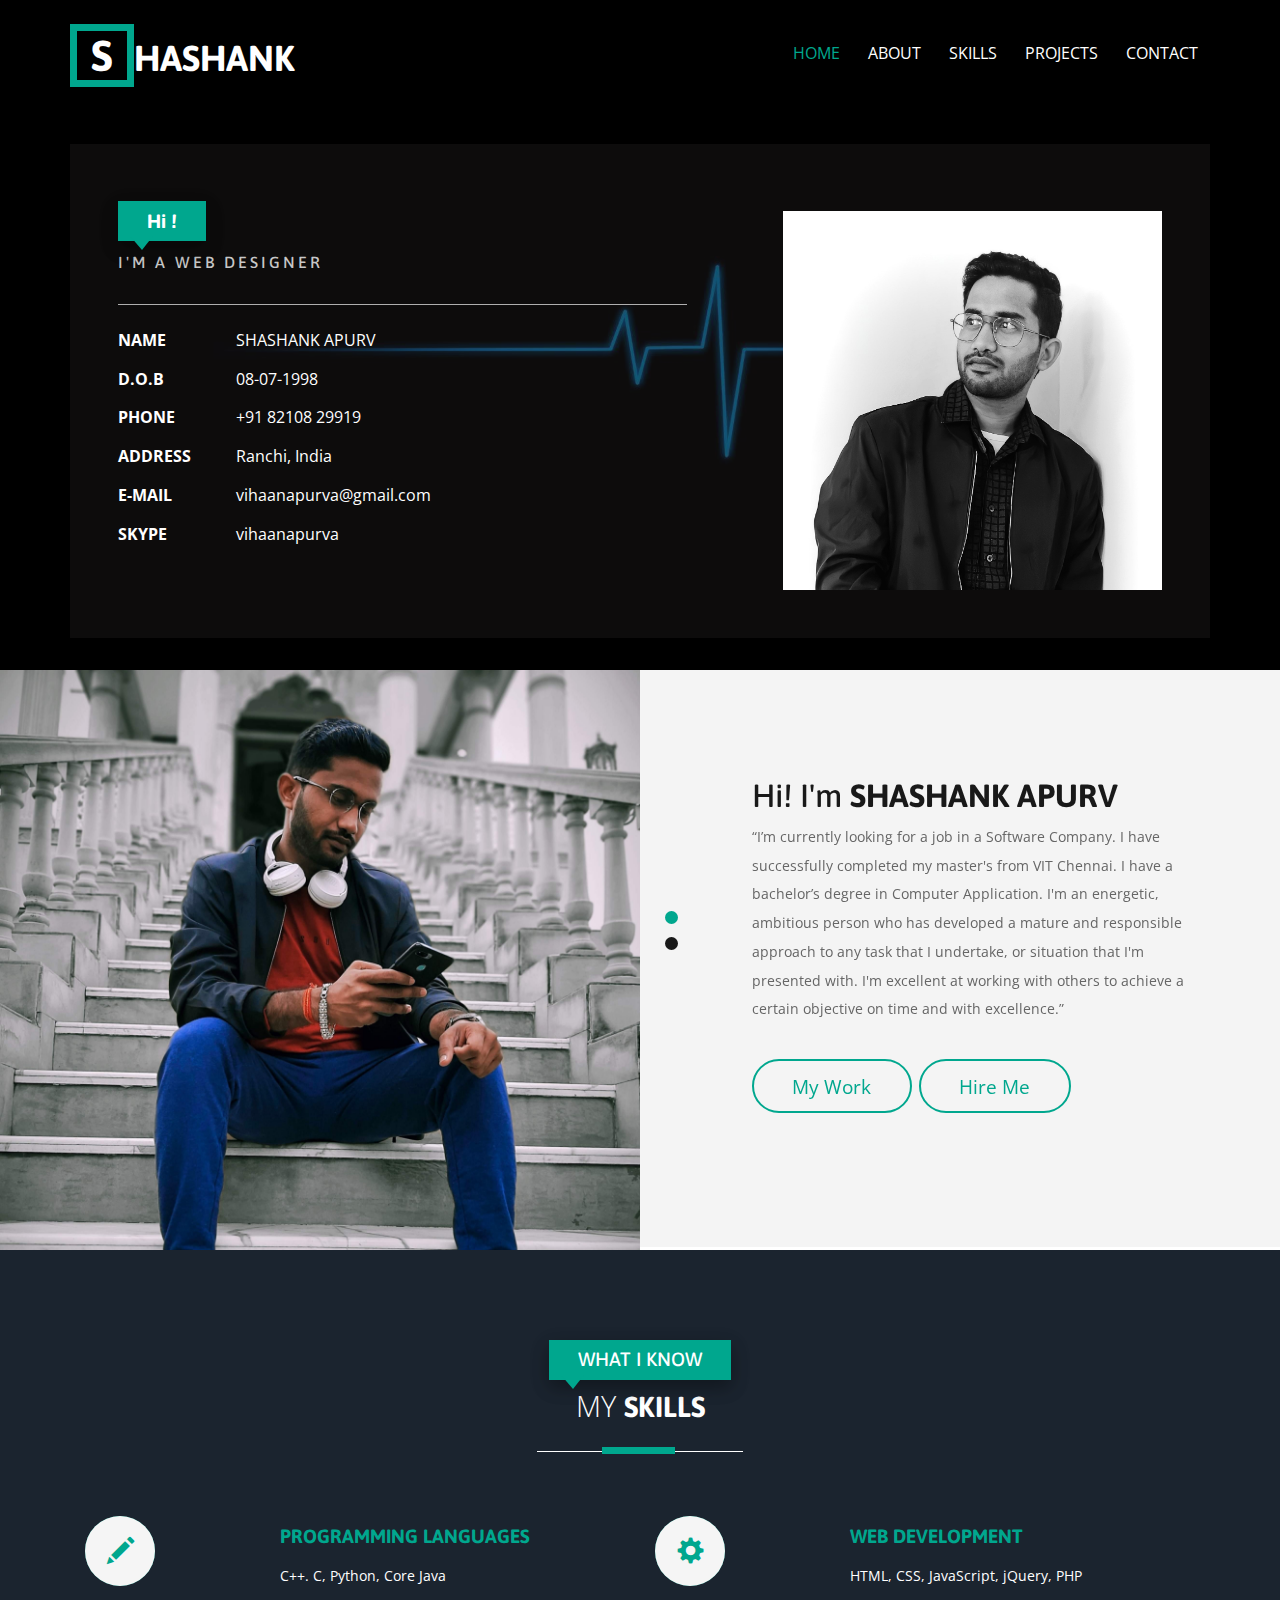
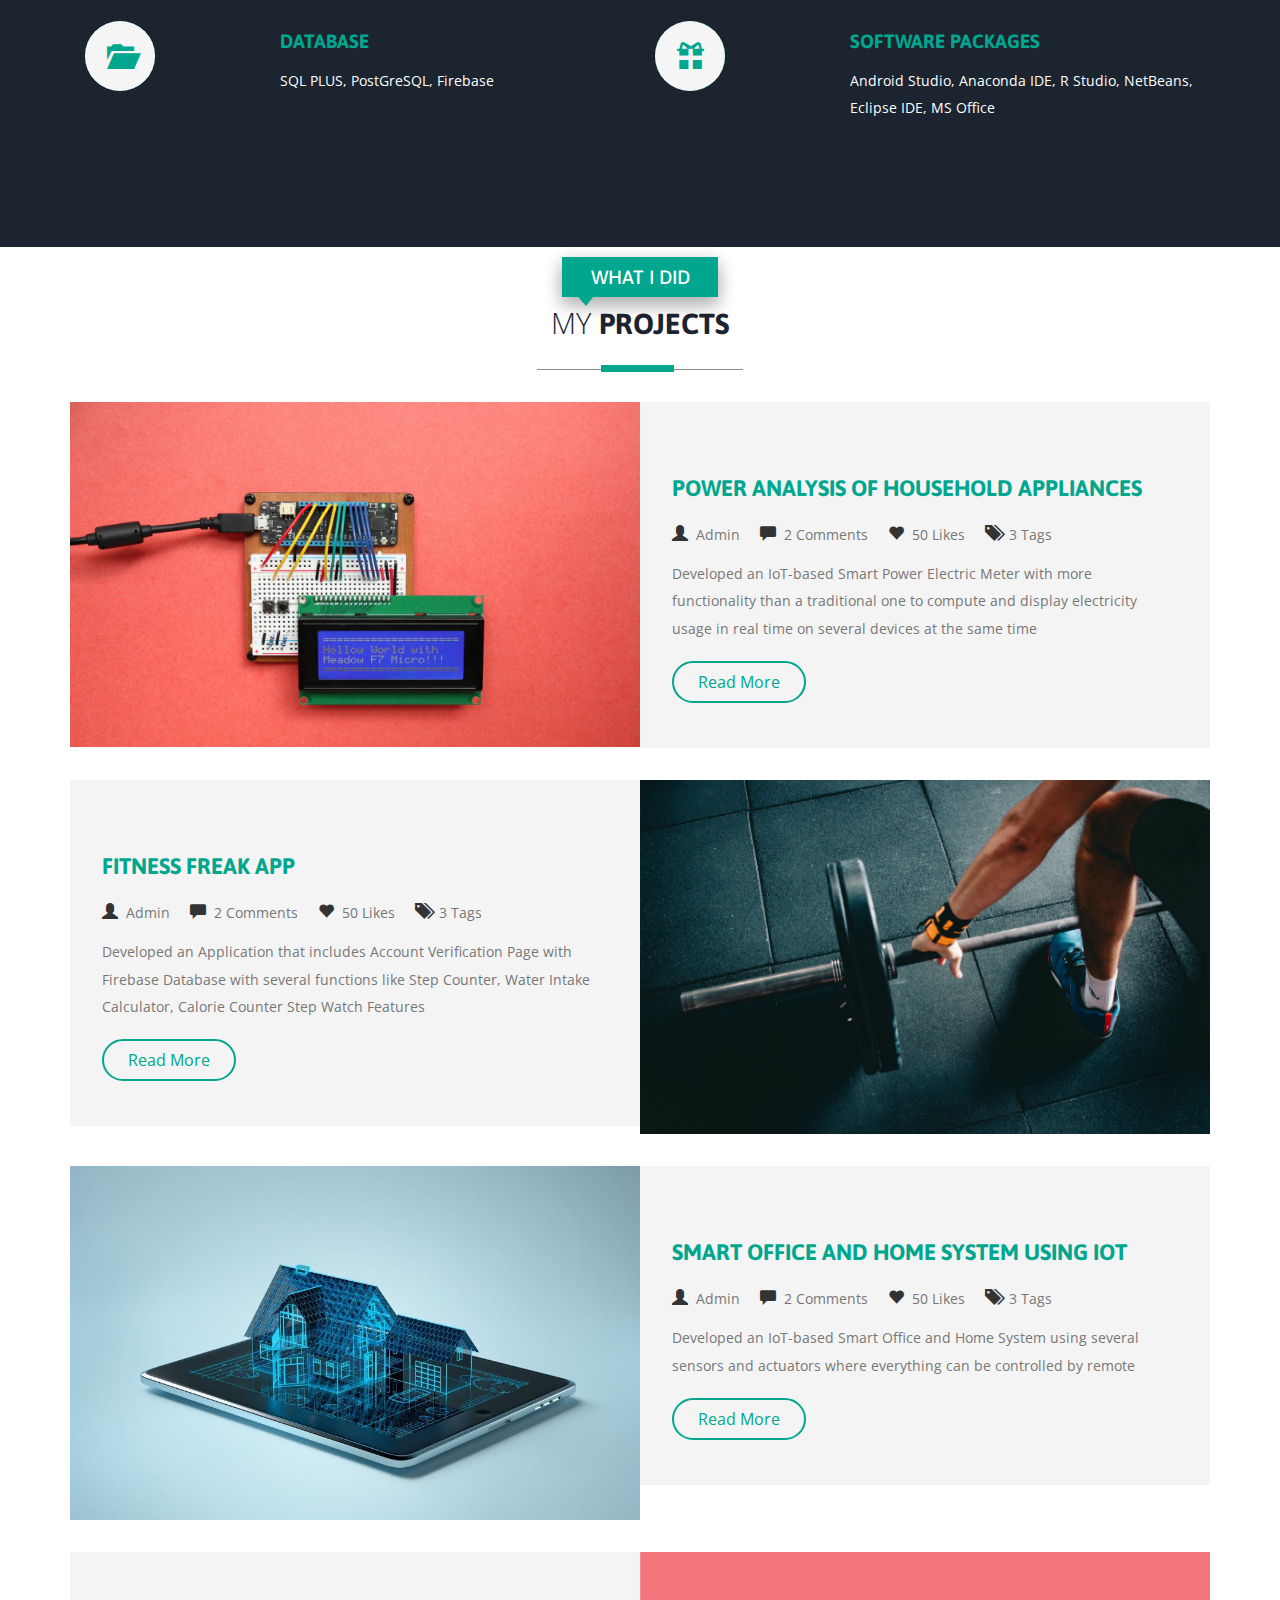
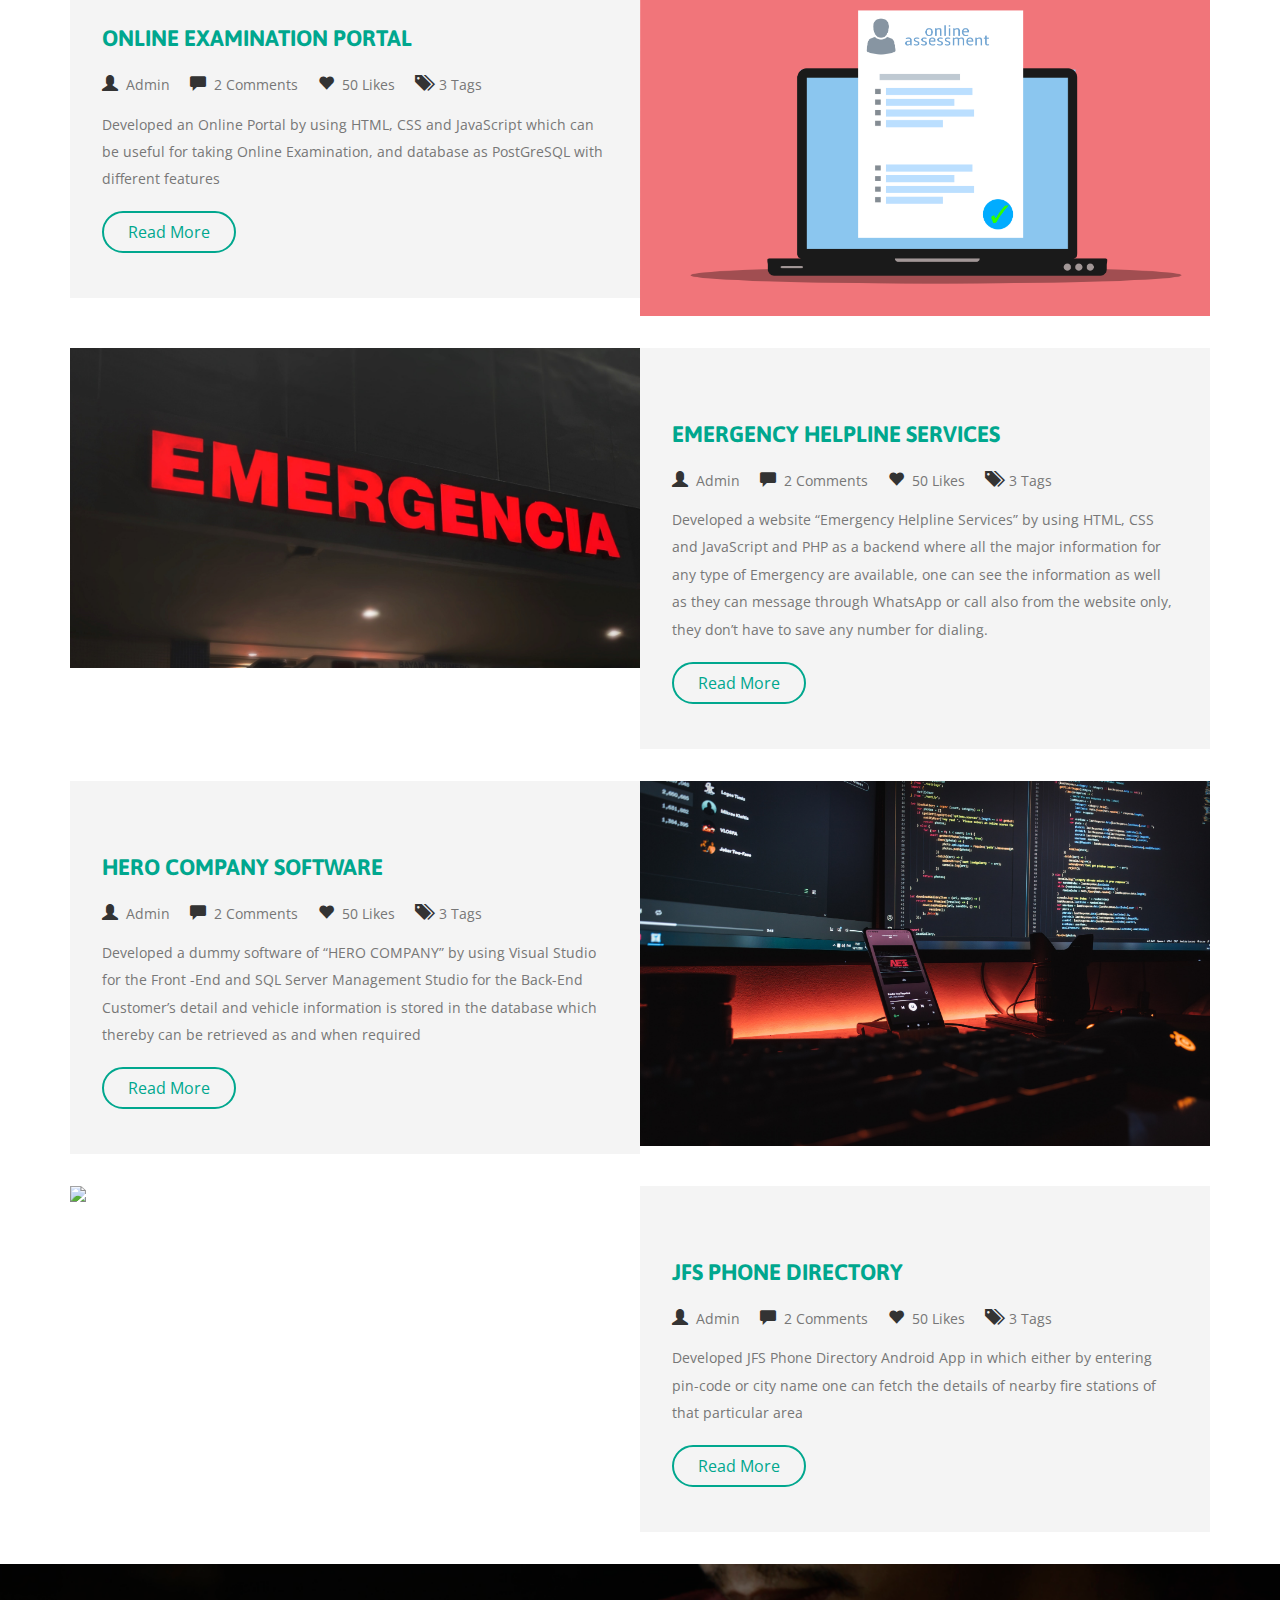
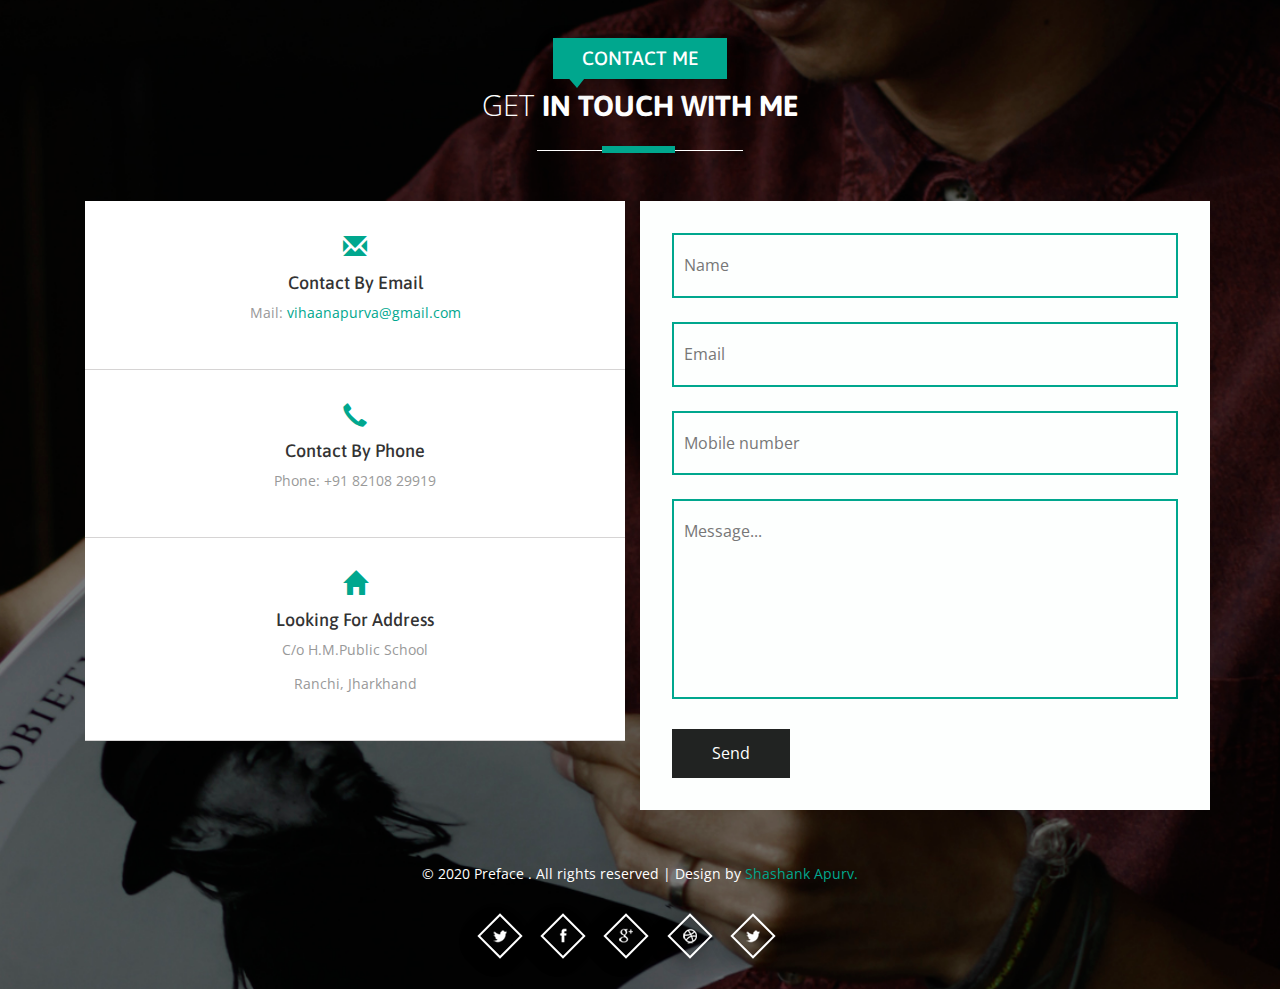
==== commit d77b34fb: "Update index.html" ====
--- a/index.html
+++ b/index.html
@@ -43,7 +43,7 @@
 					<div class="top-nav">
 					<div class="navigation">
 					<div class="logo">
-						<h1><a href="index.html"><span>S</span>SHASHANK</a></h1>
+						<h1><a href="index.html"><span>S</span>HASHANK</a></h1>
 					</div>
 					<div class="navigation-right">
 						<span class="menu"><img src="images/menu.png" alt=" " /></span>
